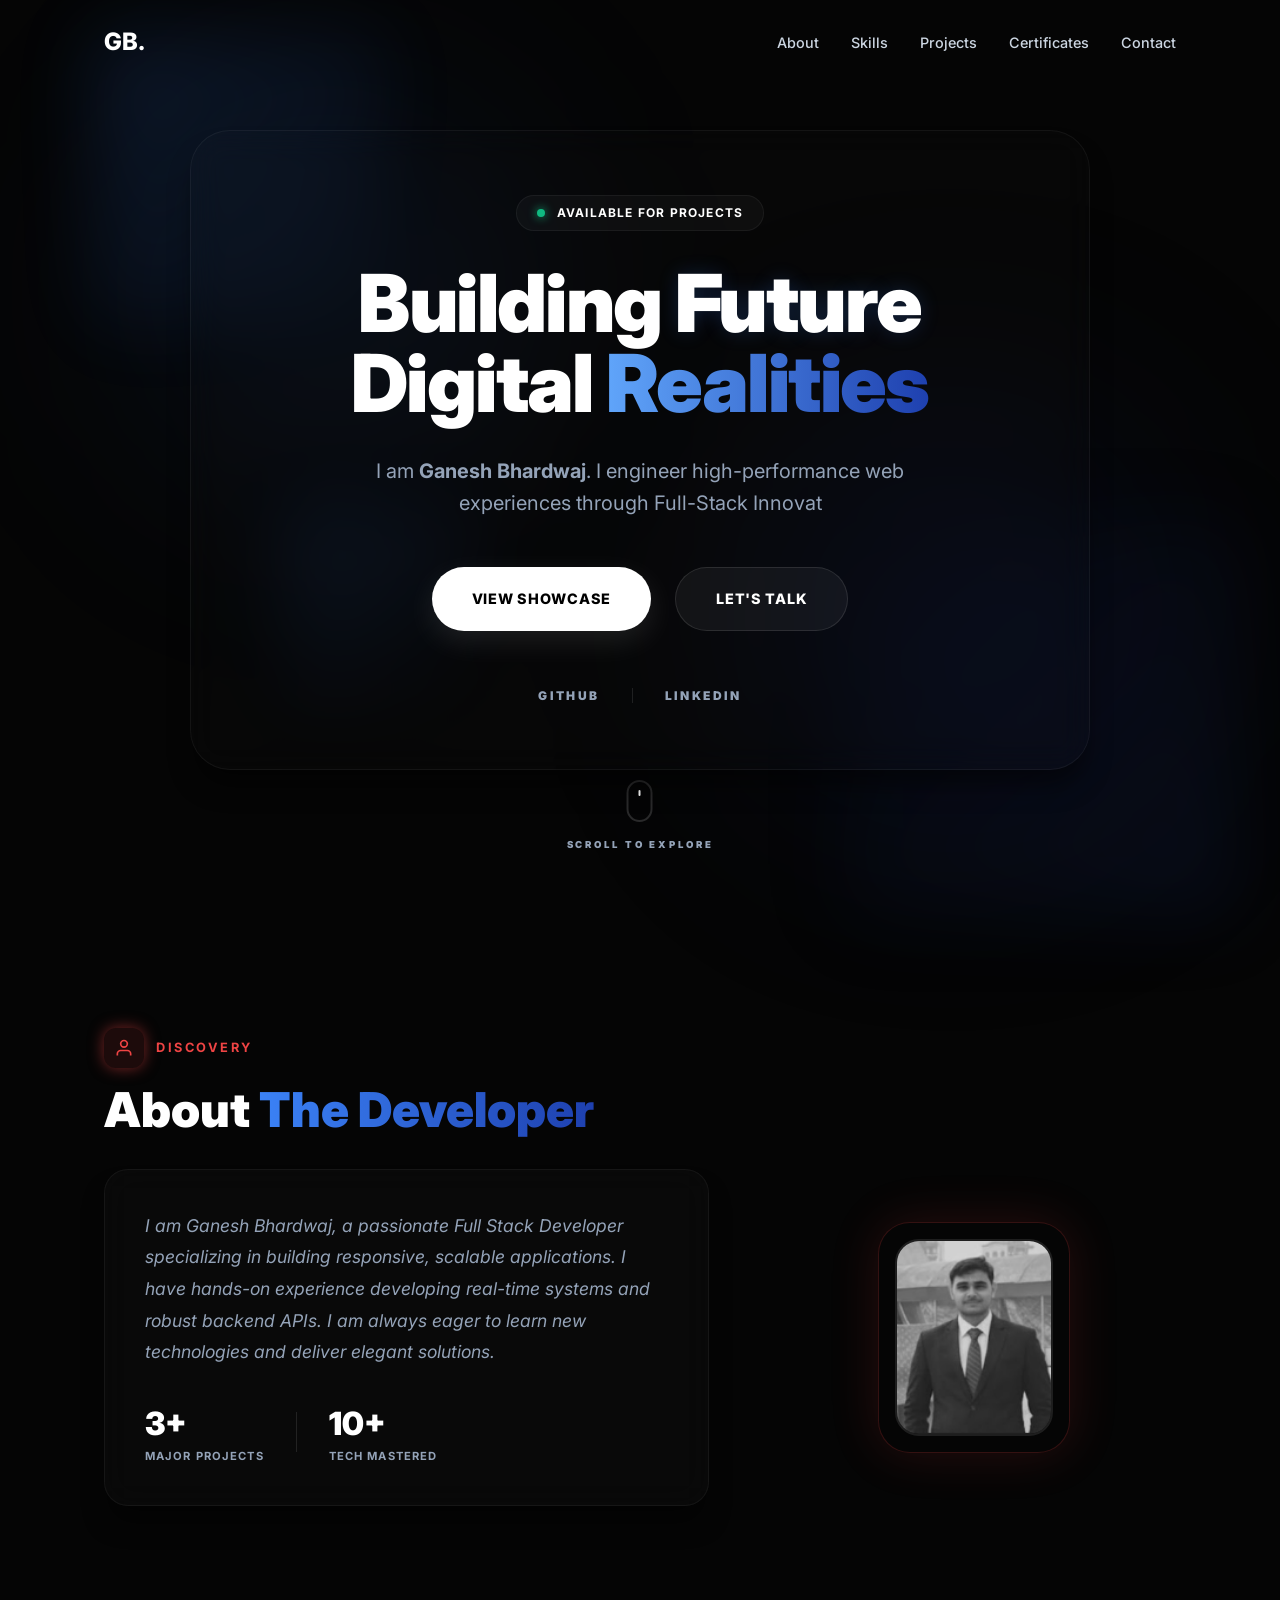
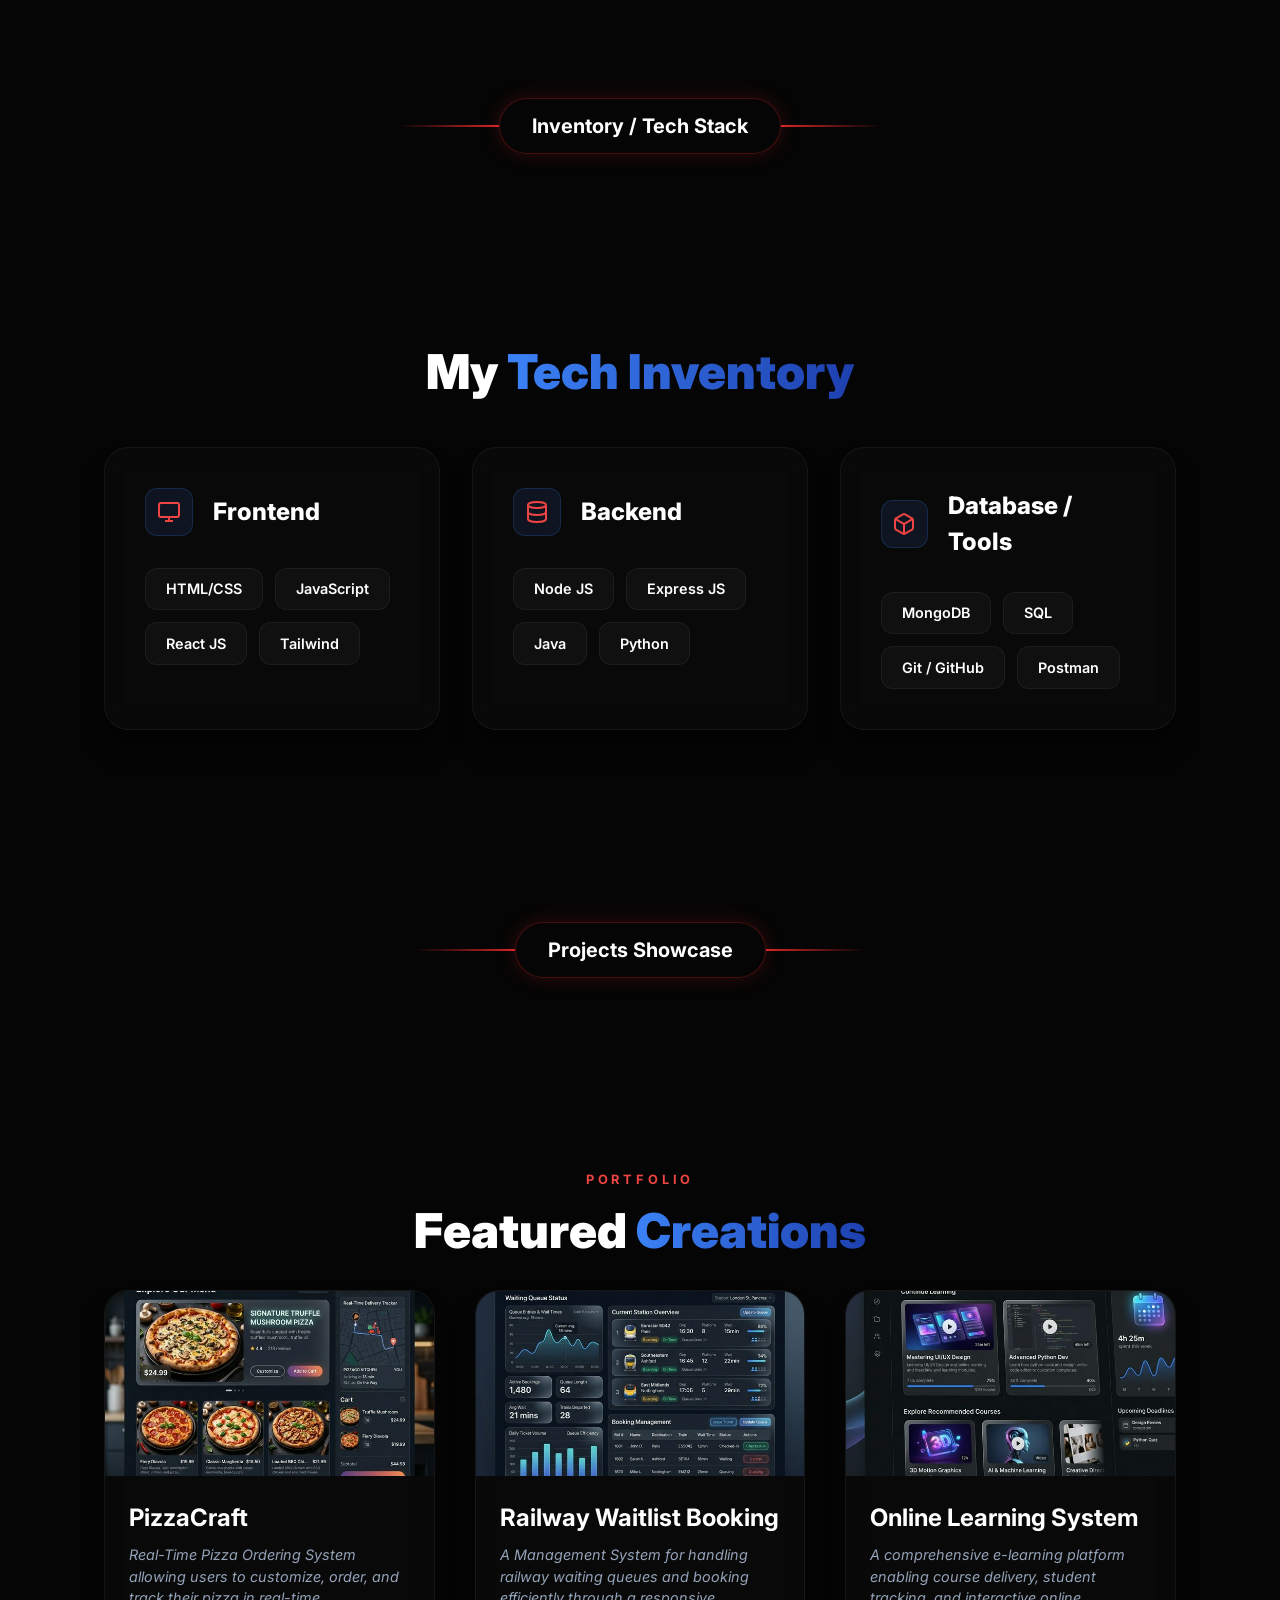
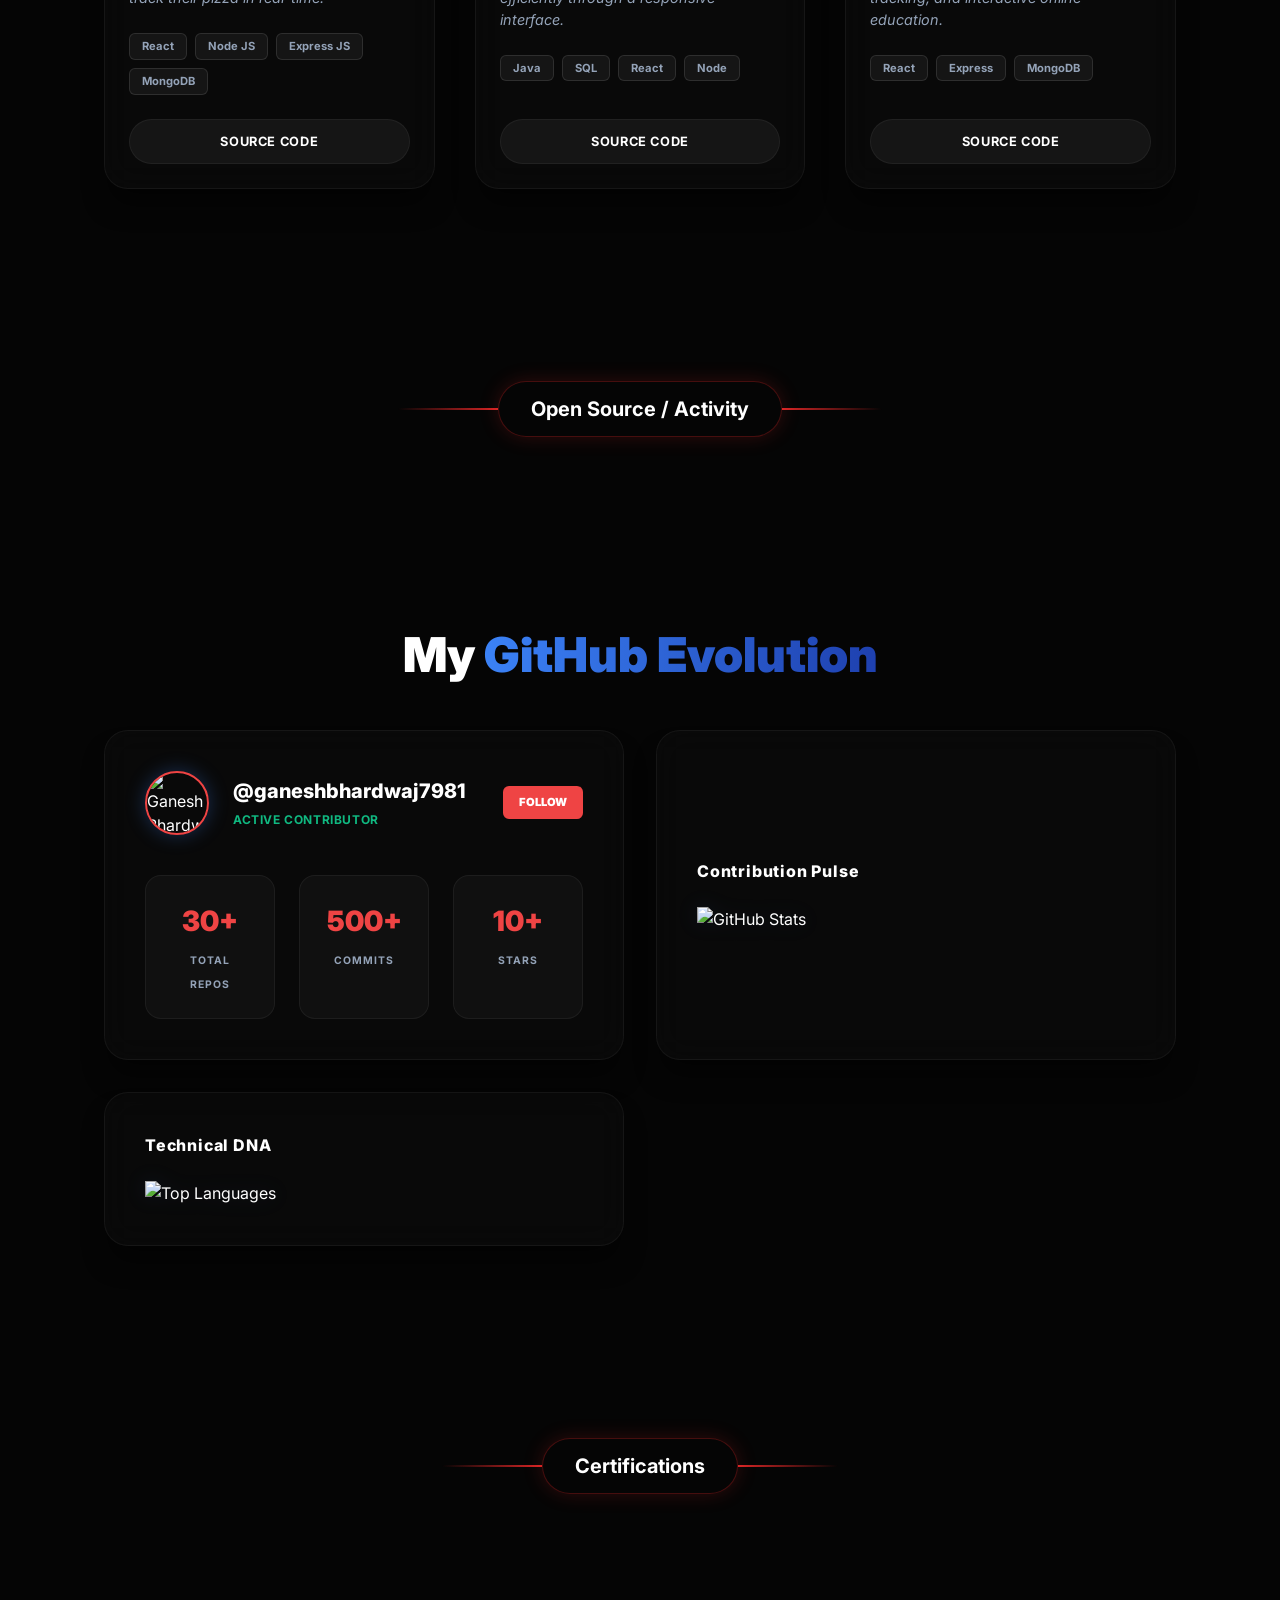
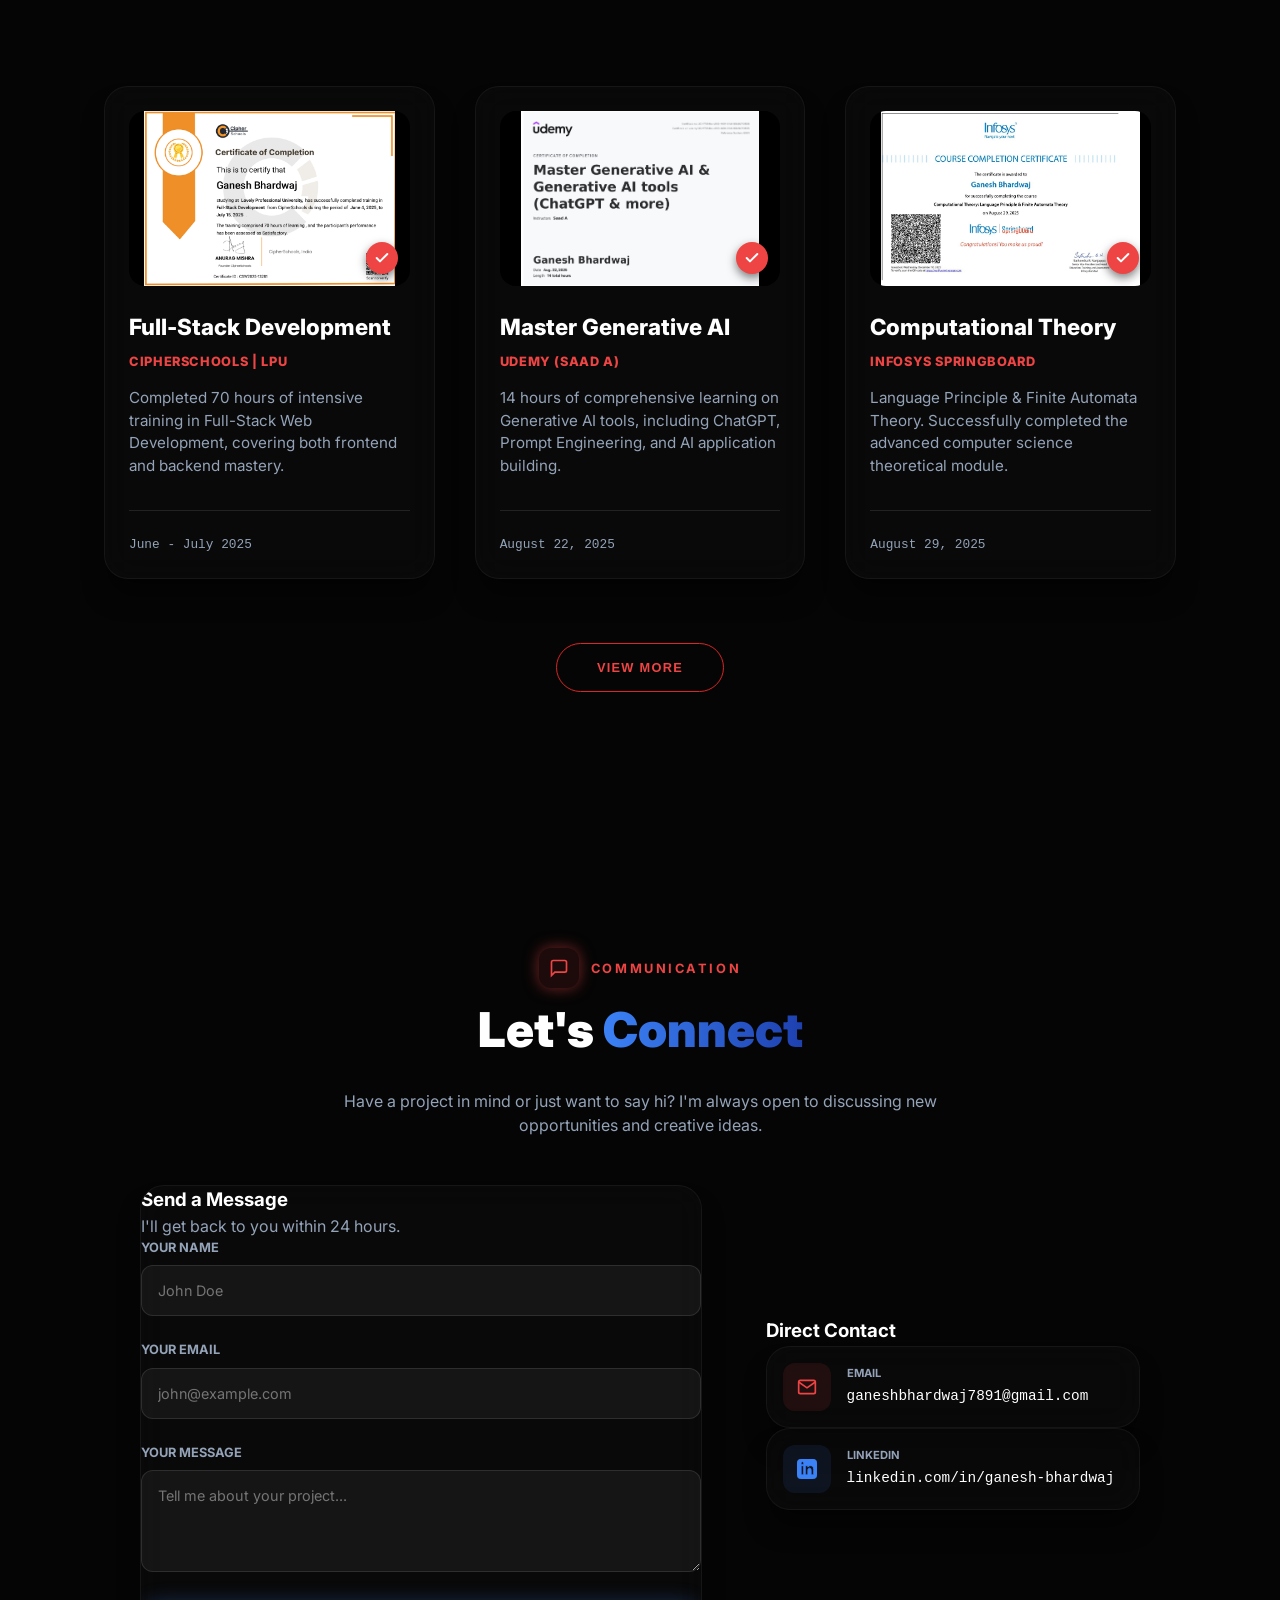
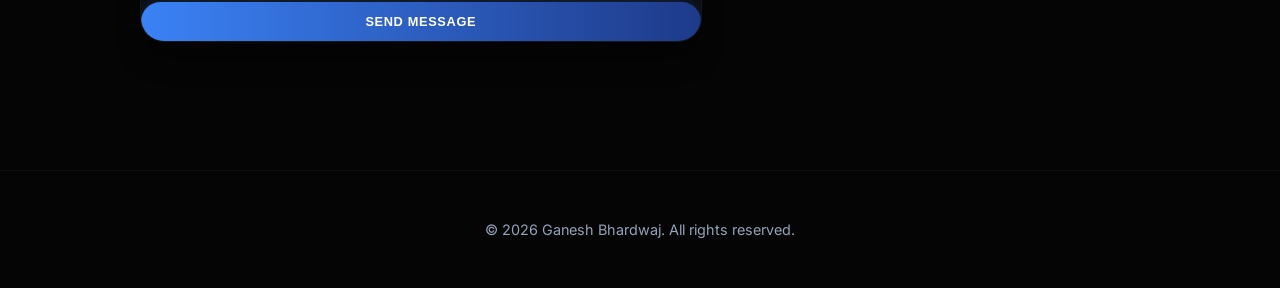
==== index.html @ d8004ba0 "Initial commit" ====
<!-- index.html -->
<!DOCTYPE html>
<html lang="en">
<head>
    <meta charset="UTF-8">
    <meta name="viewport" content="width=device-width, initial-scale=1.0">
    <title>Ganesh Bhardwaj | Developer Portfolio</title>
    <link rel="preconnect" href="https://fonts.googleapis.com">
    <link rel="preconnect" href="https://fonts.gstatic.com" crossorigin>
    <link href="https://fonts.googleapis.com/css2?family=Inter:wght@300;400;500;600;700;800;900&display=swap" rel="stylesheet">
    <link rel="stylesheet" href="style.css">
</head>
<body>
    <!-- Nav -->
    <nav class="navbar">
        <div class="nav-container">
            <a href="#" class="logo">GB.</a>
            <ul class="nav-links">
                <li><a href="#about">About</a></li>
                <li><a href="#skills">Skills</a></li>
                <li><a href="#projects">Projects</a></li>
                <li><a href="#certificates">Certificates</a></li>
                <li><a href="#contact">Contact</a></li>
            </ul>
        </div>
    </nav>

    <!-- Background Orbs -->
    <div class="bg-orb orb-top-left"></div>
    <div class="bg-orb orb-bottom-right"></div>

    <main class="container">
        <!-- Hero Section -->
        <section class="hero-v2" id="home">
            <div class="hero-content">
                <div class="hero-main-box glass-box">
                    <div class="hero-badge-v2">
                        <span class="pulse-dot"></span>
                        AVAILABLE FOR PROJECTS
                    </div>
                    <h1 class="hero-title-v2">
                        Building <span class="text-glow">Future</span><br>
                        Digital <span class="text-gradient-red">Realities</span>
                    </h1>
                    <p class="hero-subtitle-v2">
                        I am <strong>Ganesh Bhardwaj</strong>. I engineer high-performance web experiences through 
                        <span class="typing-text">Full-Stack Innovation.</span>
                    </p>
                    <div class="hero-cta-group">
                        <a href="#projects" class="btn btn-primary-v2">View Showcase</a>
                        <a href="#contact" class="btn btn-glass">Let's Talk</a>
                    </div>
                    <div class="hero-handles">
                        <a href="https://github.com/ganeshbhardwaj7981" target="_blank" class="handle-icon">GITHUB</a>
                        <div class="handle-divider"></div>
                        <a href="https://linkedin.com/in/ganesh-bhardwaj" target="_blank" class="handle-icon">LINKEDIN</a>
                    </div>
                </div>
                
                <!-- Floating Decorative Elements -->
                <div class="floating-shape shape-1"></div>
                <div class="floating-shape shape-2"></div>
                <div class="floating-shape shape-3"></div>
            </div>
            
            <div class="scroll-indicator">
                <div class="mouse">
                    <div class="wheel"></div>
                </div>
                <p>SCROLL TO EXPLORE</p>
            </div>
        </section>

        <!-- About Section -->
        <section class="about section-spacing" id="about">
            <div class="section-badge">
                <div class="badge-icon">
                    <svg width="20" height="20" viewBox="0 0 24 24" fill="none" stroke="currentColor" stroke-width="2"><path d="M20 21v-2a4 4 0 0 0-4-4H8a4 4 0 0 0-4 4v2"/><circle cx="12" cy="7" r="4"/></svg>
                </div>
                <span>DISCOVERY</span>
            </div>
            <h2 class="section-heading">About <span class="text-gradient">The Developer</span></h2>
            
            <div class="about-content">
                <div class="about-text-box glass-box">
                    <p class="about-desc">
                        I am Ganesh Bhardwaj, a passionate Full Stack Developer specializing in building responsive, scalable applications. I have hands-on experience developing real-time systems and robust backend APIs. I am always eager to learn new technologies and deliver elegant solutions.
                    </p>
                    <div class="stats-row">
                        <div class="stat"><span class="stat-num">3+</span><span class="stat-label">Major Projects</span></div>
                        <div class="stat-divider"></div>
                        <div class="stat"><span class="stat-num">10+</span><span class="stat-label">Tech Mastered</span></div>
                    </div>
                </div>
                <div class="about-image-wrapper">
                    <div class="about-image-outer">
                        <div class="about-image-inner">
                            <img src="assets/profile.png" alt="Ganesh Bhardwaj">
                        </div>
                    </div>
                </div>
            </div>
        </section>

        <!-- divider -->
        <div class="section-title-wrapper" id="skills">
            <div class="title-line"></div>
            <div class="title-pill">Inventory / Tech Stack</div>
            <div class="title-line"></div>
        </div>

        <!-- Skills section -->
        <section class="skills section-spacing">
            <h2 class="section-heading text-center">My <span class="text-gradient">Tech Inventory</span></h2>
            
            <div class="skills-container">
                <!-- Group 1: Frontend -->
                <div class="skill-category glass-box">
                    <div class="cat-header">
                        <div class="cat-icon"><svg width="24" height="24" viewBox="0 0 24 24" fill="none" stroke="currentColor" stroke-width="2"><rect x="2" y="3" width="20" height="14" rx="2"/><line x1="8" y1="21" x2="16" y2="21"/><line x1="12" y1="17" x2="12" y2="21"/></svg></div>
                        <h3>Frontend</h3>
                    </div>
                    <div class="skill-list">
                        <div class="skill-pill"><span>HTML/CSS</span></div>
                        <div class="skill-pill"><span>JavaScript</span></div>
                        <div class="skill-pill"><span>React JS</span></div>
                        <div class="skill-pill"><span>Tailwind</span></div>
                    </div>
                </div>

                <!-- Group 2: Backend -->
                <div class="skill-category glass-box">
                    <div class="cat-header">
                        <div class="cat-icon"><svg width="24" height="24" viewBox="0 0 24 24" fill="none" stroke="currentColor" stroke-width="2"><ellipse cx="12" cy="5" rx="9" ry="3"/><path d="M21 12c0 1.66-4 3-9 3s-9-1.34-9-3"/><path d="M3 5v14c0 1.66 4 3 9 3s9-1.34 9-3V5"/></svg></div>
                        <h3>Backend</h3>
                    </div>
                    <div class="skill-list">
                        <div class="skill-pill"><span>Node JS</span></div>
                        <div class="skill-pill"><span>Express JS</span></div>
                        <div class="skill-pill"><span>Java</span></div>
                        <div class="skill-pill"><span>Python</span></div>
                    </div>
                </div>

                <!-- Group 3: Database & Tools -->
                <div class="skill-category glass-box">
                    <div class="cat-header">
                        <div class="cat-icon"><svg width="24" height="24" viewBox="0 0 24 24" fill="none" stroke="currentColor" stroke-width="2"><path d="M21 16V8a2 2 0 0 0-1-1.73l-7-4a2 2 0 0 0-2 0l-7 4A2 2 0 0 0 3 8v8a2 2 0 0 0 1 1.73l7 4a2 2 0 0 0 2 0l7-4A2 2 0 0 0 21 16z"/><polyline points="3.27 6.96 12 12.01 20.73 6.96"/><line x1="12" y1="22.08" x2="12" y2="12"/></svg></div>
                        <h3>Database / Tools</h3>
                    </div>
                    <div class="skill-list">
                        <div class="skill-pill"><span>MongoDB</span></div>
                        <div class="skill-pill"><span>SQL</span></div>
                        <div class="skill-pill"><span>Git / GitHub</span></div>
                        <div class="skill-pill"><span>Postman</span></div>
                    </div>
                </div>
            </div>
        </section>

        <div class="section-title-wrapper" id="projects">
            <div class="title-line"></div>
            <div class="title-pill">Projects Showcase</div>
            <div class="title-line"></div>
        </div>

        <!-- Projects section -->
        <section class="projects section-spacing">
            <p class="section-subtext text-center">PORTFOLIO</p>
            <h2 class="section-heading text-center">Featured <span class="text-gradient">Creations</span></h2>
            
            <div class="projects-grid">
                <!-- Project 1 -->
                <div class="project-card glass-box">
                    <div class="p-img"><img src="assets/pizzacraft.png" alt="PizzaCraft"></div>
                    <div class="p-content">
                        <h3>PizzaCraft</h3>
                        <p class="p-desc">Real-Time Pizza Ordering System allowing users to customize, order, and track their pizza in real-time.</p>
                        <div class="p-tags">
                            <span>React</span><span>Node JS</span><span>Express JS</span><span>MongoDB</span>
                        </div>
                    </div>
                    <div class="p-actions">
                        <a href="https://github.com/ganeshbhardwaj7981/PizzaCraft-Real-Time-Pizza-Ordering-System" target="_blank" class="btn btn-outline btn-block">Source Code</a>
                    </div>
                </div>

                <!-- Project 2 -->
                <div class="project-card glass-box">
                    <div class="p-img"><img src="assets/railway.png" alt="Railway Queue System"></div>
                    <div class="p-content">
                        <h3>Railway Waitlist Booking</h3>
                        <p class="p-desc">A Management System for handling railway waiting queues and booking efficiently through a responsive interface.</p>
                        <div class="p-tags">
                            <span>Java</span><span>SQL</span><span>React</span><span>Node</span>
                        </div>
                    </div>
                    <div class="p-actions">
                        <a href="https://github.com/ganeshbhardwaj7981/Railway-Waiting-Queue-Booking-Management-System" target="_blank" class="btn btn-outline btn-block">Source Code</a>
                    </div>
                </div>

                <!-- Project 3 -->
                <div class="project-card glass-box">
                    <div class="p-img"><img src="assets/learning.png" alt="Online Learning System"></div>
                    <div class="p-content">
                        <h3>Online Learning System</h3>
                        <p class="p-desc">A comprehensive e-learning platform enabling course delivery, student tracking, and interactive online education.</p>
                        <div class="p-tags">
                            <span>React</span><span>Express</span><span>MongoDB</span>
                        </div>
                    </div>
                    <div class="p-actions">
                        <a href="https://github.com/ganeshbhardwaj7981/learning" target="_blank" class="btn btn-outline btn-block">Source Code</a>
                    </div>
                </div>
            </div>
        </section>

        <!-- GitHub Activity Section -->
        <div class="section-title-wrapper" id="github">
            <div class="title-line"></div>
            <div class="title-pill">Open Source / Activity</div>
            <div class="title-line"></div>
        </div>

        <section class="github-activity section-spacing pt-0">
            <h2 class="section-heading text-center">My <span class="text-gradient">GitHub Evolution</span></h2>
            
            <div class="github-grid">
                <!-- Github Stats Card -->
                <div class="github-card glass-box">
                    <div class="gh-header">
                        <div class="gh-avatar">
                            <img src="https://github.com/ganeshbhardwaj7981.png" alt="Ganesh Bhardwaj GitHub">
                        </div>
                        <div class="gh-username">
                            <h3>@ganeshbhardwaj7981</h3>
                            <span class="gh-status">Active Contributor</span>
                        </div>
                        <a href="https://github.com/ganeshbhardwaj7981" target="_blank" class="gh-link">FOLLOW</a>
                    </div>
                    <div class="gh-stats-row">
                        <div class="gh-stat-box">
                            <span class="gh-stat-num">30+</span>
                            <span class="gh-stat-label">Total Repos</span>
                        </div>
                        <div class="gh-stat-box">
                            <span class="gh-stat-num">500+</span>
                            <span class="gh-stat-label">Commits</span>
                        </div>
                        <div class="gh-stat-box">
                            <span class="gh-stat-num">10+</span>
                            <span class="gh-stat-label">Stars</span>
                        </div>
                    </div>
                </div>

                <!-- Live Stats -->
                <div class="github-card github-visual glass-box">
                    <div class="visual-header">
                        <h4>Contribution Pulse</h4>
                    </div>
                    <div class="github-stats-img">
                        <img src="https://github-readme-stats.vercel.app/api?username=ganeshbhardwaj7981&show_icons=true&theme=dark&bg_color=00000000&title_color=3b82f6&icon_color=3b82f6&text_color=94a3b8&border_color=3b82f633" alt="GitHub Stats">
                    </div>
                </div>

                <!-- Languages -->
                <div class="github-card github-visual glass-box">
                    <div class="visual-header">
                        <h4>Technical DNA</h4>
                    </div>
                    <div class="github-stats-img">
                        <img src="https://github-readme-stats.vercel.app/api/top-langs/?username=ganeshbhardwaj7981&layout=compact&theme=dark&bg_color=00000000&title_color=3b82f6&text_color=94a3b8&border_color=3b82f633" alt="Top Languages">
                    </div>
                </div>
            </div>
        </section>

        <!-- Certificates -->
        <div class="section-title-wrapper" id="certificates">
            <div class="title-line"></div>
            <div class="title-pill">Certifications</div>
            <div class="title-line"></div>
        </div>

        <section class="certificates section-spacing pt-0">
            <div class="projects-grid">
                <!-- Cert 1: CipherSchools -->
                <div class="cert-card glass-box">
                    <div class="cert-img-wrapper">
                        <img src="assets/cert1.png" alt="Full-Stack Development">
                        <div class="cert-badge">
                            <svg viewBox="0 0 24 24" width="16" height="16" stroke="currentColor" stroke-width="3" fill="none" stroke-linecap="round" stroke-linejoin="round"><polyline points="20 6 9 17 4 12"></polyline></svg>
                        </div>
                    </div>
                    <div class="cert-content">
                        <h3>Full-Stack Development</h3>
                        <p class="cert-provider">CIPHERSCHOOLS | LPU</p>
                        <p class="cert-desc">Completed 70 hours of intensive training in Full-Stack Web Development, covering both frontend and backend mastery.</p>
                        <div class="cert-footer">
                            <span class="cert-date">June - July 2025</span>
                        </div>
                    </div>
                </div>

                <!-- Cert 2: Udemy -->
                <div class="cert-card glass-box">
                    <div class="cert-img-wrapper">
                        <img src="assets/cert2.png" alt="Master Generative AI">
                        <div class="cert-badge">
                            <svg viewBox="0 0 24 24" width="16" height="16" stroke="currentColor" stroke-width="3" fill="none" stroke-linecap="round" stroke-linejoin="round"><polyline points="20 6 9 17 4 12"></polyline></svg>
                        </div>
                    </div>
                    <div class="cert-content">
                        <h3>Master Generative AI</h3>
                        <p class="cert-provider">UDEMY (SAAD A)</p>
                        <p class="cert-desc">14 hours of comprehensive learning on Generative AI tools, including ChatGPT, Prompt Engineering, and AI application building.</p>
                        <div class="cert-footer">
                            <span class="cert-date">August 22, 2025</span>
                        </div>
                    </div>
                </div>

                <!-- Cert 3: Infosys Springboard -->
                <div class="cert-card glass-box">
                    <div class="cert-img-wrapper">
                        <img src="assets/cert3.png" alt="Computational Theory">
                        <div class="cert-badge">
                            <svg viewBox="0 0 24 24" width="16" height="16" stroke="currentColor" stroke-width="3" fill="none" stroke-linecap="round" stroke-linejoin="round"><polyline points="20 6 9 17 4 12"></polyline></svg>
                        </div>
                    </div>
                    <div class="cert-content">
                        <h3>Computational Theory</h3>
                        <p class="cert-provider">INFOSYS SPRINGBOARD</p>
                        <p class="cert-desc">Language Principle &amp; Finite Automata Theory. Successfully completed the advanced computer science theoretical module.</p>
                        <div class="cert-footer">
                            <span class="cert-date">August 29, 2025</span>
                        </div>
                    </div>
                </div>
            </div>
            
            <div class="text-center" style="margin-top: 4rem;">
                <button class="btn btn-outline" style="border-radius: 9999px; border-color: #dc2626; color: #ef4444; padding: 1rem 2.5rem; letter-spacing: 0.1em; background: rgba(5,5,5,0.8); transition: all 0.3s; cursor: pointer;">VIEW MORE</button>
            </div>
        </section>

        <!-- Contact -->
        <section class="contact section-spacing" id="contact">
            <div class="section-badge mx-auto">
                <div class="badge-icon">
                    <svg width="20" height="20" viewBox="0 0 24 24" fill="none" stroke="currentColor" stroke-width="2"><path d="M21 15a2 2 0 0 1-2 2H7l-4 4V5a2 2 0 0 1 2-2h14a2 2 0 0 1 2 2z"/></svg>
                </div>
                <span>COMMUNICATION</span>
            </div>
            <h2 class="section-heading text-center">Let's <span class="text-gradient">Connect</span></h2>
            <p class="text-center text-muted max-w" style="margin: 0 auto 3rem auto; max-width: 600px;">Have a project in mind or just want to say hi? I'm always open to discussing new opportunities and creative ideas.</p>

            <div class="contact-grid">
                <div class="glass-box p-8">
                    <h3 class="text-2xl font-bold mb-2">Send a Message</h3>
                    <p class="text-muted text-sm mb-6">I'll get back to you within 24 hours.</p>
                    <form>
                        <div class="form-group">
                            <label>Your Name</label>
                            <input type="text" placeholder="John Doe">
                        </div>
                        <div class="form-group">
                            <label>Your Email</label>
                            <input type="email" placeholder="john@example.com">
                        </div>
                        <div class="form-group">
                            <label>Your Message</label>
                            <textarea rows="4" placeholder="Tell me about your project..."></textarea>
                        </div>
                        <button class="btn btn-primary" type="button" style="width: 100%; border: none;">Send Message</button>
                    </form>
                </div>
                <div class="contact-info">
                    <h3 class="text-xl font-bold mb-6">Direct Contact</h3>
                    <a href="mailto:ganeshbhardwaj7891@gmail.com" class="info-card glass-box">
                        <div class="info-icon bg-red-dim"><svg width="20" height="20" stroke="currentColor" fill="none" viewBox="0 0 24 24"><path stroke-width="2" d="M4 4h16c1.1 0 2 .9 2 2v12c0 1.1-.9 2-2 2H4c-1.1 0-2-.9-2-2V6c0-1.1.9-2 2-2z"></path><polyline stroke-width="2" points="22,6 12,13 2,6"></polyline></svg></div>
                        <div class="info-text">
                            <span class="info-label">Email</span>
                            <span class="info-val">ganeshbhardwaj7891@gmail.com</span>
                        </div>
                    </a>
                    <a href="https://linkedin.com/in/ganesh-bhardwaj" target="_blank" class="info-card glass-box mt-4">
                        <div class="info-icon bg-blue-dim"><svg width="20" height="20" stroke="currentColor" fill="currentColor" viewBox="0 0 24 24"><path d="M19 0h-14c-2.761 0-5 2.239-5 5v14c0 2.761 2.239 5 5 5h14c2.762 0 5-2.239 5-5v-14c0-2.761-2.238-5-5-5zm-11 19h-3v-11h3v11zm-1.5-12.268c-.966 0-1.75-.79-1.75-1.764s.784-1.764 1.75-1.764 1.75.79 1.75 1.764-.783 1.764-1.75 1.764zm13.5 12.268h-3v-5.604c0-3.368-4-3.113-4 0v5.604h-3v-11h3v1.765c1.396-2.586 7-2.777 7 2.476v6.759z"/></svg></div>
                        <div class="info-text">
                            <span class="info-label">LinkedIn</span>
                            <span class="info-val">linkedin.com/in/ganesh-bhardwaj</span>
                        </div>
                    </a>
                </div>
            </div>
        </section>
    </main>

    <footer>
        <p>&copy; 2026 Ganesh Bhardwaj. All rights reserved.</p>
    </footer>

    <script src="script.js"></script>
</body>
</html>
---- style.css ----
/* style.css */
:root {
    --bg-color: #050505;
    --text-color: #ffffff;
    --text-muted: #94a3b8;
    --primary: #ef4444; /* Red 500 */
    --primary-dark: #991b1b; /* Red 800 */
    --primary-dim: rgba(239, 68, 68, 0.1);
    --surface: rgba(255, 255, 255, 0.02);
    --surface-border: rgba(255, 255, 255, 0.05);
    --font-sans: 'Inter', sans-serif;
}

* {
    margin: 0; padding: 0; box-sizing: border-box;
}

html { scroll-behavior: smooth; }

body {
    background-color: var(--bg-color); color: var(--text-color);
    font-family: var(--font-sans); line-height: 1.5; overflow-x: hidden;
}

.container {
    max-width: 1200px; margin: 0 auto; padding: 0 5%;
}

.text-red { color: var(--primary); }
.text-muted { color: var(--text-muted); }

/* Background Orbs */
.bg-orb {
    position: fixed; width: 400px; height: 400px;
    background: rgba(59, 130, 246, 0.08); filter: blur(120px);
    border-radius: 50%; z-index: -1; pointer-events: none;
    animation: pulse 4s infinite alternate;
}
.orb-top-left { top: 10%; left: 10%; }
.orb-bottom-right { bottom: 10%; right: 10%; background: rgba(30, 58, 138, 0.15); animation-delay: 2s; }

@keyframes pulse {
    0% { transform: scale(1); opacity: 0.8; }
    100% { transform: scale(1.1); opacity: 1; }
}

/* Nav */
.navbar {
    position: fixed; top: 0; width: 100%; padding: 1.5rem 0; z-index: 1000;
    background: transparent; transition: background 0.3s;
}
.navbar.scrolled {
    background: rgba(5,5,5,0.8); backdrop-filter: blur(10px);
    border-bottom: 1px solid var(--surface-border);
}
.nav-container {
    max-width: 1200px; margin: 0 auto; padding: 0 5%;
    display: flex; justify-content: space-between; align-items: center;
}
.logo { font-size: 1.5rem; font-weight: 800; color: #fff; text-decoration: none; }
.nav-links { display: flex; gap: 2rem; list-style: none; }
.nav-links a { color: #cbd5e1; text-decoration: none; font-size: 0.9rem; font-weight: 500; transition: color 0.3s; position: relative; }
.nav-links a:hover { color: #fff; }

/* Buttons */
.btn {
    display: inline-flex; align-items: center; justify-content: center;
    padding: 0.75rem 1.5rem; border-radius: 9999px;
    font-weight: 700; text-transform: uppercase; letter-spacing: 0.05em;
    font-size: 0.8rem; text-decoration: none; transition: all 0.3s;
    cursor: pointer;
}
.btn-primary {
    background: linear-gradient(to right, #3b82f6, #1e3a8a);
    color: white; box-shadow: 0 0 20px rgba(59, 130, 246, 0.3);
}
.btn-primary:hover { transform: scale(1.05); }
.btn-outline {
    background: rgba(255,255,255,0.05); border: 1px solid var(--surface-border);
    color: white;
}
.btn-outline:hover { background: rgba(255,255,255,0.1); border-color: var(--primary); }
.btn-block { width: 100%; }

/* Glass Box */
.glass-box {
    background: var(--surface); backdrop-filter: blur(16px);
    border: 1px solid var(--surface-border); border-radius: 24px;
    box-shadow: 0 20px 25px -5px rgba(0, 0, 0, 0.5); 
    transition: all 0.5s cubic-bezier(0.4, 0, 0.2, 1);
    position: relative;
    overflow: hidden;
}

.glass-box:hover { 
    border-color: rgba(59, 130, 246, 0.5); 
    box-shadow: 0 0 30px rgba(59, 130, 246, 0.15);
    background: rgba(59, 130, 246, 0.03);
}

.glass-box::before {
    content: '';
    position: absolute;
    top: 0; left: -100%;
    width: 100%; height: 100%;
    background: linear-gradient(90deg, transparent, rgba(255,255,255,0.05), transparent);
    transition: 0.5s;
}

.glass-box:hover::before {
    left: 100%;
}

/* Typography */
.text-gradient {
    background: linear-gradient(to right, #3b82f6, #1e40af);
    -webkit-background-clip: text;
    background-clip: text;
    -webkit-text-fill-color: transparent;
}
.text-gradient-dark {
    background: linear-gradient(to right, #1e40af, #1e3a8a);
    -webkit-background-clip: text;
    background-clip: text;
    -webkit-text-fill-color: transparent;
}

/* Sections */
.section-spacing { padding: 8rem 0; }
.section-heading { font-size: 3rem; font-weight: 900; line-height: 1.1; margin-bottom: 2rem; }

/* Hero V2 */
.hero-v2 {
    min-height: 100vh;
    display: flex;
    align-items: center;
    justify-content: center;
    position: relative;
    padding: 0 5%;
}

.hero-content {
    position: relative;
    z-index: 10;
    width: 100%;
    max-width: 900px;
}

.hero-main-box {
    padding: 4rem;
    text-align: center;
    position: relative;
    overflow: hidden;
    border-radius: 40px;
    background: rgba(255, 255, 255, 0.01);
}

.hero-badge-v2 {
    display: inline-flex;
    align-items: center;
    gap: 0.75rem;
    background: rgba(255, 255, 255, 0.03);
    border: 1px solid var(--surface-border);
    padding: 0.5rem 1.25rem;
    border-radius: 9999px;
    font-size: 0.75rem;
    font-weight: 700;
    letter-spacing: 0.1em;
    margin-bottom: 2rem;
}

.pulse-dot {
    width: 8px;
    height: 8px;
    background: #10b981; /* Green */
    border-radius: 50%;
    box-shadow: 0 0 10px #10b981;
    animation: dot-pulse 2s infinite ease-out;
}

@keyframes dot-pulse {
    0% { transform: scale(1); opacity: 1; }
    100% { transform: scale(2.5); opacity: 0; }
}

.hero-title-v2 {
    font-size: 5rem;
    font-weight: 950;
    line-height: 1;
    letter-spacing: -0.02em;
    margin-bottom: 2rem;
}

.text-glow {
    text-shadow: 0 0 20px rgba(59, 130, 246, 0.2);
}

.text-gradient-red {
    background: linear-gradient(to right, #60a5fa, #1e40af);
    -webkit-background-clip: text;
    background-clip: text;
    -webkit-text-fill-color: transparent;
}

.hero-subtitle-v2 {
    font-size: 1.25rem;
    color: var(--text-muted);
    max-width: 600px;
    margin: 0 auto 3rem auto;
    line-height: 1.6;
}

.hero-cta-group {
    display: flex;
    justify-content: center;
    gap: 1.5rem;
    margin-bottom: 3.5rem;
}

.btn-primary-v2 {
    background: #fff;
    color: #000;
    padding: 1.25rem 2.5rem;
    border-radius: 9999px;
    font-weight: 800;
    text-transform: uppercase;
    font-size: 0.9rem;
    letter-spacing: 0.05em;
    text-decoration: none;
    transition: 0.3s;
    box-shadow: 0 10px 30px rgba(255, 255, 255, 0.1);
}

.btn-primary-v2:hover {
    background: #ef4444;
    color: #fff;
    transform: scale(1.05);
}

.btn-glass {
    background: rgba(255, 255, 255, 0.05);
    border: 1px solid rgba(255, 255, 255, 0.1);
    color: #fff;
    padding: 1.25rem 2.5rem;
    border-radius: 9999px;
    font-weight: 800;
    text-transform: uppercase;
    font-size: 0.9rem;
    text-decoration: none;
    transition: 0.3s;
}

.btn-glass:hover {
    background: rgba(255, 255, 255, 0.12);
    border-color: #fff;
}

.hero-handles {
    display: flex;
    align-items: center;
    justify-content: center;
    gap: 2rem;
}

.handle-icon {
    font-size: 0.75rem;
    font-weight: 900;
    color: var(--text-muted);
    text-decoration: none;
    transition: 0.3s;
    letter-spacing: 0.2em;
}

.handle-icon:hover {
    color: #fff;
}

.handle-divider {
    width: 1px;
    height: 15px;
    background: rgba(255, 255, 255, 0.1);
}

/* Floating Shapes */
.floating-shape {
    position: absolute;
    background: linear-gradient(135deg, #3b82f6 0%, transparent 100%);
    filter: blur(40px);
    opacity: 0.15;
    z-index: -1;
    animation: move 20s infinite alternate linear;
}

.shape-1 { width: 300px; height: 300px; top: -100px; left: -100px; }
.shape-2 { width: 400px; height: 400px; bottom: -150px; right: -150px; background: linear-gradient(135deg, #000 0%, #1e3a8a 100%); animation-delay: -5s; }
.shape-3 { width: 200px; height: 200px; bottom: 10%; left: 10%; opacity: 0.1; }

@keyframes move {
    0% { transform: translate(0, 0) rotate(0); }
    100% { transform: translate(100px, 50px) rotate(360deg); }
}

/* Scroll Indicator */
.scroll-indicator {
    position: absolute;
    bottom: 3rem;
    left: 50%;
    transform: translateX(-50%);
    display: flex;
    flex-direction: column;
    align-items: center;
    gap: 1rem;
    color: var(--text-muted);
    font-size: 0.6rem;
    font-weight: 900;
    letter-spacing: 0.3em;
}

.mouse {
    width: 26px;
    height: 42px;
    border: 2px solid rgba(255, 255, 255, 0.15);
    border-radius: 13px;
    position: relative;
}

.wheel {
    width: 2px;
    height: 6px;
    background: #fff;
    border-radius: 1px;
    position: absolute;
    top: 8px;
    left: 10px;
    animation: mouse-scroll 1.6s infinite;
}

@keyframes mouse-scroll {
    0% { transform: translateY(0); opacity: 1; }
    100% { transform: translateY(15px); opacity: 0; }
}

/* About */
.section-badge { display: flex; align-items: center; gap: 0.75rem; color: var(--primary); margin-bottom: 1rem; }
.badge-icon {
    width: 40px; height: 40px; background: var(--primary-dim); border-radius: 12px;
    display: flex; align-items: center; justify-content: center; box-shadow: 0 0 15px rgba(239,68,68,0.5);
}
.section-badge span { font-size: 0.8rem; font-weight: 700; letter-spacing: 0.2em; text-transform: uppercase; }

.about-content { display: grid; grid-template-columns: 1.5fr 1fr; gap: 4rem; align-items: center; }
.about-text-box { padding: 2.5rem; }
.about-desc { font-size: 1.1rem; color: var(--text-muted); font-style: italic; line-height: 1.8; margin-bottom: 2rem; }
.stats-row { display: flex; align-items: center; gap: 2rem; }
.stat { display: flex; flex-direction: column; }
.stat-num { font-size: 2rem; font-weight: 900; }
.stat-label { font-size: 0.7rem; color: var(--text-muted); text-transform: uppercase; letter-spacing: 0.1em; font-weight: 700; }
.stat-divider { width: 1px; height: 40px; background: rgba(255,255,255,0.1); }

.about-image-wrapper { perspective: 1000px; display: flex; justify-content: center; }
.about-image-outer {
    border: 1px solid rgba(239,68,68,0.2); border-radius: 2rem; padding: 1rem;
    box-shadow: 0 0 50px rgba(239,68,68,0.15); background: #050505;
}
.about-image-inner {
    width: 100%; aspect-ratio: 4/5; max-width: 320px; border-radius: 1.5rem;
    border: 2px solid rgba(255,255,255,0.1); overflow: hidden;
}
.about-image-inner img { width: 100%; height: 100%; object-fit: cover; filter: grayscale(100%); transition: 0.5s; }
.about-image-inner:hover img { filter: grayscale(0%); transform: scale(1.05); }

/* Dividers */
.section-title-wrapper { display: flex; justify-content: center; align-items: center; margin: 4rem 0; }
.title-line { width: 100px; height: 2px; background: linear-gradient(to right, transparent, #dc2626); }
.title-line:last-child { background: linear-gradient(to left, transparent, #dc2626); }
.title-pill {
    background: #050505; border: 1px solid rgba(220,38,38,0.3); padding: 0.75rem 2rem;
    border-radius: 9999px; font-weight: 700; box-shadow: 0 0 20px rgba(220,38,38,0.2); font-size: 1.25rem;
}

/* Skills */
.skills-container {
    display: grid;
    grid-template-columns: repeat(auto-fit, minmax(300px, 1fr));
    gap: 2rem;
    margin-top: 3rem;
}

.skill-category {
    padding: 2.5rem;
    transition: all 0.4s cubic-bezier(0.175, 0.885, 0.32, 1.275);
}

.skill-category:hover {
    transform: translateY(-10px);
}

.cat-header {
    display: flex;
    align-items: center;
    gap: 1.25rem;
    margin-bottom: 2rem;
}

.cat-icon {
    width: 48px;
    height: 48px;
    background: rgba(59, 130, 246, 0.1);
    border: 1px solid rgba(59, 130, 246, 0.2);
    border-radius: 12px;
    display: flex;
    align-items: center;
    justify-content: center;
    color: var(--primary);
}

.cat-header h3 {
    font-size: 1.5rem;
    font-weight: 800;
}

.skill-list {
    display: flex;
    flex-wrap: wrap;
    gap: 0.75rem;
}

.skill-pill {
    padding: 0.6rem 1.25rem;
    background: rgba(255, 255, 255, 0.03);
    border: 1px solid rgba(255, 255, 255, 0.05);
    border-radius: 12px;
    font-size: 0.9rem;
    font-weight: 600;
    transition: 0.3s;
    cursor: default;
}

.skill-pill:hover {
    background: rgba(59, 130, 246, 0.1);
    border-color: rgba(59, 130, 246, 0.5);
    color: var(--primary);
}

.cert-badge {
    position: absolute;
    bottom: 0.75rem;
    right: 0.75rem;
    width: 32px;
    height: 32px;
    background: var(--primary);
    color: white;
    border-radius: 50%;
    display: flex;
    align-items: center;
    justify-content: center;
    box-shadow: 0 4px 10px rgba(0,0,0,0.5);
    z-index: 10;
    animation: badge-pulse 2s infinite ease-in-out;
}

@keyframes badge-pulse {
    0%, 100% { transform: scale(1); opacity: 1; }
    50% { transform: scale(1.15); opacity: 0.8; }
}

/* Projects */
.section-subtext { color: var(--primary); font-size: 0.8rem; font-weight: 700; letter-spacing: 0.3em; margin-bottom: 1rem; }
.text-center { text-align: center; }
.projects-grid { display: grid; grid-template-columns: repeat(auto-fit, minmax(320px, 1fr)); gap: 2.5rem; }
.project-card { display: flex; flex-direction: column; overflow: hidden; padding-bottom: 1.5rem; }
.p-img { width: 100%; aspect-ratio: 16/9; overflow: hidden; background: #000; }
.p-img img { width: 100%; height: 100%; object-fit: cover; transition: 0.5s; }
.project-card:hover .p-img img { transform: scale(1.05); }
.p-content { padding: 1.5rem; flex-grow: 1; }

.cert-card { display: flex; flex-direction: column; overflow: hidden; padding: 1.5rem; border-radius: 24px; }
.cert-img-wrapper { position: relative; width: 100%; aspect-ratio: 16/10; border-radius: 16px; overflow: hidden; background: #000; margin-bottom: 1.5rem; }
.cert-img-wrapper img { width: 100%; height: 100%; object-fit: contain; transition: transform 0.5s; }
.cert-card:hover .cert-img-wrapper img { transform: scale(1.05); }
.cert-badge { position: absolute; bottom: 0.75rem; right: 0.75rem; width: 32px; height: 32px; background: #ef4444; color: white; border-radius: 50%; display: flex; align-items: center; justify-content: center; box-shadow: 0 4px 10px rgba(0,0,0,0.5); z-index: 10; }
.cert-content { display: flex; flex-direction: column; flex-grow: 1; }
.cert-content h3 { font-size: 1.4rem; font-weight: 800; margin-bottom: 0.5rem; transition: color 0.3s; }
.cert-card:hover .cert-content h3 { color: var(--primary); }
.cert-provider { color: #ef4444; font-size: 0.8rem; font-weight: 800; letter-spacing: 0.05em; margin-bottom: 1rem; }
.cert-desc { color: var(--text-muted); font-size: 0.95rem; margin-bottom: 2rem; flex-grow: 1; }
.cert-footer { border-top: 1px solid rgba(255,255,255,0.1); padding-top: 1.5rem; font-family: monospace; }
.cert-date { color: var(--text-muted); font-size: 0.8rem; }
.p-content h3 { font-size: 1.5rem; font-weight: 700; margin-bottom: 0.5rem; transition: color 0.3s; }
.project-card:hover .p-content h3 { color: var(--primary); }
.p-desc { color: var(--text-muted); font-size: 0.9rem; margin-bottom: 1.5rem; font-style: italic; }
.p-tags { display: flex; flex-wrap: wrap; gap: 0.5rem; }
.p-tags span {
    font-size: 0.7rem; font-weight: 700; padding: 0.25rem 0.75rem;
    background: rgba(255,255,255,0.05); border: 1px solid rgba(255,255,255,0.1);
    border-radius: 6px; color: var(--text-muted);
}
.p-actions { padding: 0 1.5rem; }

/* Contact */
.mx-auto { display: flex; justify-content: center; }
.contact-grid { display: grid; grid-template-columns: 1.5fr 1fr; gap: 4rem; max-width: 1000px; margin: 0 auto; }
.form-group { margin-bottom: 1.5rem; }
.form-group label { display: block; font-size: 0.8rem; font-weight: 700; text-transform: uppercase; color: var(--text-muted); margin-bottom: 0.5rem; }
.form-group input, .form-group textarea {
    width: 100%; padding: 1rem; background: rgba(255,255,255,0.05); border: 1px solid rgba(255,255,255,0.1);
    border-radius: 12px; color: white; font-family: inherit; font-size: 0.9rem; transition: 0.3s;
}
.form-group input:focus, .form-group textarea:focus { outline: none; border-color: rgba(239,68,68,0.5); background: rgba(255,255,255,0.1); }
.contact-info { display: flex; flex-direction: column; justify-content: center; }
.info-card { display: flex; align-items: center; gap: 1rem; padding: 1rem; text-decoration: none; color: white; transition: 0.3s; }
.info-card:hover { background: rgba(255,255,255,0.05); }
.info-icon { width: 48px; height: 48px; border-radius: 12px; display: flex; align-items: center; justify-content: center; }
.bg-red-dim { background: rgba(239,68,68,0.1); color: #ef4444; }
.bg-blue-dim { background: rgba(59,130,246,0.1); color: #3b82f6; }
.info-label { display: block; font-size: 0.7rem; font-weight: 700; text-transform: uppercase; color: var(--text-muted); }
.info-val { font-size: 0.9rem; font-weight: 500; font-family: monospace; }

/* GitHub Activity */
.github-grid {
    display: grid;
    grid-template-columns: 1fr 1fr;
    gap: 2rem;
    margin-top: 3rem;
}

.github-card {
    padding: 2.5rem;
    display: flex;
    flex-direction: column;
}

.gh-header {
    display: flex;
    align-items: center;
    gap: 1.5rem;
    margin-bottom: 2.5rem;
}

.gh-avatar {
    width: 64px;
    height: 64px;
    border-radius: 50%;
    border: 2px solid var(--primary);
    overflow: hidden;
    box-shadow: 0 0 20px rgba(59, 130, 246, 0.3);
}

.gh-avatar img {
    width: 100%;
    height: 100%;
    object-fit: cover;
}

.gh-username h3 {
    font-size: 1.25rem;
    font-weight: 800;
}

.gh-status {
    font-size: 0.75rem;
    color: #10b981;
    font-weight: 700;
    letter-spacing: 0.05em;
    text-transform: uppercase;
}

.gh-link {
    margin-left: auto;
    font-size: 0.7rem;
    font-weight: 900;
    color: #fff;
    background: var(--primary);
    padding: 0.5rem 1rem;
    border-radius: 6px;
    text-decoration: none;
    transition: 0.3s;
}

.gh-link:hover {
    transform: scale(1.05);
    background: #2563eb;
}

.gh-stats-row {
    display: grid;
    grid-template-columns: repeat(3, 1fr);
    gap: 1.5rem;
}

.gh-stat-box {
    text-align: center;
    padding: 1.5rem;
    background: rgba(255, 255, 255, 0.03);
    border-radius: 16px;
    border: 1px solid rgba(255, 255, 255, 0.05);
}

.gh-stat-num {
    display: block;
    font-size: 1.75rem;
    font-weight: 900;
    color: var(--primary);
    margin-bottom: 0.25rem;
}

.gh-stat-label {
    font-size: 0.65rem;
    color: var(--text-muted);
    font-weight: 700;
    text-transform: uppercase;
    letter-spacing: 0.1em;
}

.github-visual {
    justify-content: center;
}

.visual-header {
    display: flex;
    justify-content: space-between;
    align-items: center;
    margin-bottom: 1.5rem;
}

.visual-header h4 {
    font-size: 1rem;
    font-weight: 800;
    letter-spacing: 0.05em;
}

.legend {
    display: flex;
    align-items: center;
    gap: 0.75rem;
    font-size: 0.6rem;
    color: var(--text-muted);
}

.legend-dots {
    display: flex;
    gap: 3px;
}

.l-dot {
    width: 8px;
    height: 8px;
    background: #161b22;
    border-radius: 2px;
}

.lvl-1 { background: #0e4429; }
.lvl-2 { background: #006d32; }
.lvl-3 { background: #26a641; }

.github-stats-img {
    width: 100%;
}

.github-stats-img img {
    width: 100%;
    height: auto;
    filter: drop-shadow(0 0 10px rgba(59, 130, 246, 0.1));
}

@media (max-width: 900px) {
    .github-grid {
        grid-template-columns: 1fr;
    }
}

footer { border-top: 1px solid var(--surface-border); padding: 3rem 0; text-align: center; color: var(--text-muted); font-size: 0.9rem; }

/* Animation Utilities */
.reveal-init {
    opacity: 0;
    transform: translateY(30px);
    transition: all 0.8s cubic-bezier(0.4, 0, 0.2, 1);
}

.revealed {
    opacity: 1 !important;
    transform: translateY(0) !important;
}

@media (max-width: 900px) {
    .hero, .about-content, .contact-grid { grid-template-columns: 1fr; }
    .hero-title { font-size: 3rem; }
    .nav-links { display: none; }
}
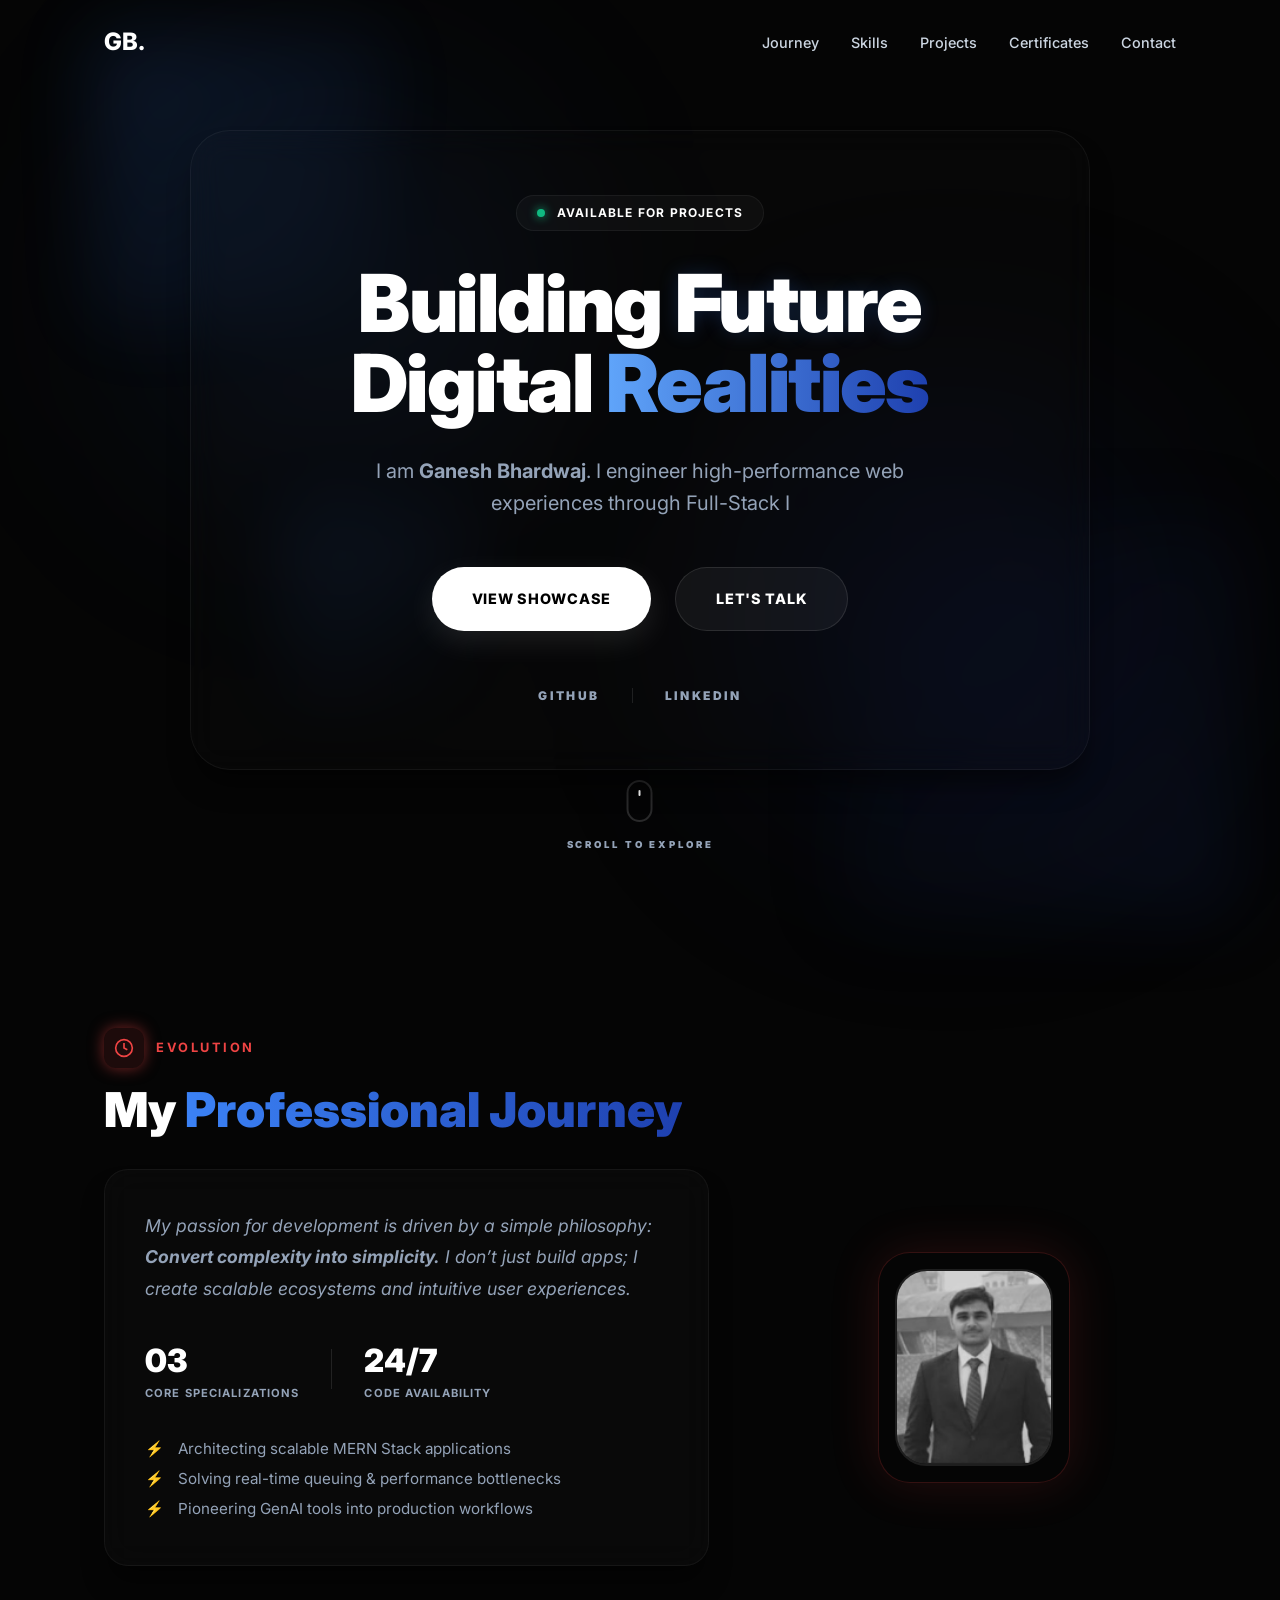
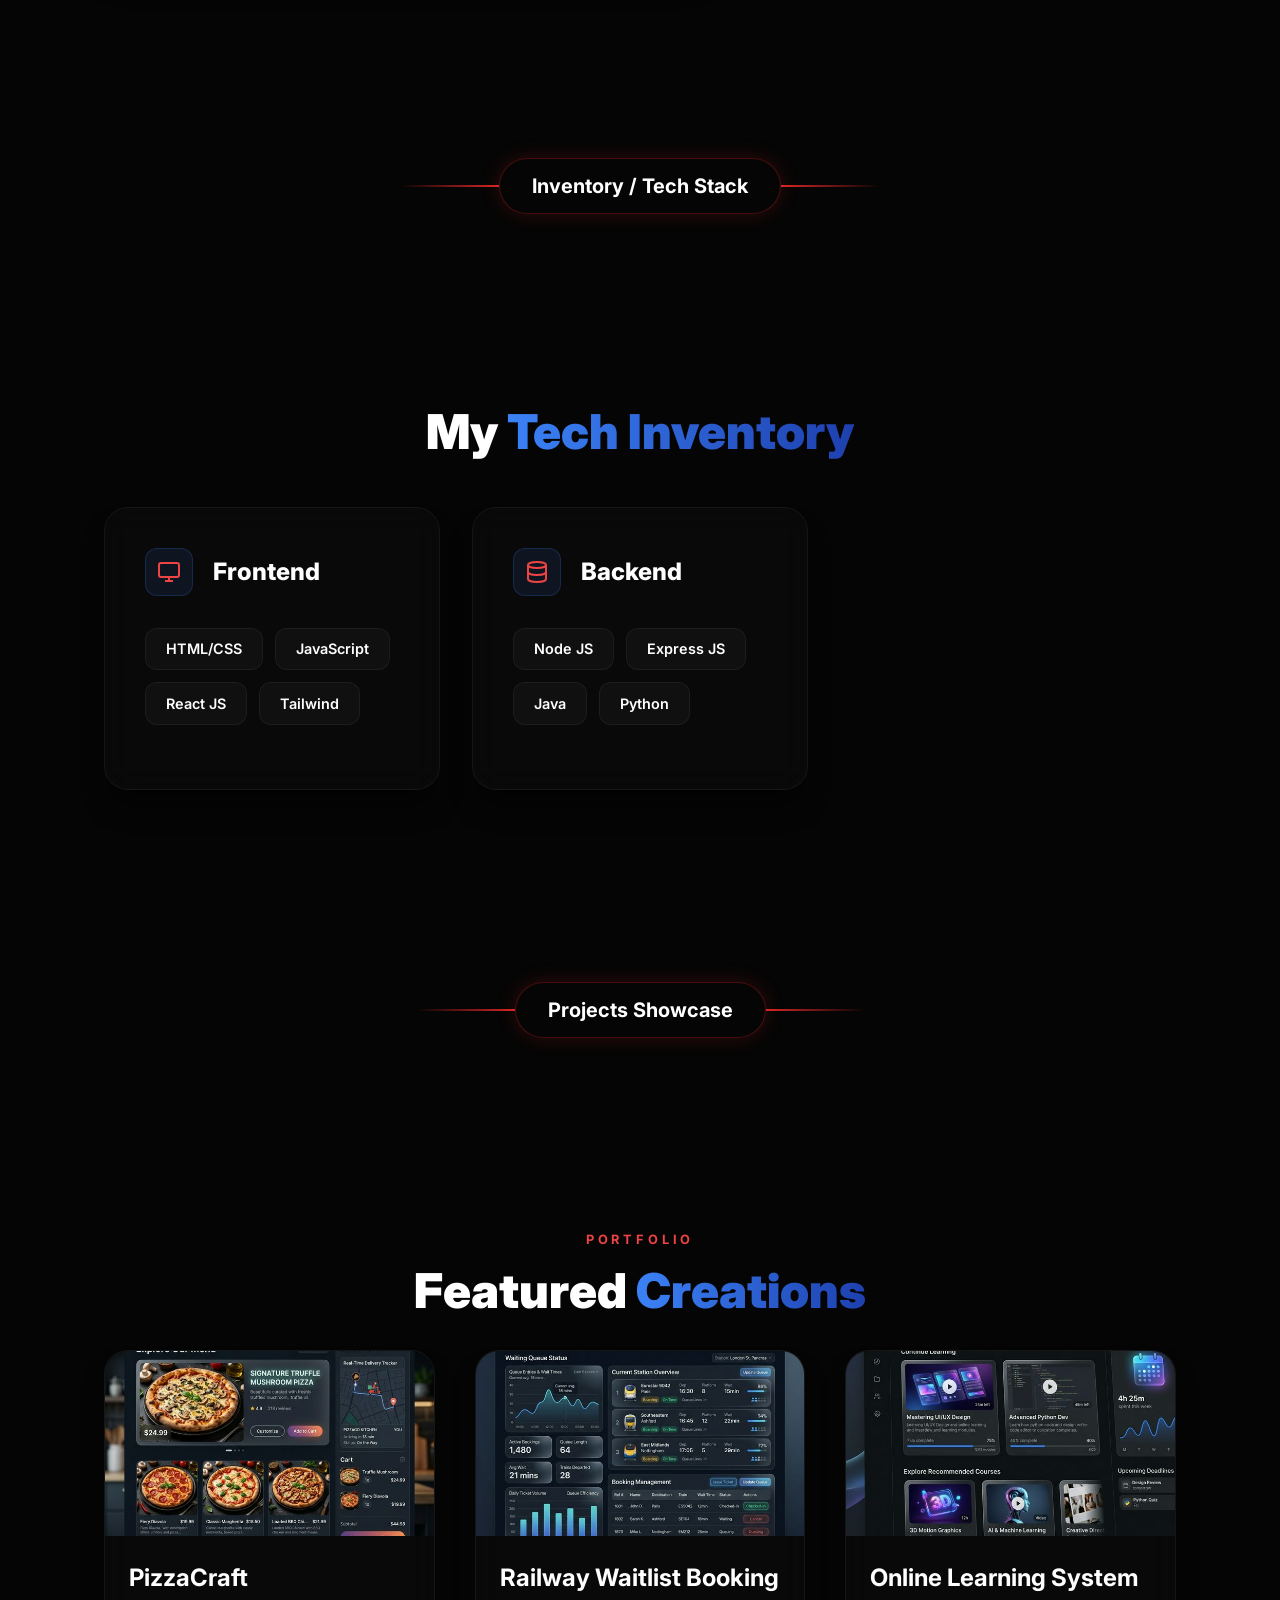
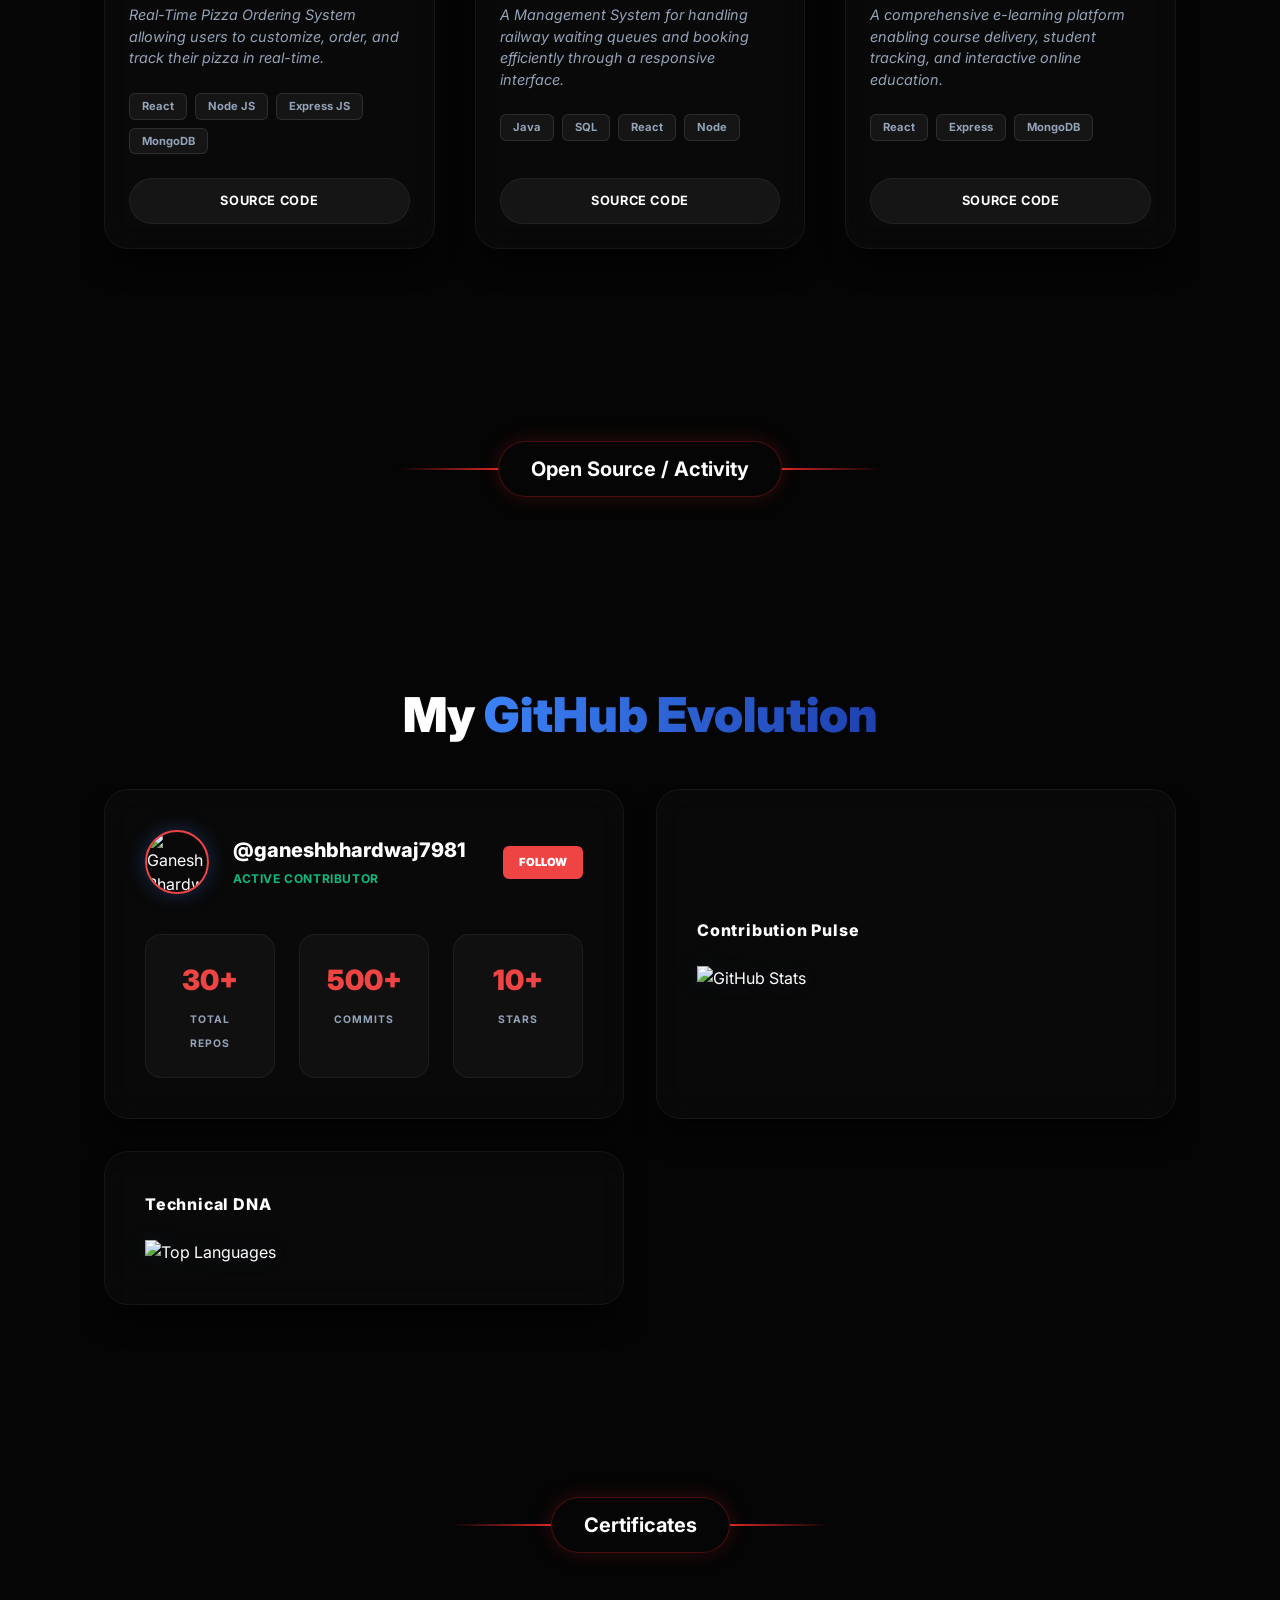
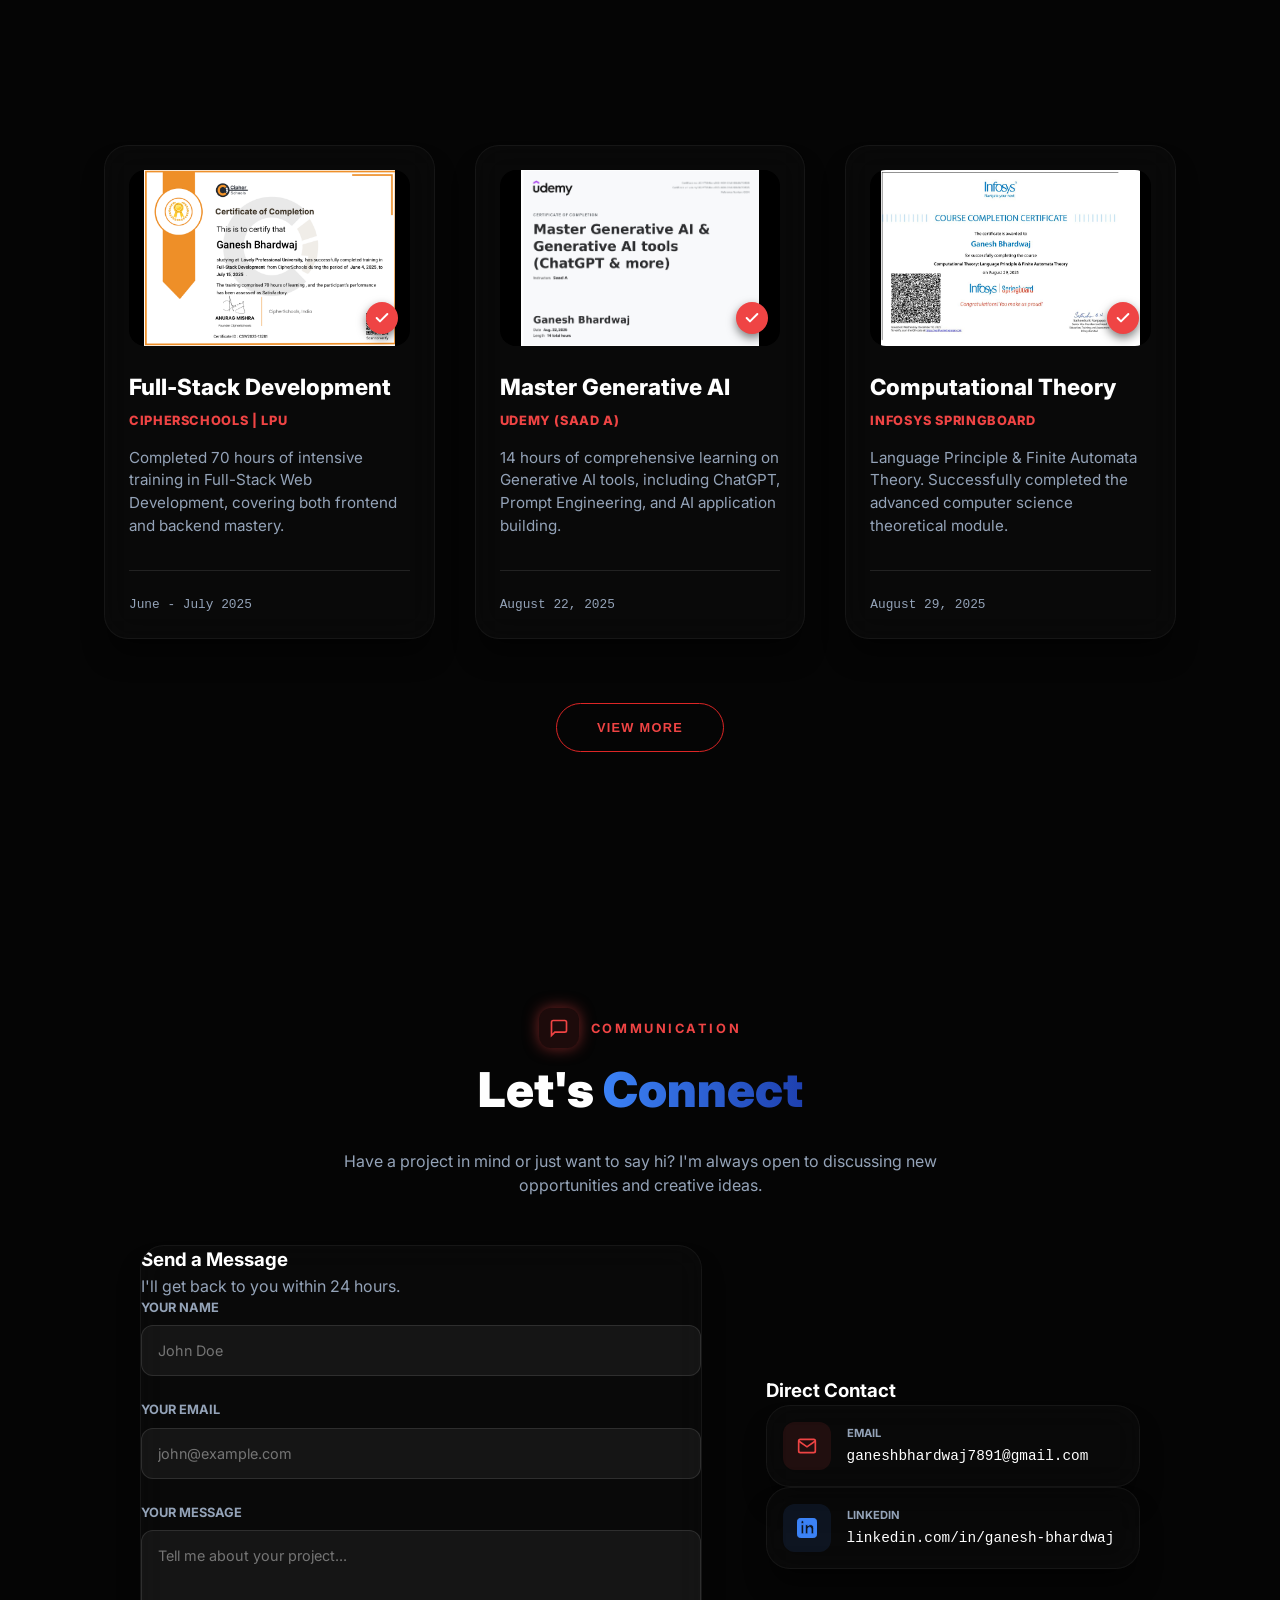
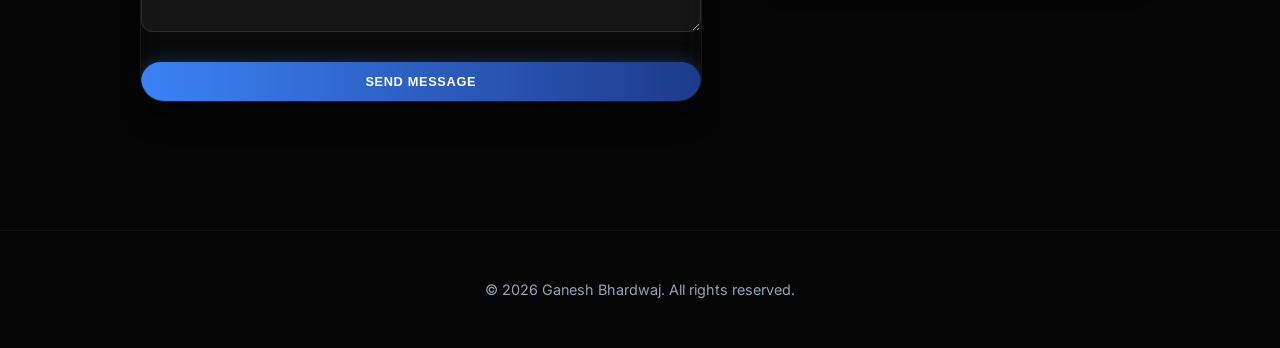
==== commit 6b9414f2: "Initial commit" ====
--- a/index.html
+++ b/index.html
@@ -16,7 +16,7 @@
         <div class="nav-container">
             <a href="#" class="logo">GB.</a>
             <ul class="nav-links">
-                <li><a href="#about">About</a></li>
+                <li><a href="#journey">Journey</a></li>
                 <li><a href="#skills">Skills</a></li>
                 <li><a href="#projects">Projects</a></li>
                 <li><a href="#certificates">Certificates</a></li>
@@ -71,25 +71,32 @@
             </div>
         </section>
 
-        <!-- About Section -->
-        <section class="about section-spacing" id="about">
+        <!-- Journey Section (Transformed from About) -->
+        <section class="about section-spacing" id="journey">
             <div class="section-badge">
                 <div class="badge-icon">
-                    <svg width="20" height="20" viewBox="0 0 24 24" fill="none" stroke="currentColor" stroke-width="2"><path d="M20 21v-2a4 4 0 0 0-4-4H8a4 4 0 0 0-4 4v2"/><circle cx="12" cy="7" r="4"/></svg>
-                </div>
-                <span>DISCOVERY</span>
-            </div>
-            <h2 class="section-heading">About <span class="text-gradient">The Developer</span></h2>
+                    <svg width="20" height="20" viewBox="0 0 24 24" fill="none" stroke="currentColor" stroke-width="2"><circle cx="12" cy="12" r="10"/><polyline points="12 6 12 12 16 14"/></svg>
+                </div>
+                <span>EVOLUTION</span>
+            </div>
+            <h2 class="section-heading">My <span class="text-gradient">Professional Journey</span></h2>
             
             <div class="about-content">
                 <div class="about-text-box glass-box">
                     <p class="about-desc">
-                        I am Ganesh Bhardwaj, a passionate Full Stack Developer specializing in building responsive, scalable applications. I have hands-on experience developing real-time systems and robust backend APIs. I am always eager to learn new technologies and deliver elegant solutions.
+                        My passion for development is driven by a simple philosophy: <strong>Convert complexity into simplicity.</strong> I don’t just build apps; I create scalable ecosystems and intuitive user experiences.
                     </p>
                     <div class="stats-row">
-                        <div class="stat"><span class="stat-num">3+</span><span class="stat-label">Major Projects</span></div>
+                        <div class="stat"><span class="stat-num">03</span><span class="stat-label">Core Specializations</span></div>
                         <div class="stat-divider"></div>
-                        <div class="stat"><span class="stat-num">10+</span><span class="stat-label">Tech Mastered</span></div>
+                        <div class="stat"><span class="stat-num">24/7</span><span class="stat-label">Code Availability</span></div>
+                    </div>
+                    <div class="journey-highlights" style="margin-top: 2rem;">
+                        <ul style="list-style: none; color: var(--text-muted); font-size: 0.95rem; line-height: 2;">
+                            <li><span class="text-primary" style="margin-right: 10px;">⚡</span> Architecting scalable MERN Stack applications</li>
+                            <li><span class="text-primary" style="margin-right: 10px;">⚡</span> Solving real-time queuing & performance bottlenecks</li>
+                            <li><span class="text-primary" style="margin-right: 10px;">⚡</span> Pioneering GenAI tools into production workflows</li>
+                        </ul>
                     </div>
                 </div>
                 <div class="about-image-wrapper">
@@ -281,7 +288,7 @@
         <!-- Certificates -->
         <div class="section-title-wrapper" id="certificates">
             <div class="title-line"></div>
-            <div class="title-pill">Certifications</div>
+            <div class="title-pill">Certificates</div>
             <div class="title-line"></div>
         </div>
 
--- a/style.css
+++ b/style.css
@@ -363,7 +363,7 @@
     box-shadow: 0 0 50px rgba(239,68,68,0.15); background: #050505;
 }
 .about-image-inner {
-    width: 100%; aspect-ratio: 4/5; max-width: 320px; border-radius: 1.5rem;
+    width: 100%; aspect-ratio: 4/5; max-width: 420px; border-radius: 2rem;
     border: 2px solid rgba(255,255,255,0.1); overflow: hidden;
 }
 .about-image-inner img { width: 100%; height: 100%; object-fit: cover; filter: grayscale(100%); transition: 0.5s; }
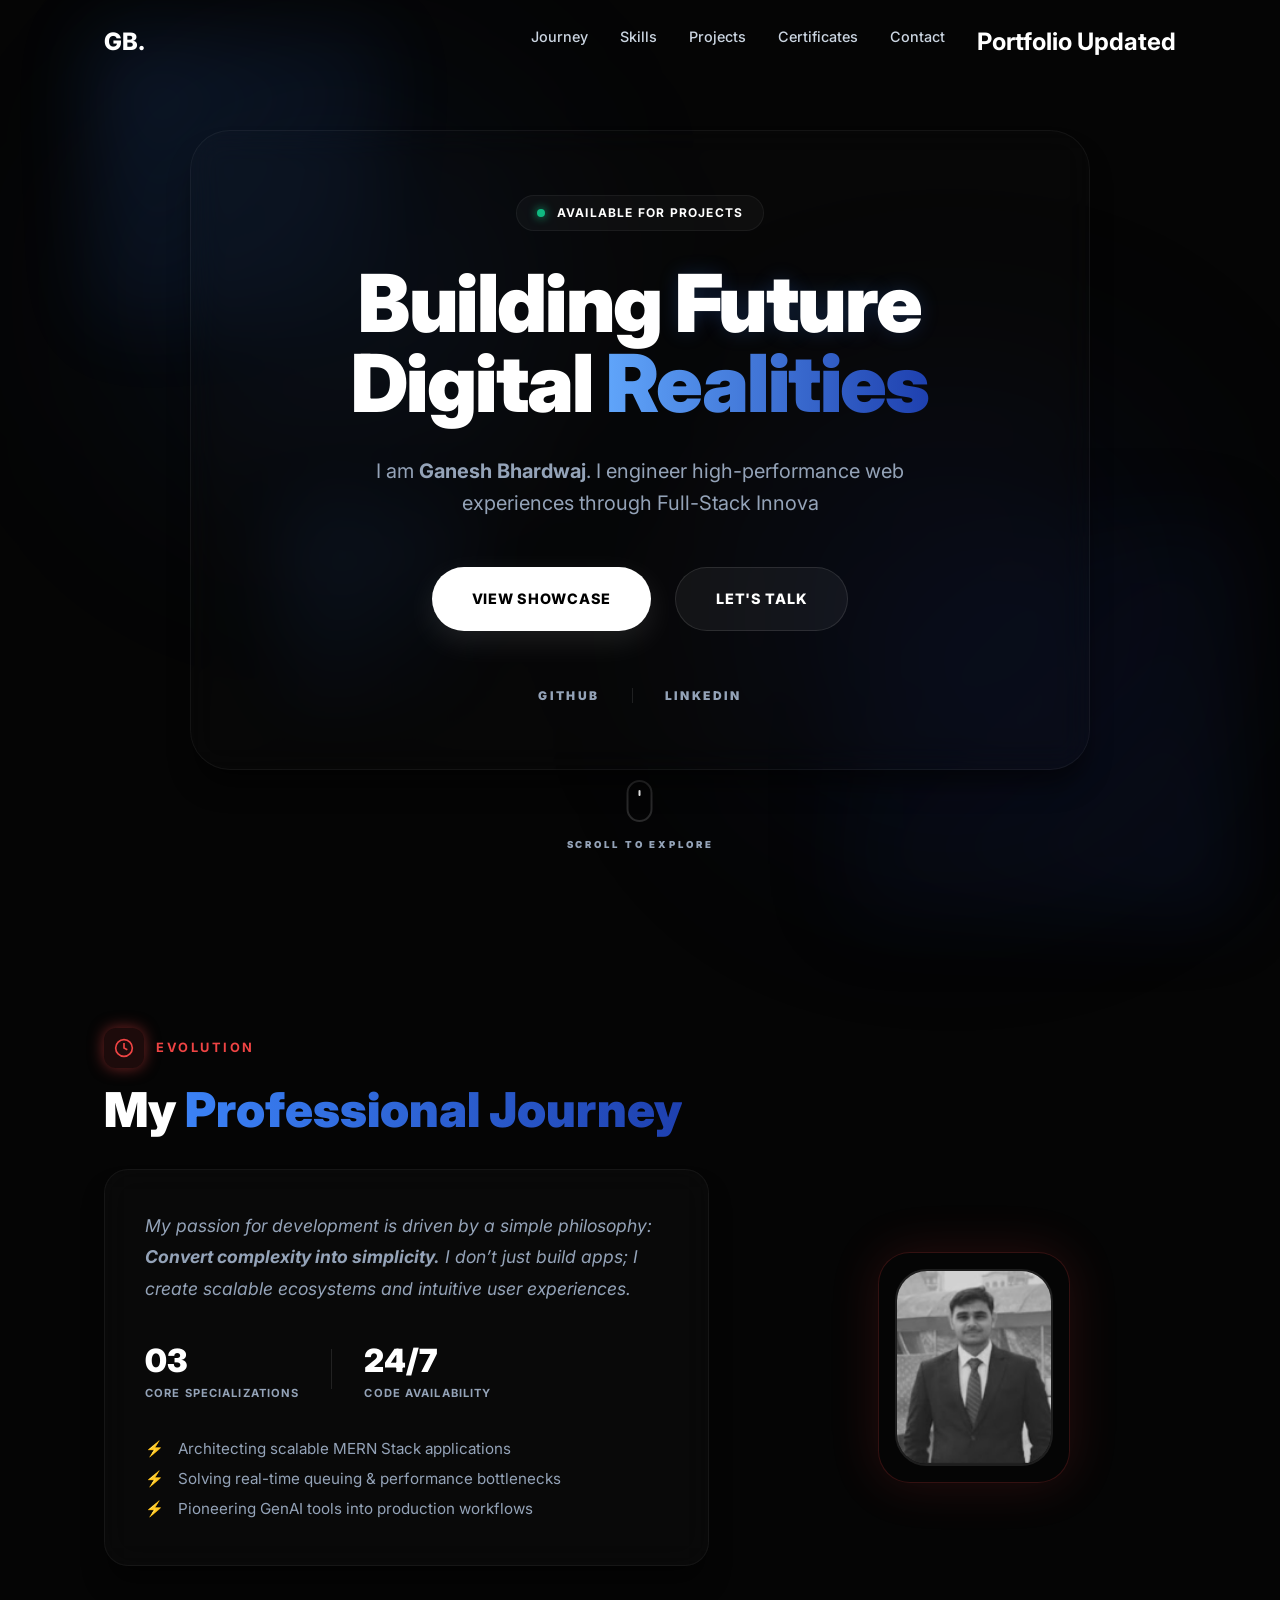
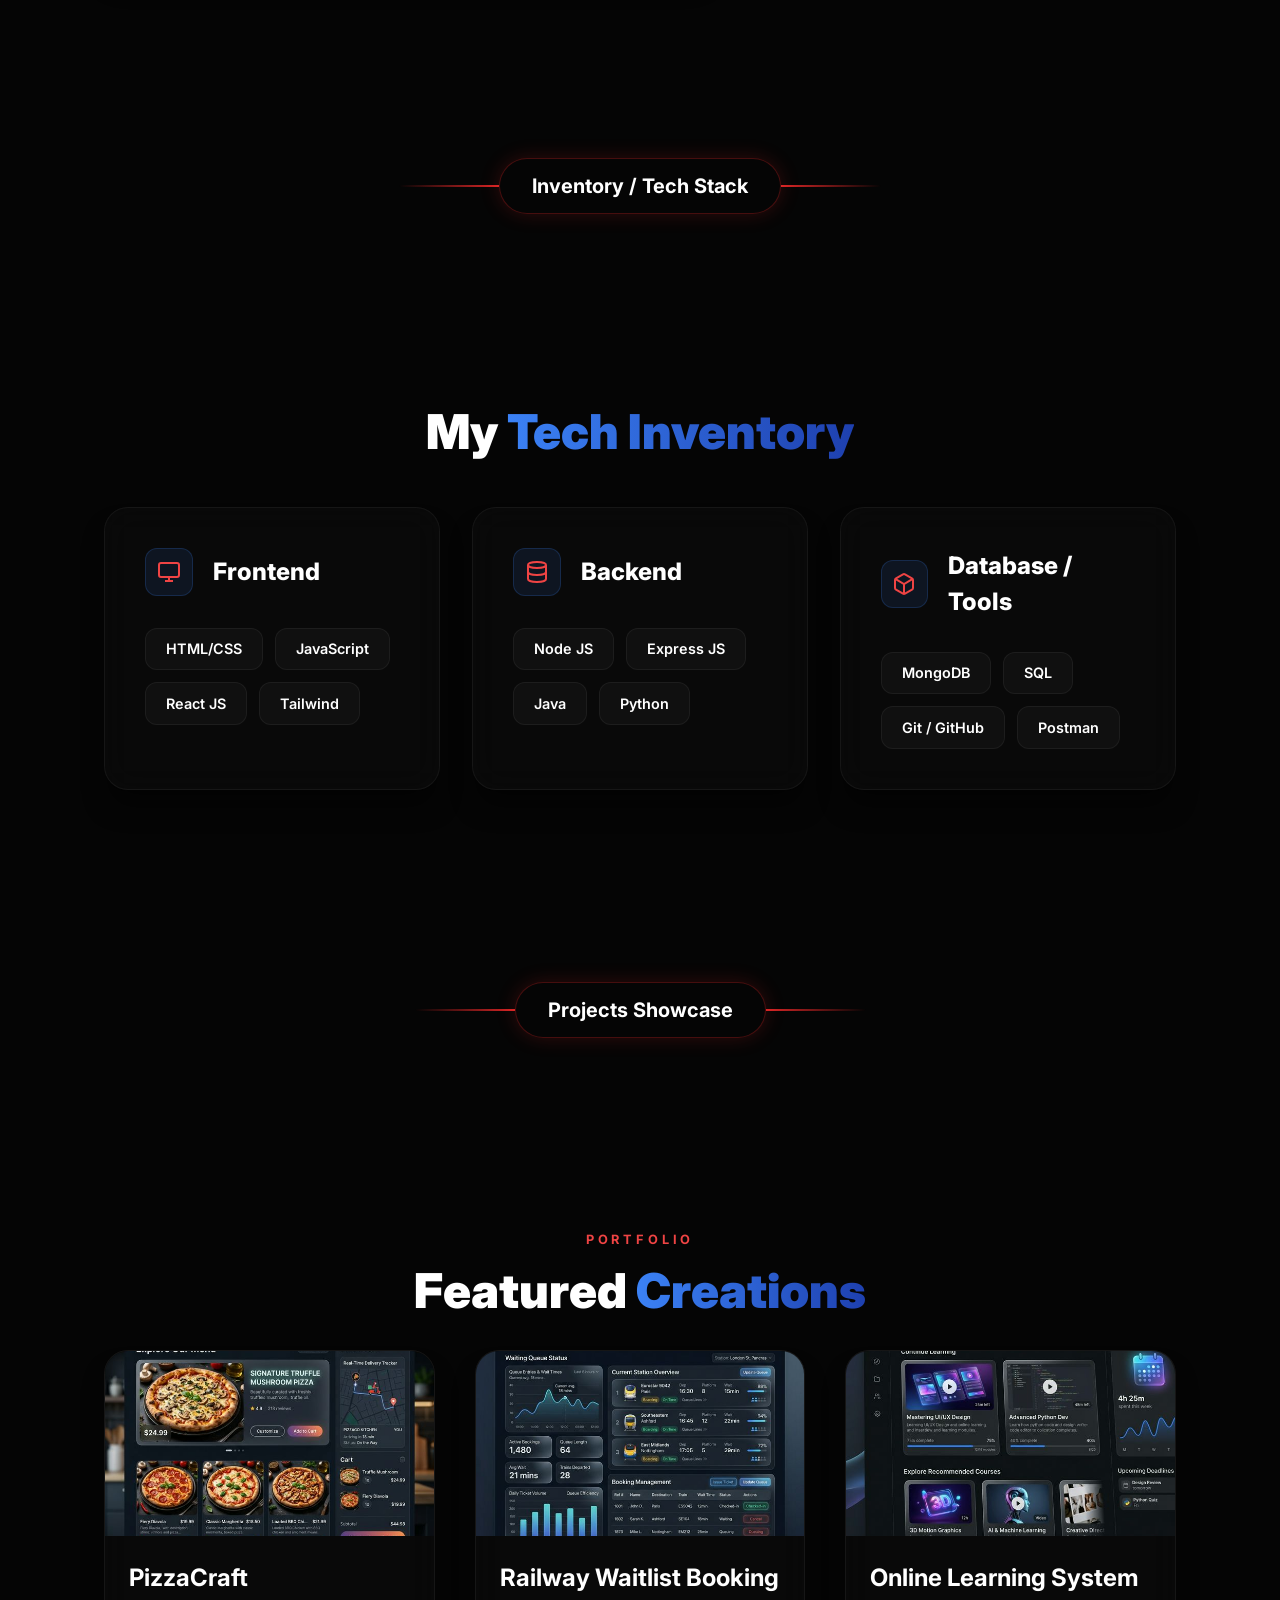
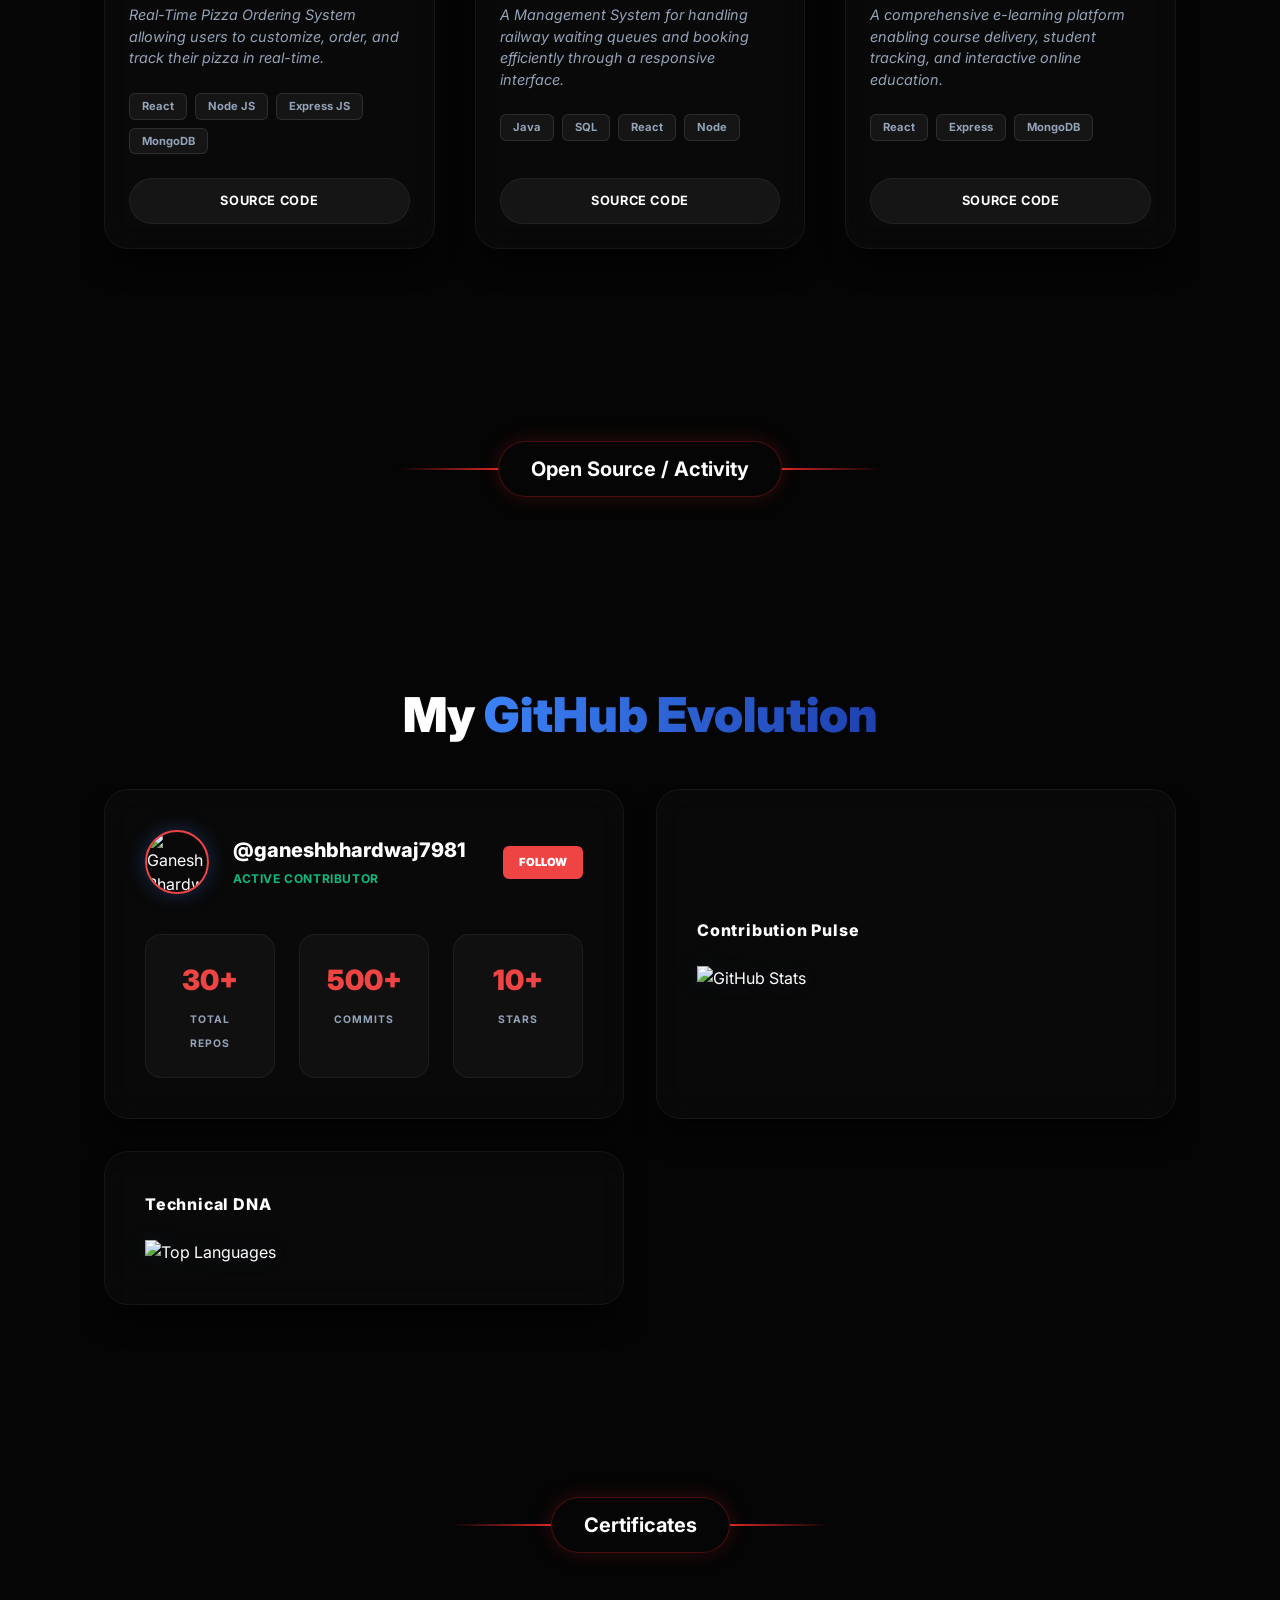
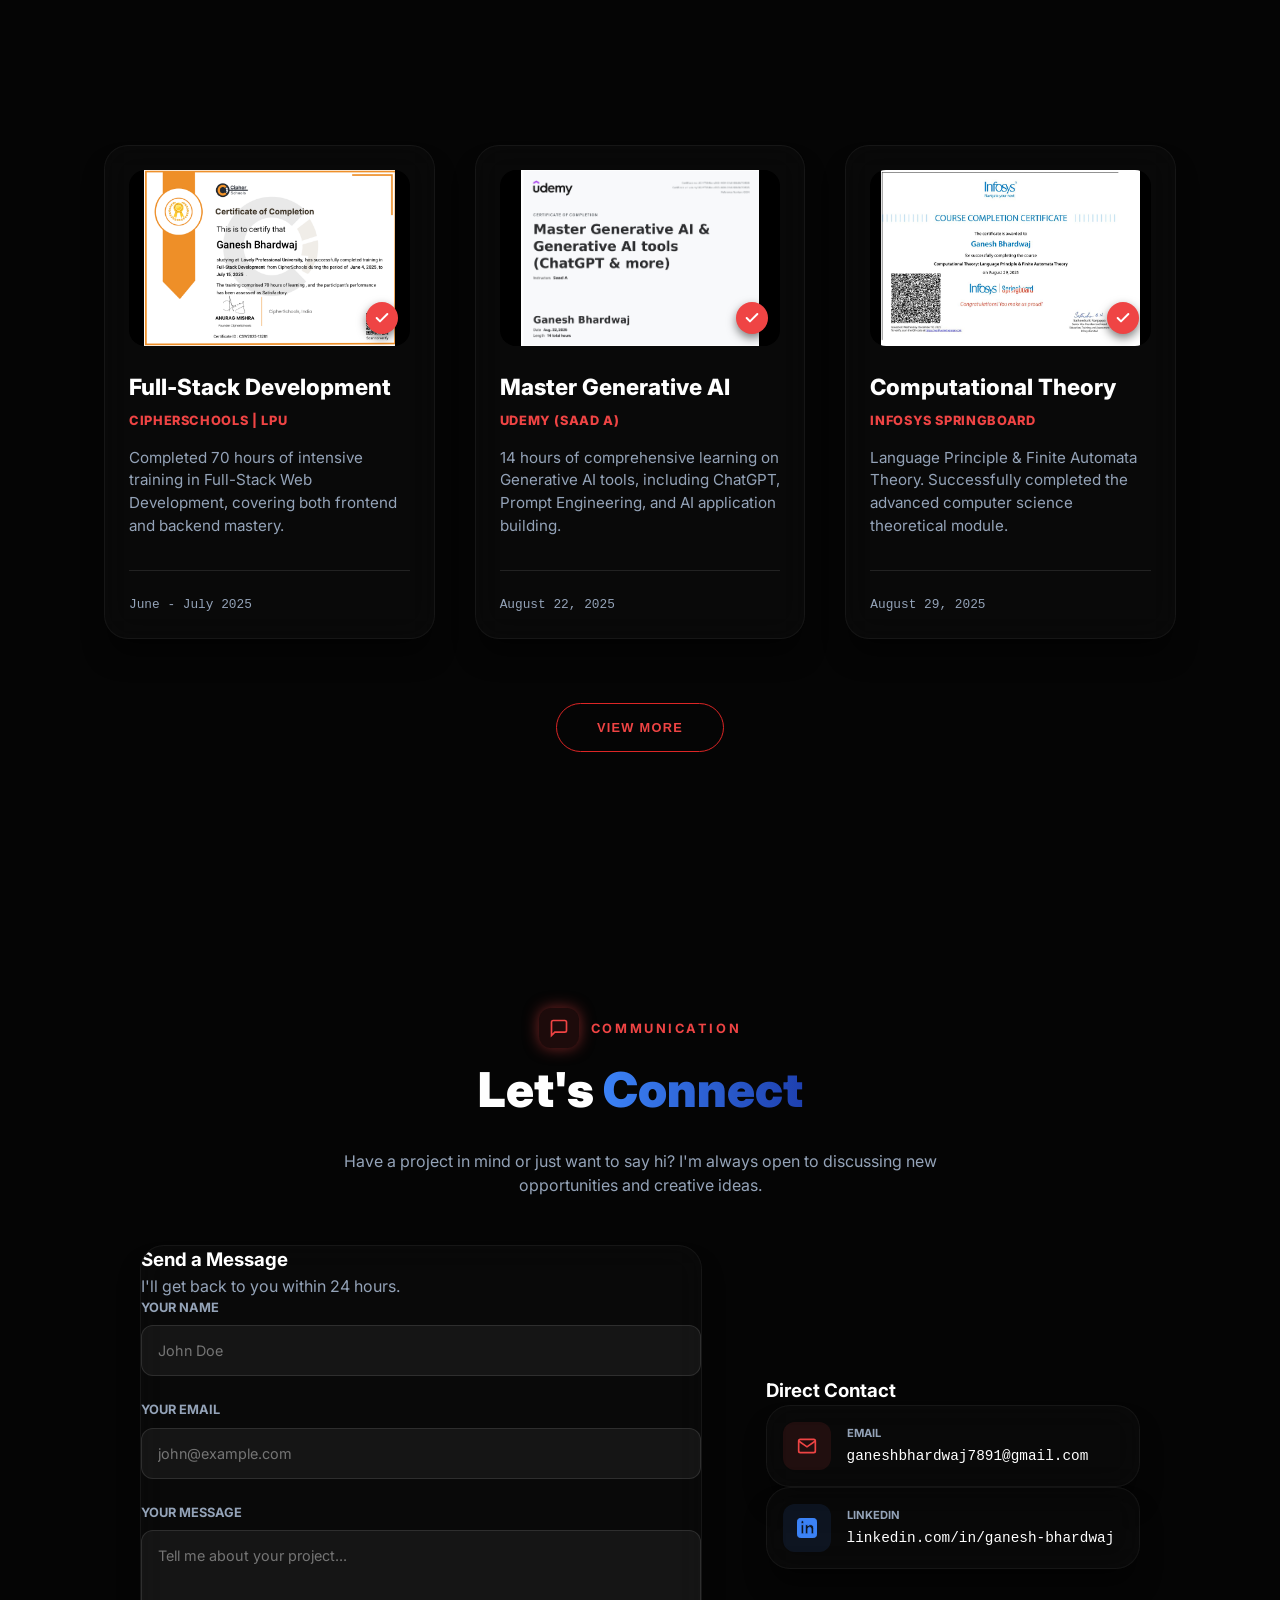
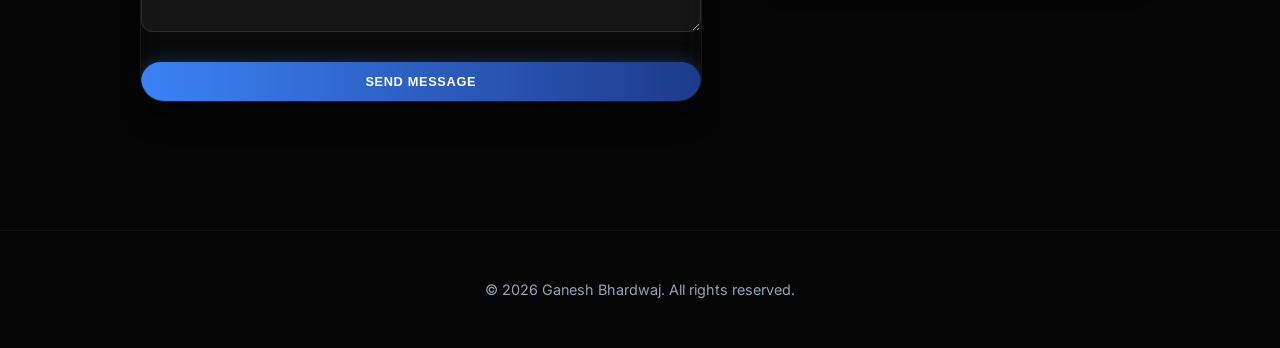
==== commit 2dcfe967: "updated portfolio" ====
--- a/index.html
+++ b/index.html
@@ -1,15 +1,18 @@
 <!-- index.html -->
 <!DOCTYPE html>
 <html lang="en">
+
 <head>
     <meta charset="UTF-8">
     <meta name="viewport" content="width=device-width, initial-scale=1.0">
     <title>Ganesh Bhardwaj | Developer Portfolio</title>
     <link rel="preconnect" href="https://fonts.googleapis.com">
     <link rel="preconnect" href="https://fonts.gstatic.com" crossorigin>
-    <link href="https://fonts.googleapis.com/css2?family=Inter:wght@300;400;500;600;700;800;900&display=swap" rel="stylesheet">
+    <link href="https://fonts.googleapis.com/css2?family=Inter:wght@300;400;500;600;700;800;900&display=swap"
+        rel="stylesheet">
     <link rel="stylesheet" href="style.css">
 </head>
+
 <body>
     <!-- Nav -->
     <nav class="navbar">
@@ -21,6 +24,7 @@
                 <li><a href="#projects">Projects</a></li>
                 <li><a href="#certificates">Certificates</a></li>
                 <li><a href="#contact">Contact</a></li>
+                <h1>Portfolio Updated</h1>
             </ul>
         </div>
     </nav>
@@ -43,7 +47,7 @@
                         Digital <span class="text-gradient-red">Realities</span>
                     </h1>
                     <p class="hero-subtitle-v2">
-                        I am <strong>Ganesh Bhardwaj</strong>. I engineer high-performance web experiences through 
+                        I am <strong>Ganesh Bhardwaj</strong>. I engineer high-performance web experiences through
                         <span class="typing-text">Full-Stack Innovation.</span>
                     </p>
                     <div class="hero-cta-group">
@@ -53,16 +57,17 @@
                     <div class="hero-handles">
                         <a href="https://github.com/ganeshbhardwaj7981" target="_blank" class="handle-icon">GITHUB</a>
                         <div class="handle-divider"></div>
-                        <a href="https://linkedin.com/in/ganesh-bhardwaj" target="_blank" class="handle-icon">LINKEDIN</a>
-                    </div>
-                </div>
-                
+                        <a href="https://linkedin.com/in/ganesh-bhardwaj" target="_blank"
+                            class="handle-icon">LINKEDIN</a>
+                    </div>
+                </div>
+
                 <!-- Floating Decorative Elements -->
                 <div class="floating-shape shape-1"></div>
                 <div class="floating-shape shape-2"></div>
                 <div class="floating-shape shape-3"></div>
             </div>
-            
+
             <div class="scroll-indicator">
                 <div class="mouse">
                     <div class="wheel"></div>
@@ -75,27 +80,37 @@
         <section class="about section-spacing" id="journey">
             <div class="section-badge">
                 <div class="badge-icon">
-                    <svg width="20" height="20" viewBox="0 0 24 24" fill="none" stroke="currentColor" stroke-width="2"><circle cx="12" cy="12" r="10"/><polyline points="12 6 12 12 16 14"/></svg>
+                    <svg width="20" height="20" viewBox="0 0 24 24" fill="none" stroke="currentColor" stroke-width="2">
+                        <circle cx="12" cy="12" r="10" />
+                        <polyline points="12 6 12 12 16 14" />
+                    </svg>
                 </div>
                 <span>EVOLUTION</span>
             </div>
             <h2 class="section-heading">My <span class="text-gradient">Professional Journey</span></h2>
-            
+
             <div class="about-content">
                 <div class="about-text-box glass-box">
                     <p class="about-desc">
-                        My passion for development is driven by a simple philosophy: <strong>Convert complexity into simplicity.</strong> I don’t just build apps; I create scalable ecosystems and intuitive user experiences.
+                        My passion for development is driven by a simple philosophy: <strong>Convert complexity into
+                            simplicity.</strong> I don’t just build apps; I create scalable ecosystems and intuitive
+                        user experiences.
                     </p>
                     <div class="stats-row">
-                        <div class="stat"><span class="stat-num">03</span><span class="stat-label">Core Specializations</span></div>
+                        <div class="stat"><span class="stat-num">03</span><span class="stat-label">Core
+                                Specializations</span></div>
                         <div class="stat-divider"></div>
-                        <div class="stat"><span class="stat-num">24/7</span><span class="stat-label">Code Availability</span></div>
+                        <div class="stat"><span class="stat-num">24/7</span><span class="stat-label">Code
+                                Availability</span></div>
                     </div>
                     <div class="journey-highlights" style="margin-top: 2rem;">
                         <ul style="list-style: none; color: var(--text-muted); font-size: 0.95rem; line-height: 2;">
-                            <li><span class="text-primary" style="margin-right: 10px;">⚡</span> Architecting scalable MERN Stack applications</li>
-                            <li><span class="text-primary" style="margin-right: 10px;">⚡</span> Solving real-time queuing & performance bottlenecks</li>
-                            <li><span class="text-primary" style="margin-right: 10px;">⚡</span> Pioneering GenAI tools into production workflows</li>
+                            <li><span class="text-primary" style="margin-right: 10px;">⚡</span> Architecting scalable
+                                MERN Stack applications</li>
+                            <li><span class="text-primary" style="margin-right: 10px;">⚡</span> Solving real-time
+                                queuing & performance bottlenecks</li>
+                            <li><span class="text-primary" style="margin-right: 10px;">⚡</span> Pioneering GenAI tools
+                                into production workflows</li>
                         </ul>
                     </div>
                 </div>
@@ -119,12 +134,17 @@
         <!-- Skills section -->
         <section class="skills section-spacing">
             <h2 class="section-heading text-center">My <span class="text-gradient">Tech Inventory</span></h2>
-            
+
             <div class="skills-container">
                 <!-- Group 1: Frontend -->
                 <div class="skill-category glass-box">
                     <div class="cat-header">
-                        <div class="cat-icon"><svg width="24" height="24" viewBox="0 0 24 24" fill="none" stroke="currentColor" stroke-width="2"><rect x="2" y="3" width="20" height="14" rx="2"/><line x1="8" y1="21" x2="16" y2="21"/><line x1="12" y1="17" x2="12" y2="21"/></svg></div>
+                        <div class="cat-icon"><svg width="24" height="24" viewBox="0 0 24 24" fill="none"
+                                stroke="currentColor" stroke-width="2">
+                                <rect x="2" y="3" width="20" height="14" rx="2" />
+                                <line x1="8" y1="21" x2="16" y2="21" />
+                                <line x1="12" y1="17" x2="12" y2="21" />
+                            </svg></div>
                         <h3>Frontend</h3>
                     </div>
                     <div class="skill-list">
@@ -138,7 +158,12 @@
                 <!-- Group 2: Backend -->
                 <div class="skill-category glass-box">
                     <div class="cat-header">
-                        <div class="cat-icon"><svg width="24" height="24" viewBox="0 0 24 24" fill="none" stroke="currentColor" stroke-width="2"><ellipse cx="12" cy="5" rx="9" ry="3"/><path d="M21 12c0 1.66-4 3-9 3s-9-1.34-9-3"/><path d="M3 5v14c0 1.66 4 3 9 3s9-1.34 9-3V5"/></svg></div>
+                        <div class="cat-icon"><svg width="24" height="24" viewBox="0 0 24 24" fill="none"
+                                stroke="currentColor" stroke-width="2">
+                                <ellipse cx="12" cy="5" rx="9" ry="3" />
+                                <path d="M21 12c0 1.66-4 3-9 3s-9-1.34-9-3" />
+                                <path d="M3 5v14c0 1.66 4 3 9 3s9-1.34 9-3V5" />
+                            </svg></div>
                         <h3>Backend</h3>
                     </div>
                     <div class="skill-list">
@@ -152,7 +177,13 @@
                 <!-- Group 3: Database & Tools -->
                 <div class="skill-category glass-box">
                     <div class="cat-header">
-                        <div class="cat-icon"><svg width="24" height="24" viewBox="0 0 24 24" fill="none" stroke="currentColor" stroke-width="2"><path d="M21 16V8a2 2 0 0 0-1-1.73l-7-4a2 2 0 0 0-2 0l-7 4A2 2 0 0 0 3 8v8a2 2 0 0 0 1 1.73l7 4a2 2 0 0 0 2 0l7-4A2 2 0 0 0 21 16z"/><polyline points="3.27 6.96 12 12.01 20.73 6.96"/><line x1="12" y1="22.08" x2="12" y2="12"/></svg></div>
+                        <div class="cat-icon"><svg width="24" height="24" viewBox="0 0 24 24" fill="none"
+                                stroke="currentColor" stroke-width="2">
+                                <path
+                                    d="M21 16V8a2 2 0 0 0-1-1.73l-7-4a2 2 0 0 0-2 0l-7 4A2 2 0 0 0 3 8v8a2 2 0 0 0 1 1.73l7 4a2 2 0 0 0 2 0l7-4A2 2 0 0 0 21 16z" />
+                                <polyline points="3.27 6.96 12 12.01 20.73 6.96" />
+                                <line x1="12" y1="22.08" x2="12" y2="12" />
+                            </svg></div>
                         <h3>Database / Tools</h3>
                     </div>
                     <div class="skill-list">
@@ -175,20 +206,22 @@
         <section class="projects section-spacing">
             <p class="section-subtext text-center">PORTFOLIO</p>
             <h2 class="section-heading text-center">Featured <span class="text-gradient">Creations</span></h2>
-            
+
             <div class="projects-grid">
                 <!-- Project 1 -->
                 <div class="project-card glass-box">
                     <div class="p-img"><img src="assets/pizzacraft.png" alt="PizzaCraft"></div>
                     <div class="p-content">
                         <h3>PizzaCraft</h3>
-                        <p class="p-desc">Real-Time Pizza Ordering System allowing users to customize, order, and track their pizza in real-time.</p>
+                        <p class="p-desc">Real-Time Pizza Ordering System allowing users to customize, order, and track
+                            their pizza in real-time.</p>
                         <div class="p-tags">
                             <span>React</span><span>Node JS</span><span>Express JS</span><span>MongoDB</span>
                         </div>
                     </div>
                     <div class="p-actions">
-                        <a href="https://github.com/ganeshbhardwaj7981/PizzaCraft-Real-Time-Pizza-Ordering-System" target="_blank" class="btn btn-outline btn-block">Source Code</a>
+                        <a href="https://github.com/ganeshbhardwaj7981/PizzaCraft-Real-Time-Pizza-Ordering-System"
+                            target="_blank" class="btn btn-outline btn-block">Source Code</a>
                     </div>
                 </div>
 
@@ -197,13 +230,15 @@
                     <div class="p-img"><img src="assets/railway.png" alt="Railway Queue System"></div>
                     <div class="p-content">
                         <h3>Railway Waitlist Booking</h3>
-                        <p class="p-desc">A Management System for handling railway waiting queues and booking efficiently through a responsive interface.</p>
+                        <p class="p-desc">A Management System for handling railway waiting queues and booking
+                            efficiently through a responsive interface.</p>
                         <div class="p-tags">
                             <span>Java</span><span>SQL</span><span>React</span><span>Node</span>
                         </div>
                     </div>
                     <div class="p-actions">
-                        <a href="https://github.com/ganeshbhardwaj7981/Railway-Waiting-Queue-Booking-Management-System" target="_blank" class="btn btn-outline btn-block">Source Code</a>
+                        <a href="https://github.com/ganeshbhardwaj7981/Railway-Waiting-Queue-Booking-Management-System"
+                            target="_blank" class="btn btn-outline btn-block">Source Code</a>
                     </div>
                 </div>
 
@@ -212,13 +247,15 @@
                     <div class="p-img"><img src="assets/learning.png" alt="Online Learning System"></div>
                     <div class="p-content">
                         <h3>Online Learning System</h3>
-                        <p class="p-desc">A comprehensive e-learning platform enabling course delivery, student tracking, and interactive online education.</p>
+                        <p class="p-desc">A comprehensive e-learning platform enabling course delivery, student
+                            tracking, and interactive online education.</p>
                         <div class="p-tags">
                             <span>React</span><span>Express</span><span>MongoDB</span>
                         </div>
                     </div>
                     <div class="p-actions">
-                        <a href="https://github.com/ganeshbhardwaj7981/learning" target="_blank" class="btn btn-outline btn-block">Source Code</a>
+                        <a href="https://github.com/ganeshbhardwaj7981/learning" target="_blank"
+                            class="btn btn-outline btn-block">Source Code</a>
                     </div>
                 </div>
             </div>
@@ -233,7 +270,7 @@
 
         <section class="github-activity section-spacing pt-0">
             <h2 class="section-heading text-center">My <span class="text-gradient">GitHub Evolution</span></h2>
-            
+
             <div class="github-grid">
                 <!-- Github Stats Card -->
                 <div class="github-card glass-box">
@@ -269,7 +306,8 @@
                         <h4>Contribution Pulse</h4>
                     </div>
                     <div class="github-stats-img">
-                        <img src="https://github-readme-stats.vercel.app/api?username=ganeshbhardwaj7981&show_icons=true&theme=dark&bg_color=00000000&title_color=3b82f6&icon_color=3b82f6&text_color=94a3b8&border_color=3b82f633" alt="GitHub Stats">
+                        <img src="https://github-readme-stats.vercel.app/api?username=ganeshbhardwaj7981&show_icons=true&theme=dark&bg_color=00000000&title_color=3b82f6&icon_color=3b82f6&text_color=94a3b8&border_color=3b82f633"
+                            alt="GitHub Stats">
                     </div>
                 </div>
 
@@ -279,7 +317,8 @@
                         <h4>Technical DNA</h4>
                     </div>
                     <div class="github-stats-img">
-                        <img src="https://github-readme-stats.vercel.app/api/top-langs/?username=ganeshbhardwaj7981&layout=compact&theme=dark&bg_color=00000000&title_color=3b82f6&text_color=94a3b8&border_color=3b82f633" alt="Top Languages">
+                        <img src="https://github-readme-stats.vercel.app/api/top-langs/?username=ganeshbhardwaj7981&layout=compact&theme=dark&bg_color=00000000&title_color=3b82f6&text_color=94a3b8&border_color=3b82f633"
+                            alt="Top Languages">
                     </div>
                 </div>
             </div>
@@ -299,13 +338,17 @@
                     <div class="cert-img-wrapper">
                         <img src="assets/cert1.png" alt="Full-Stack Development">
                         <div class="cert-badge">
-                            <svg viewBox="0 0 24 24" width="16" height="16" stroke="currentColor" stroke-width="3" fill="none" stroke-linecap="round" stroke-linejoin="round"><polyline points="20 6 9 17 4 12"></polyline></svg>
+                            <svg viewBox="0 0 24 24" width="16" height="16" stroke="currentColor" stroke-width="3"
+                                fill="none" stroke-linecap="round" stroke-linejoin="round">
+                                <polyline points="20 6 9 17 4 12"></polyline>
+                            </svg>
                         </div>
                     </div>
                     <div class="cert-content">
                         <h3>Full-Stack Development</h3>
                         <p class="cert-provider">CIPHERSCHOOLS | LPU</p>
-                        <p class="cert-desc">Completed 70 hours of intensive training in Full-Stack Web Development, covering both frontend and backend mastery.</p>
+                        <p class="cert-desc">Completed 70 hours of intensive training in Full-Stack Web Development,
+                            covering both frontend and backend mastery.</p>
                         <div class="cert-footer">
                             <span class="cert-date">June - July 2025</span>
                         </div>
@@ -317,13 +360,17 @@
                     <div class="cert-img-wrapper">
                         <img src="assets/cert2.png" alt="Master Generative AI">
                         <div class="cert-badge">
-                            <svg viewBox="0 0 24 24" width="16" height="16" stroke="currentColor" stroke-width="3" fill="none" stroke-linecap="round" stroke-linejoin="round"><polyline points="20 6 9 17 4 12"></polyline></svg>
+                            <svg viewBox="0 0 24 24" width="16" height="16" stroke="currentColor" stroke-width="3"
+                                fill="none" stroke-linecap="round" stroke-linejoin="round">
+                                <polyline points="20 6 9 17 4 12"></polyline>
+                            </svg>
                         </div>
                     </div>
                     <div class="cert-content">
                         <h3>Master Generative AI</h3>
                         <p class="cert-provider">UDEMY (SAAD A)</p>
-                        <p class="cert-desc">14 hours of comprehensive learning on Generative AI tools, including ChatGPT, Prompt Engineering, and AI application building.</p>
+                        <p class="cert-desc">14 hours of comprehensive learning on Generative AI tools, including
+                            ChatGPT, Prompt Engineering, and AI application building.</p>
                         <div class="cert-footer">
                             <span class="cert-date">August 22, 2025</span>
                         </div>
@@ -335,22 +382,28 @@
                     <div class="cert-img-wrapper">
                         <img src="assets/cert3.png" alt="Computational Theory">
                         <div class="cert-badge">
-                            <svg viewBox="0 0 24 24" width="16" height="16" stroke="currentColor" stroke-width="3" fill="none" stroke-linecap="round" stroke-linejoin="round"><polyline points="20 6 9 17 4 12"></polyline></svg>
+                            <svg viewBox="0 0 24 24" width="16" height="16" stroke="currentColor" stroke-width="3"
+                                fill="none" stroke-linecap="round" stroke-linejoin="round">
+                                <polyline points="20 6 9 17 4 12"></polyline>
+                            </svg>
                         </div>
                     </div>
                     <div class="cert-content">
                         <h3>Computational Theory</h3>
                         <p class="cert-provider">INFOSYS SPRINGBOARD</p>
-                        <p class="cert-desc">Language Principle &amp; Finite Automata Theory. Successfully completed the advanced computer science theoretical module.</p>
+                        <p class="cert-desc">Language Principle &amp; Finite Automata Theory. Successfully completed the
+                            advanced computer science theoretical module.</p>
                         <div class="cert-footer">
                             <span class="cert-date">August 29, 2025</span>
                         </div>
                     </div>
                 </div>
             </div>
-            
+
             <div class="text-center" style="margin-top: 4rem;">
-                <button class="btn btn-outline" style="border-radius: 9999px; border-color: #dc2626; color: #ef4444; padding: 1rem 2.5rem; letter-spacing: 0.1em; background: rgba(5,5,5,0.8); transition: all 0.3s; cursor: pointer;">VIEW MORE</button>
+                <button class="btn btn-outline"
+                    style="border-radius: 9999px; border-color: #dc2626; color: #ef4444; padding: 1rem 2.5rem; letter-spacing: 0.1em; background: rgba(5,5,5,0.8); transition: all 0.3s; cursor: pointer;">VIEW
+                    MORE</button>
             </div>
         </section>
 
@@ -358,12 +411,15 @@
         <section class="contact section-spacing" id="contact">
             <div class="section-badge mx-auto">
                 <div class="badge-icon">
-                    <svg width="20" height="20" viewBox="0 0 24 24" fill="none" stroke="currentColor" stroke-width="2"><path d="M21 15a2 2 0 0 1-2 2H7l-4 4V5a2 2 0 0 1 2-2h14a2 2 0 0 1 2 2z"/></svg>
+                    <svg width="20" height="20" viewBox="0 0 24 24" fill="none" stroke="currentColor" stroke-width="2">
+                        <path d="M21 15a2 2 0 0 1-2 2H7l-4 4V5a2 2 0 0 1 2-2h14a2 2 0 0 1 2 2z" />
+                    </svg>
                 </div>
                 <span>COMMUNICATION</span>
             </div>
             <h2 class="section-heading text-center">Let's <span class="text-gradient">Connect</span></h2>
-            <p class="text-center text-muted max-w" style="margin: 0 auto 3rem auto; max-width: 600px;">Have a project in mind or just want to say hi? I'm always open to discussing new opportunities and creative ideas.</p>
+            <p class="text-center text-muted max-w" style="margin: 0 auto 3rem auto; max-width: 600px;">Have a project
+                in mind or just want to say hi? I'm always open to discussing new opportunities and creative ideas.</p>
 
             <div class="contact-grid">
                 <div class="glass-box p-8">
@@ -382,20 +438,31 @@
                             <label>Your Message</label>
                             <textarea rows="4" placeholder="Tell me about your project..."></textarea>
                         </div>
-                        <button class="btn btn-primary" type="button" style="width: 100%; border: none;">Send Message</button>
+                        <button class="btn btn-primary" type="button" style="width: 100%; border: none;">Send
+                            Message</button>
                     </form>
                 </div>
                 <div class="contact-info">
                     <h3 class="text-xl font-bold mb-6">Direct Contact</h3>
                     <a href="mailto:ganeshbhardwaj7891@gmail.com" class="info-card glass-box">
-                        <div class="info-icon bg-red-dim"><svg width="20" height="20" stroke="currentColor" fill="none" viewBox="0 0 24 24"><path stroke-width="2" d="M4 4h16c1.1 0 2 .9 2 2v12c0 1.1-.9 2-2 2H4c-1.1 0-2-.9-2-2V6c0-1.1.9-2 2-2z"></path><polyline stroke-width="2" points="22,6 12,13 2,6"></polyline></svg></div>
+                        <div class="info-icon bg-red-dim"><svg width="20" height="20" stroke="currentColor" fill="none"
+                                viewBox="0 0 24 24">
+                                <path stroke-width="2"
+                                    d="M4 4h16c1.1 0 2 .9 2 2v12c0 1.1-.9 2-2 2H4c-1.1 0-2-.9-2-2V6c0-1.1.9-2 2-2z">
+                                </path>
+                                <polyline stroke-width="2" points="22,6 12,13 2,6"></polyline>
+                            </svg></div>
                         <div class="info-text">
                             <span class="info-label">Email</span>
                             <span class="info-val">ganeshbhardwaj7891@gmail.com</span>
                         </div>
                     </a>
                     <a href="https://linkedin.com/in/ganesh-bhardwaj" target="_blank" class="info-card glass-box mt-4">
-                        <div class="info-icon bg-blue-dim"><svg width="20" height="20" stroke="currentColor" fill="currentColor" viewBox="0 0 24 24"><path d="M19 0h-14c-2.761 0-5 2.239-5 5v14c0 2.761 2.239 5 5 5h14c2.762 0 5-2.239 5-5v-14c0-2.761-2.238-5-5-5zm-11 19h-3v-11h3v11zm-1.5-12.268c-.966 0-1.75-.79-1.75-1.764s.784-1.764 1.75-1.764 1.75.79 1.75 1.764-.783 1.764-1.75 1.764zm13.5 12.268h-3v-5.604c0-3.368-4-3.113-4 0v5.604h-3v-11h3v1.765c1.396-2.586 7-2.777 7 2.476v6.759z"/></svg></div>
+                        <div class="info-icon bg-blue-dim"><svg width="20" height="20" stroke="currentColor"
+                                fill="currentColor" viewBox="0 0 24 24">
+                                <path
+                                    d="M19 0h-14c-2.761 0-5 2.239-5 5v14c0 2.761 2.239 5 5 5h14c2.762 0 5-2.239 5-5v-14c0-2.761-2.238-5-5-5zm-11 19h-3v-11h3v11zm-1.5-12.268c-.966 0-1.75-.79-1.75-1.764s.784-1.764 1.75-1.764 1.75.79 1.75 1.764-.783 1.764-1.75 1.764zm13.5 12.268h-3v-5.604c0-3.368-4-3.113-4 0v5.604h-3v-11h3v1.765c1.396-2.586 7-2.777 7 2.476v6.759z" />
+                            </svg></div>
                         <div class="info-text">
                             <span class="info-label">LinkedIn</span>
                             <span class="info-val">linkedin.com/in/ganesh-bhardwaj</span>
@@ -412,4 +479,5 @@
 
     <script src="script.js"></script>
 </body>
-</html>
+
+</html>
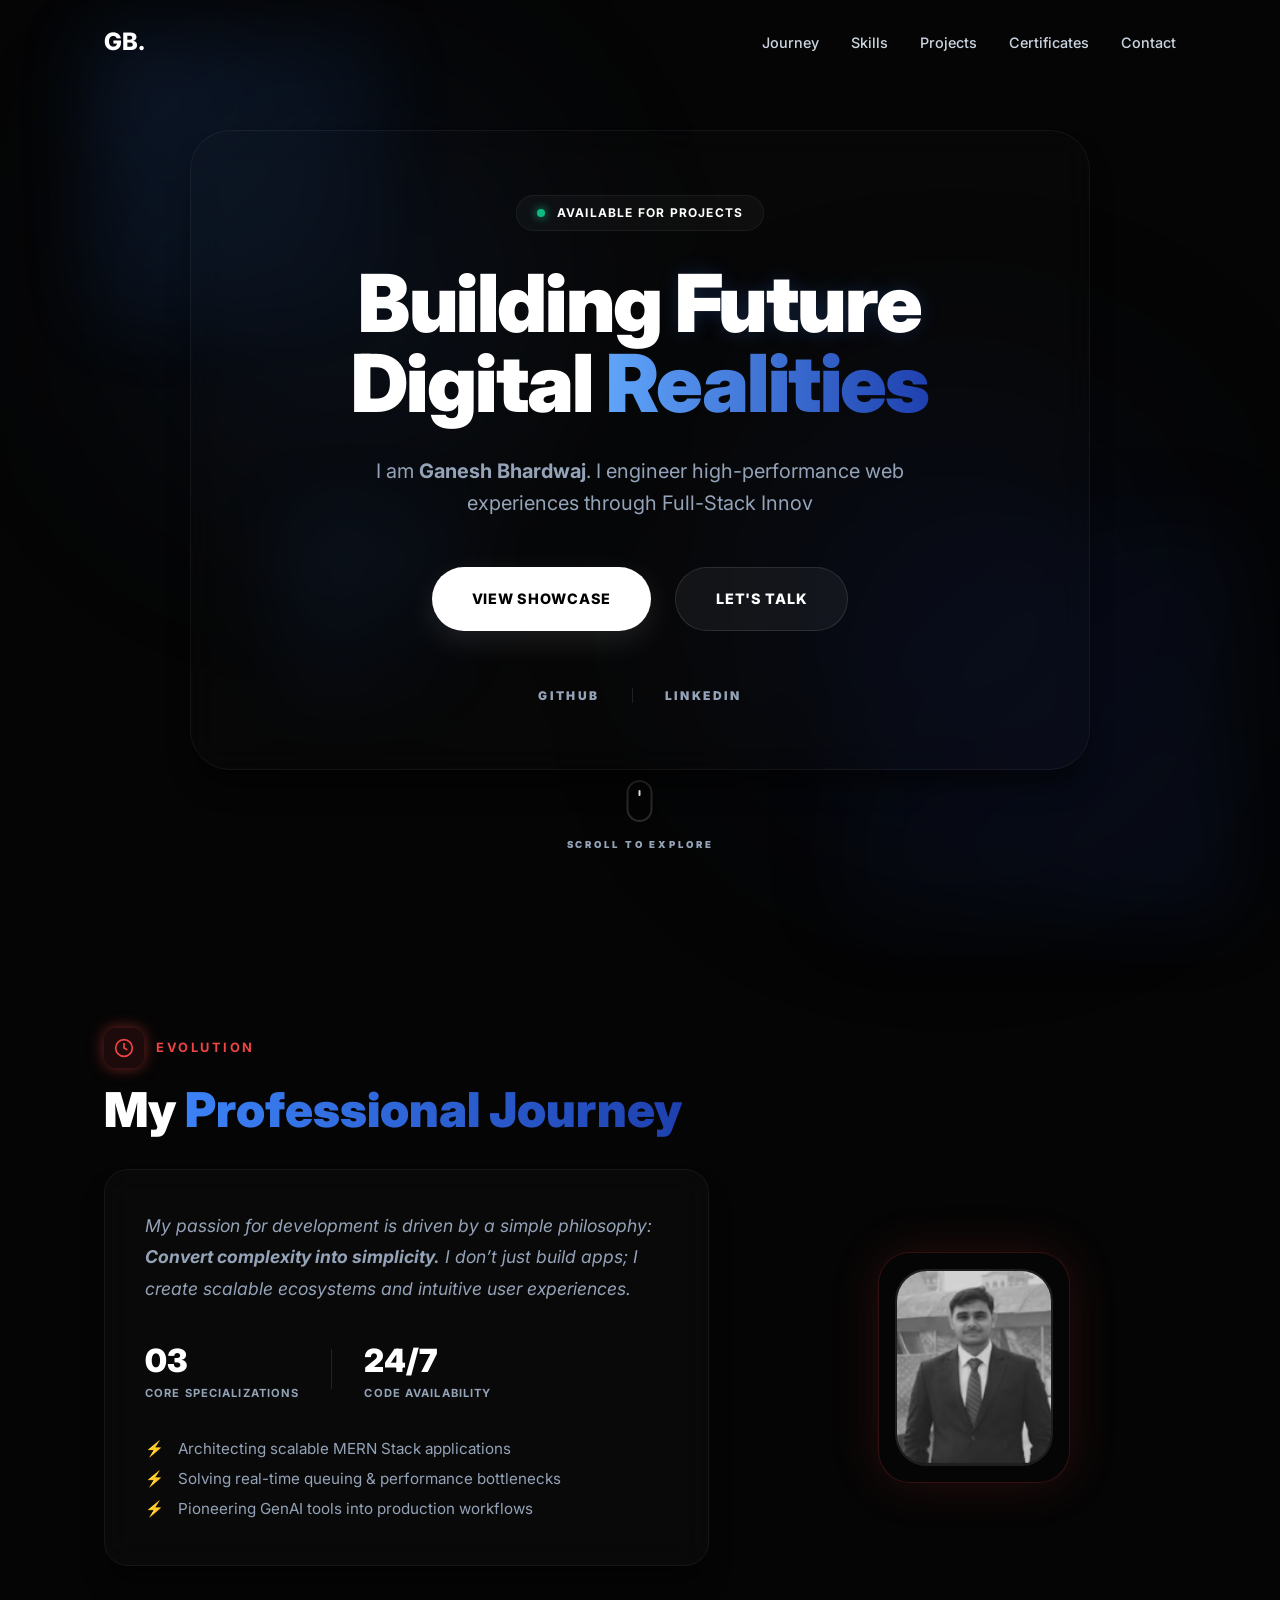
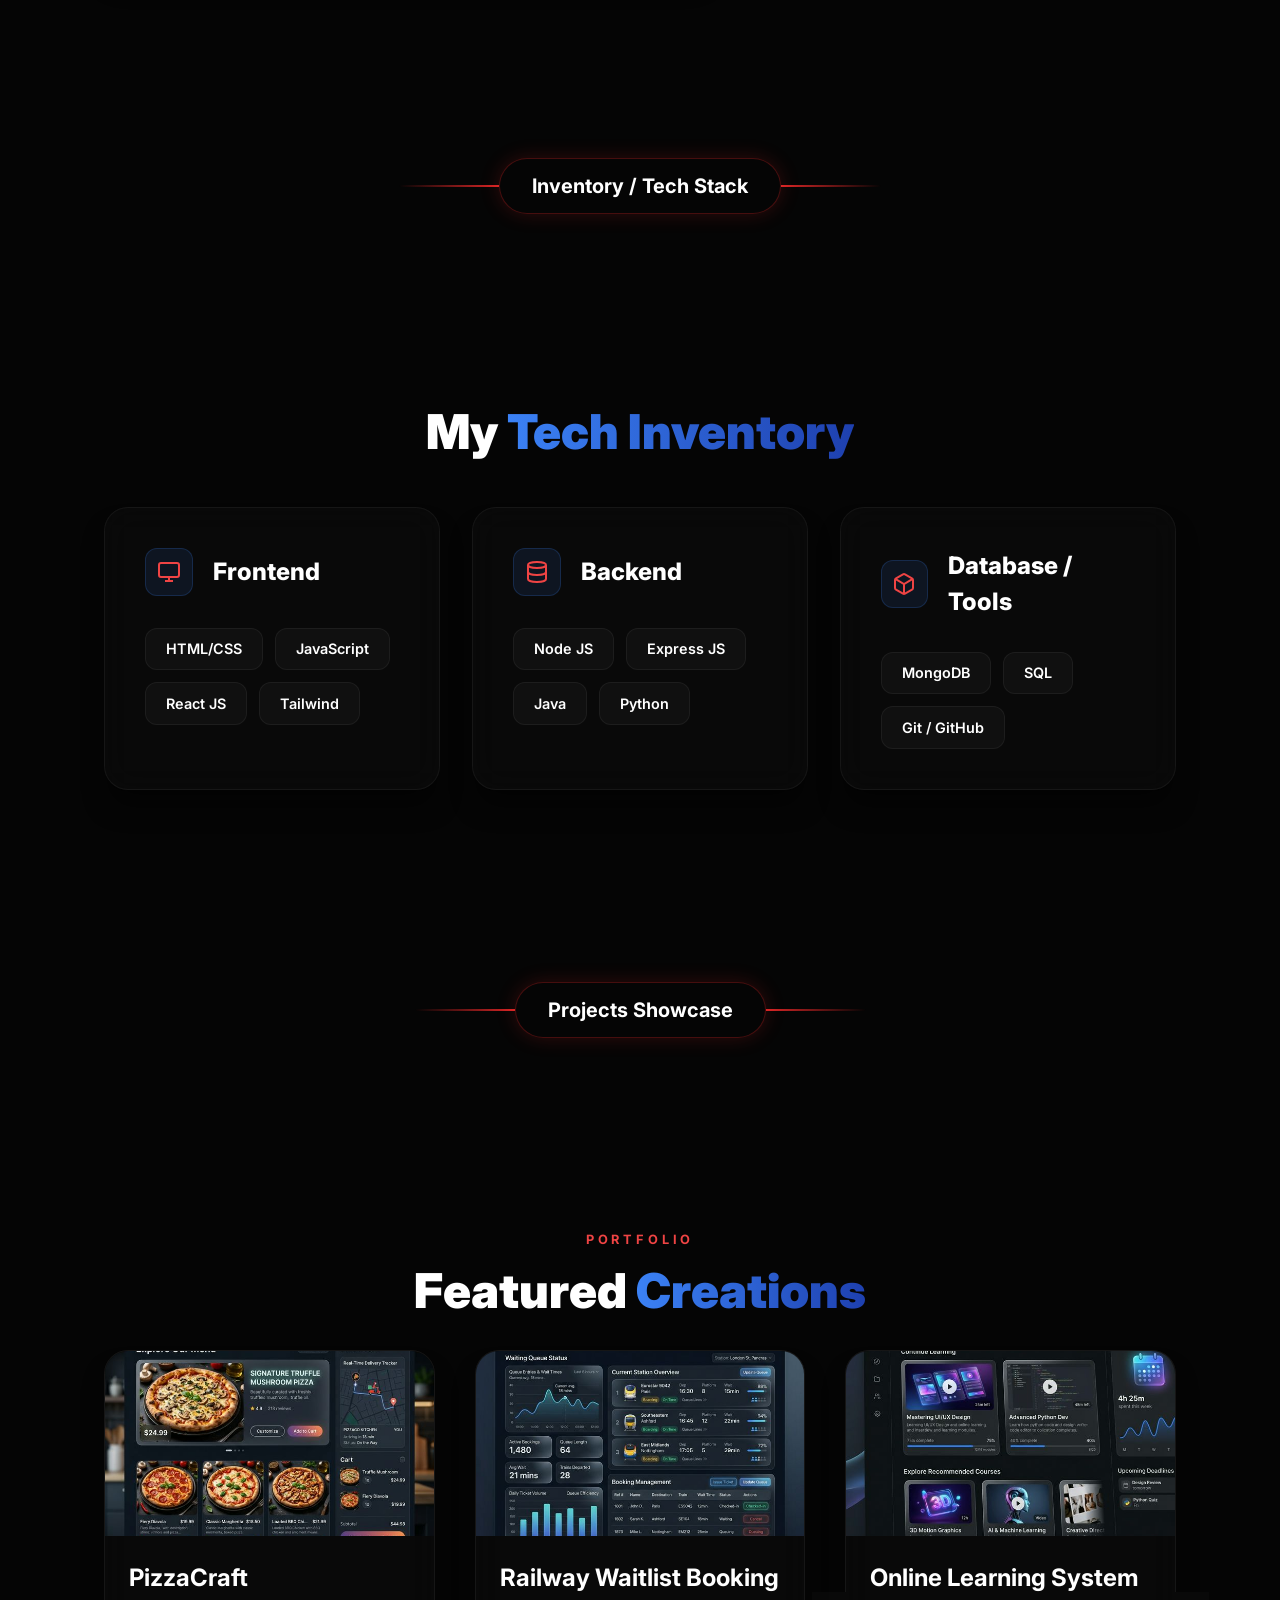
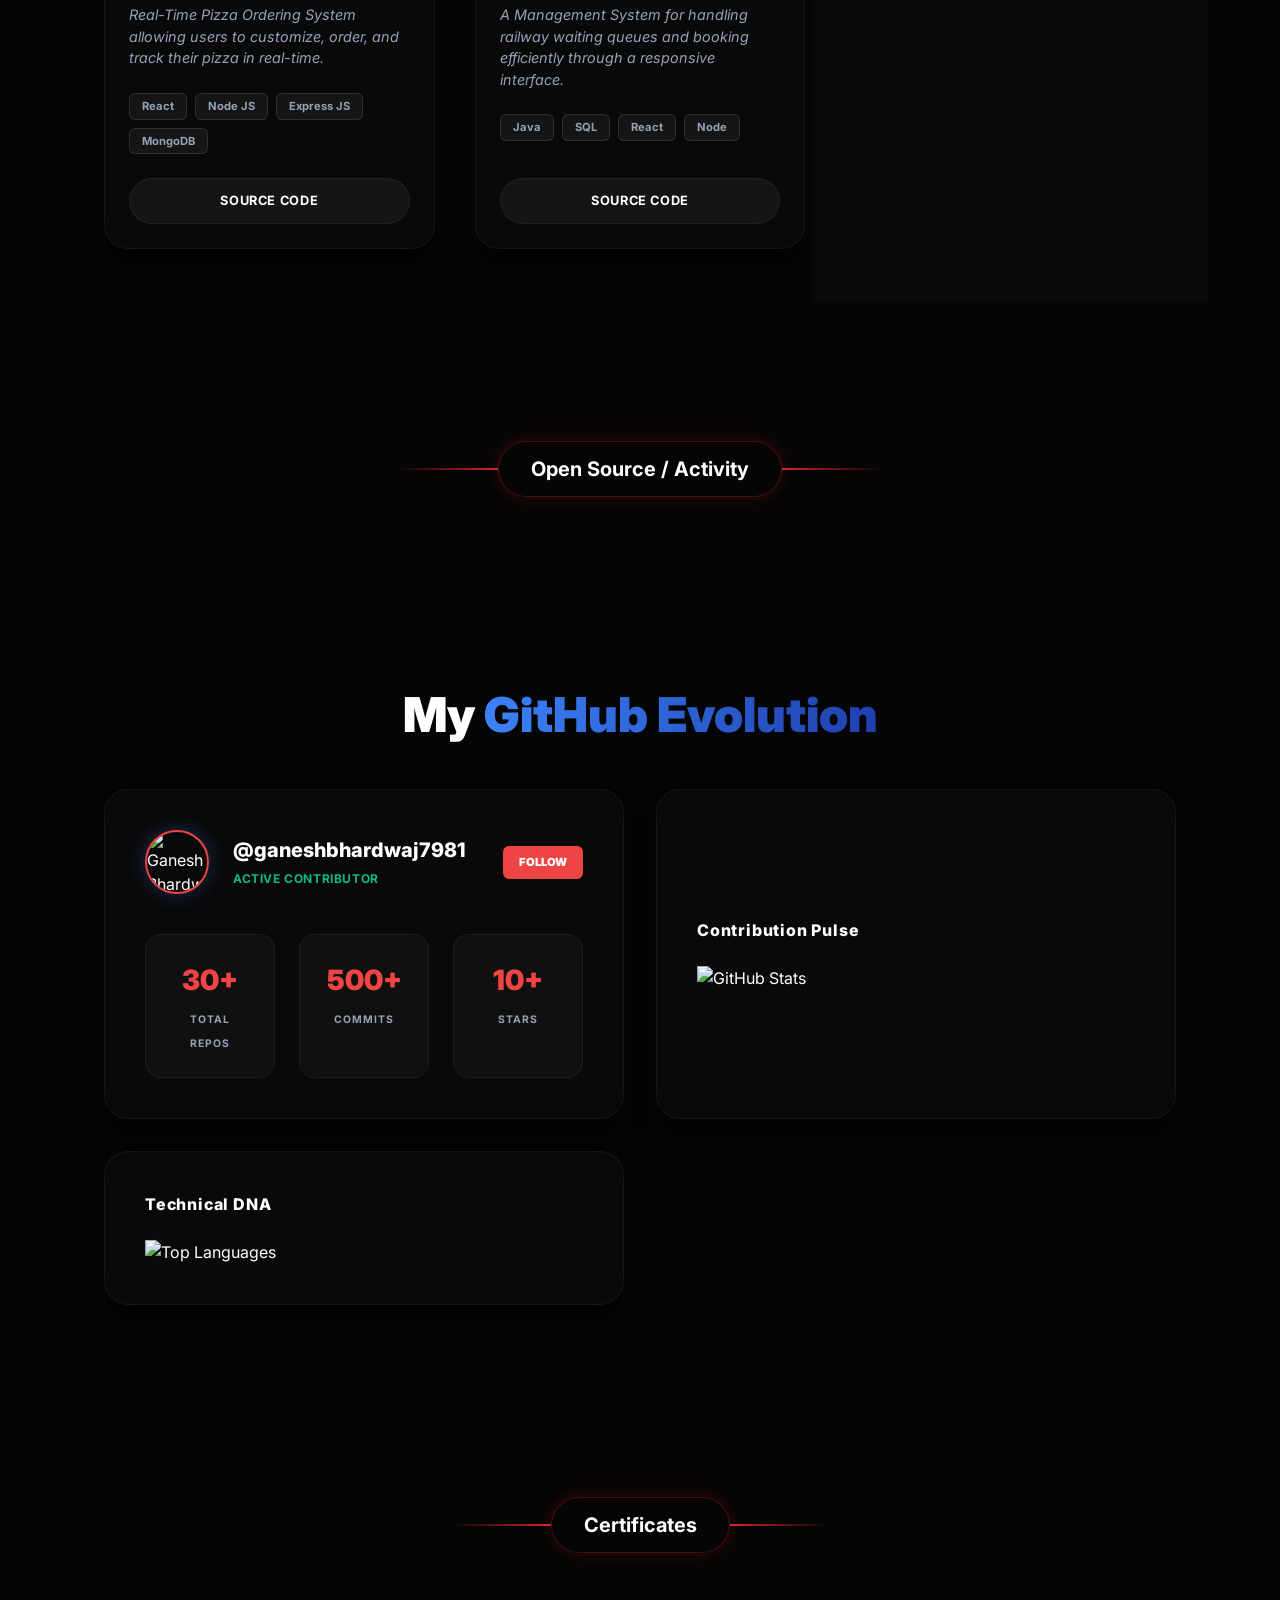
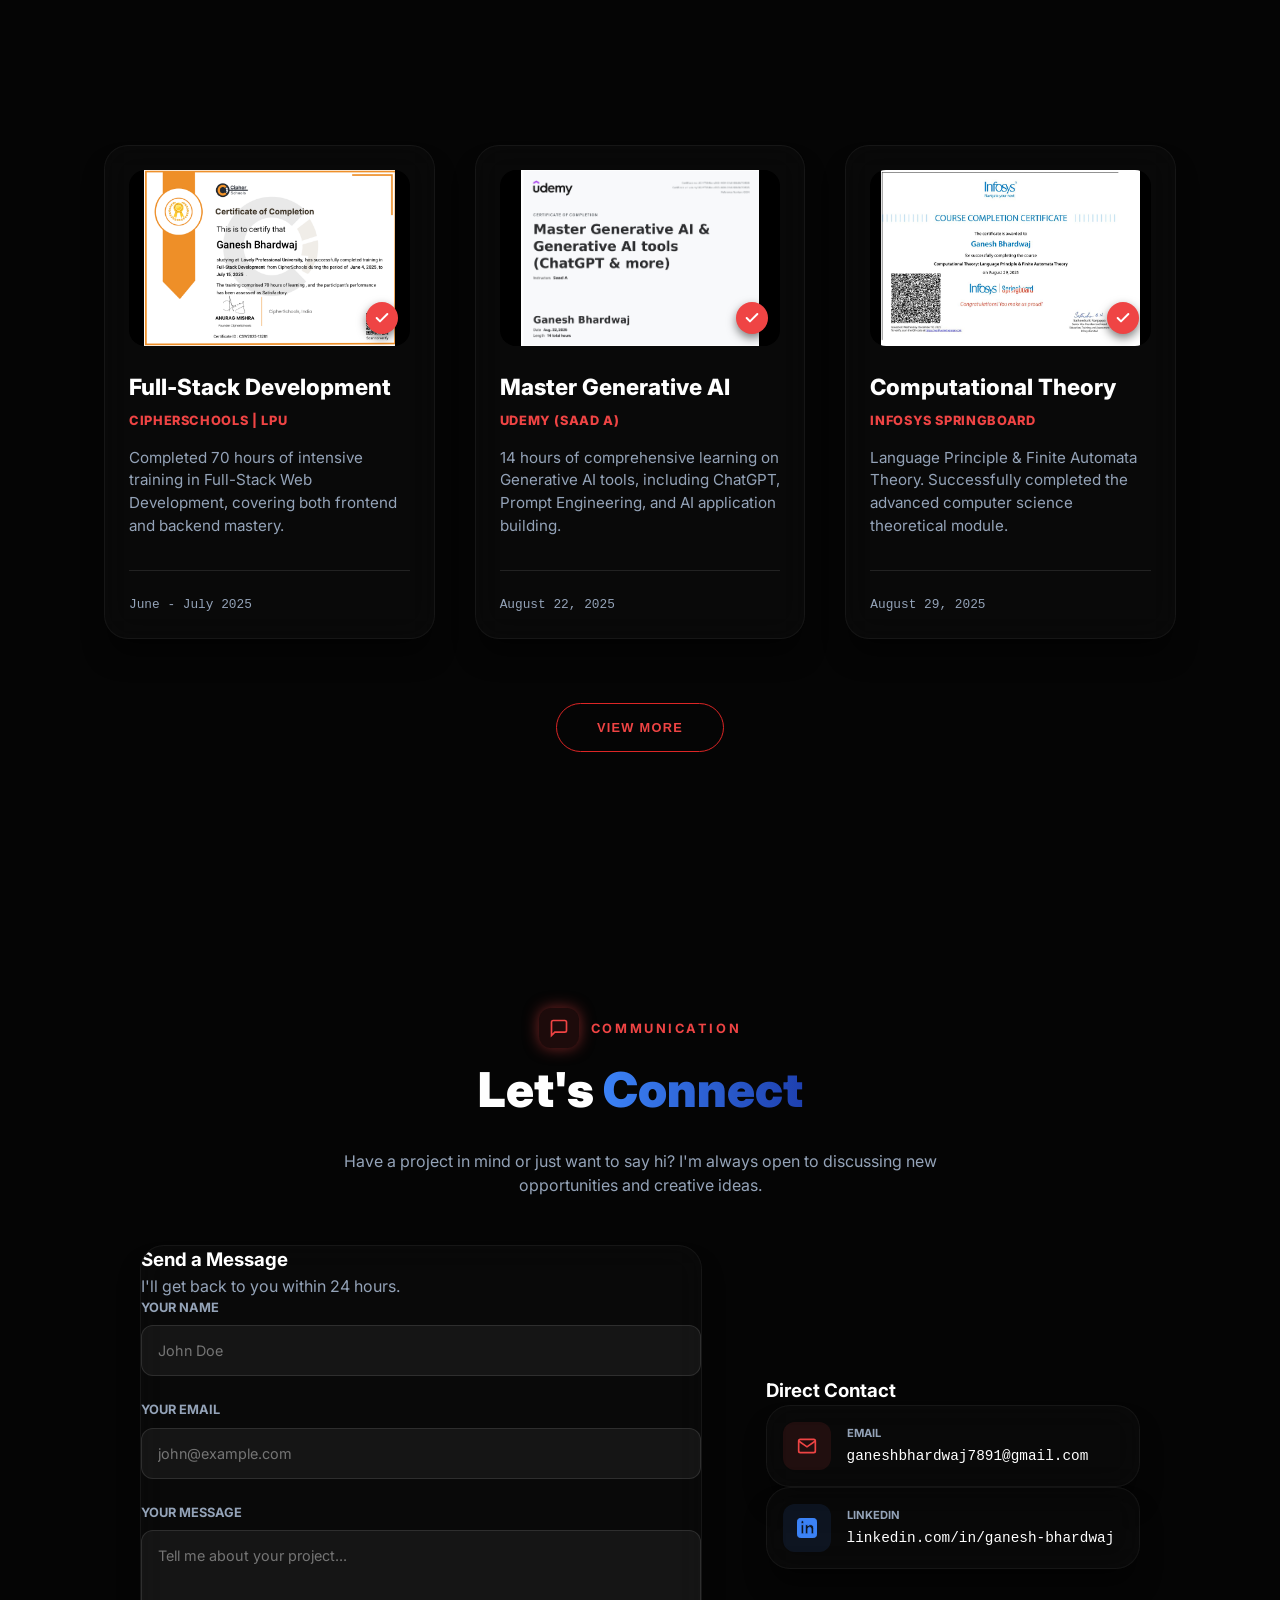
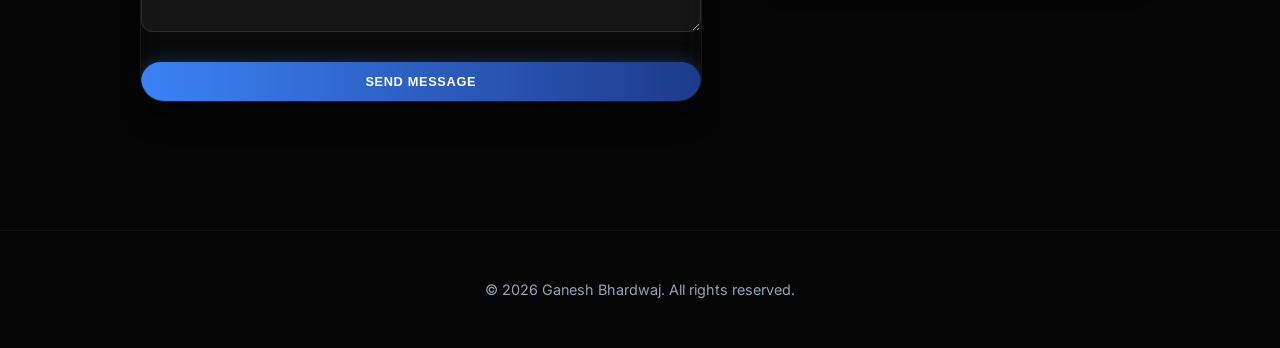
==== commit 34c17694: "updated portfolio" ====
--- a/index.html
+++ b/index.html
@@ -24,7 +24,7 @@
                 <li><a href="#projects">Projects</a></li>
                 <li><a href="#certificates">Certificates</a></li>
                 <li><a href="#contact">Contact</a></li>
-                <h1>Portfolio Updated</h1>
+
             </ul>
         </div>
     </nav>
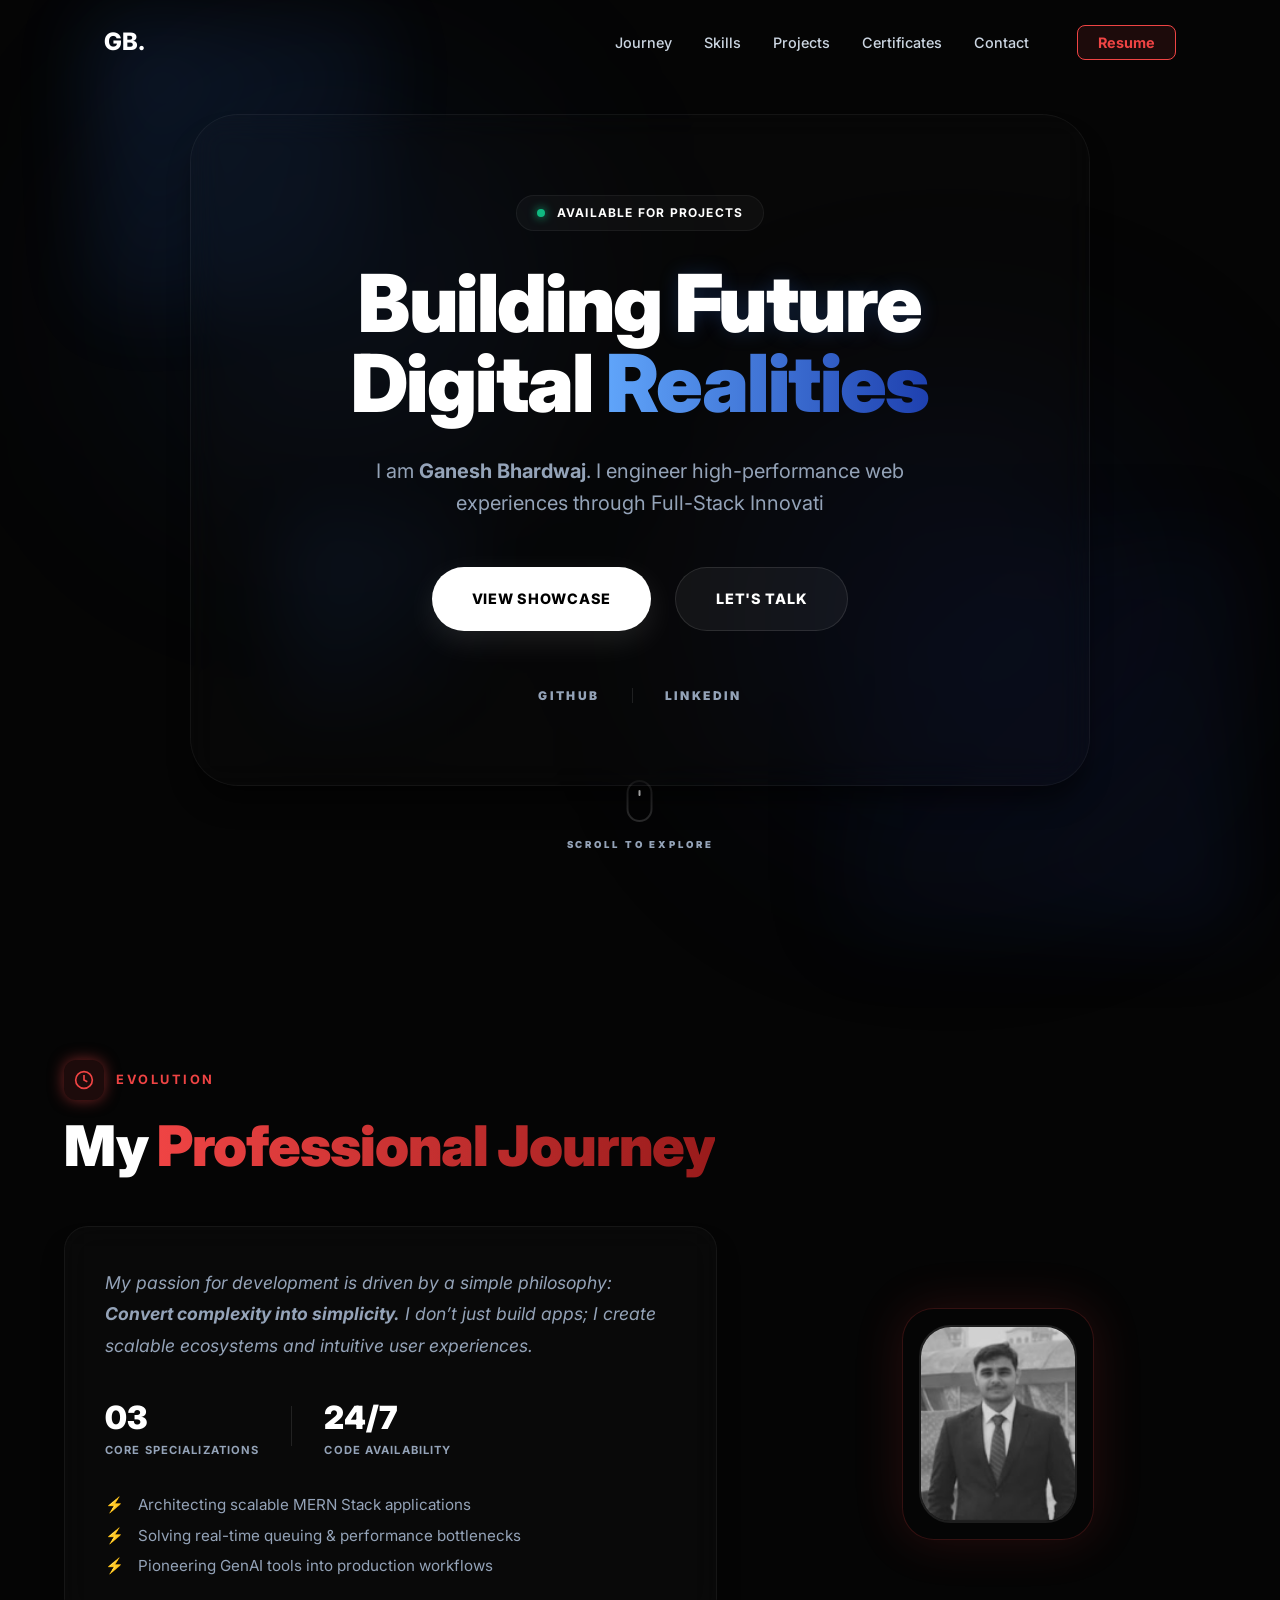
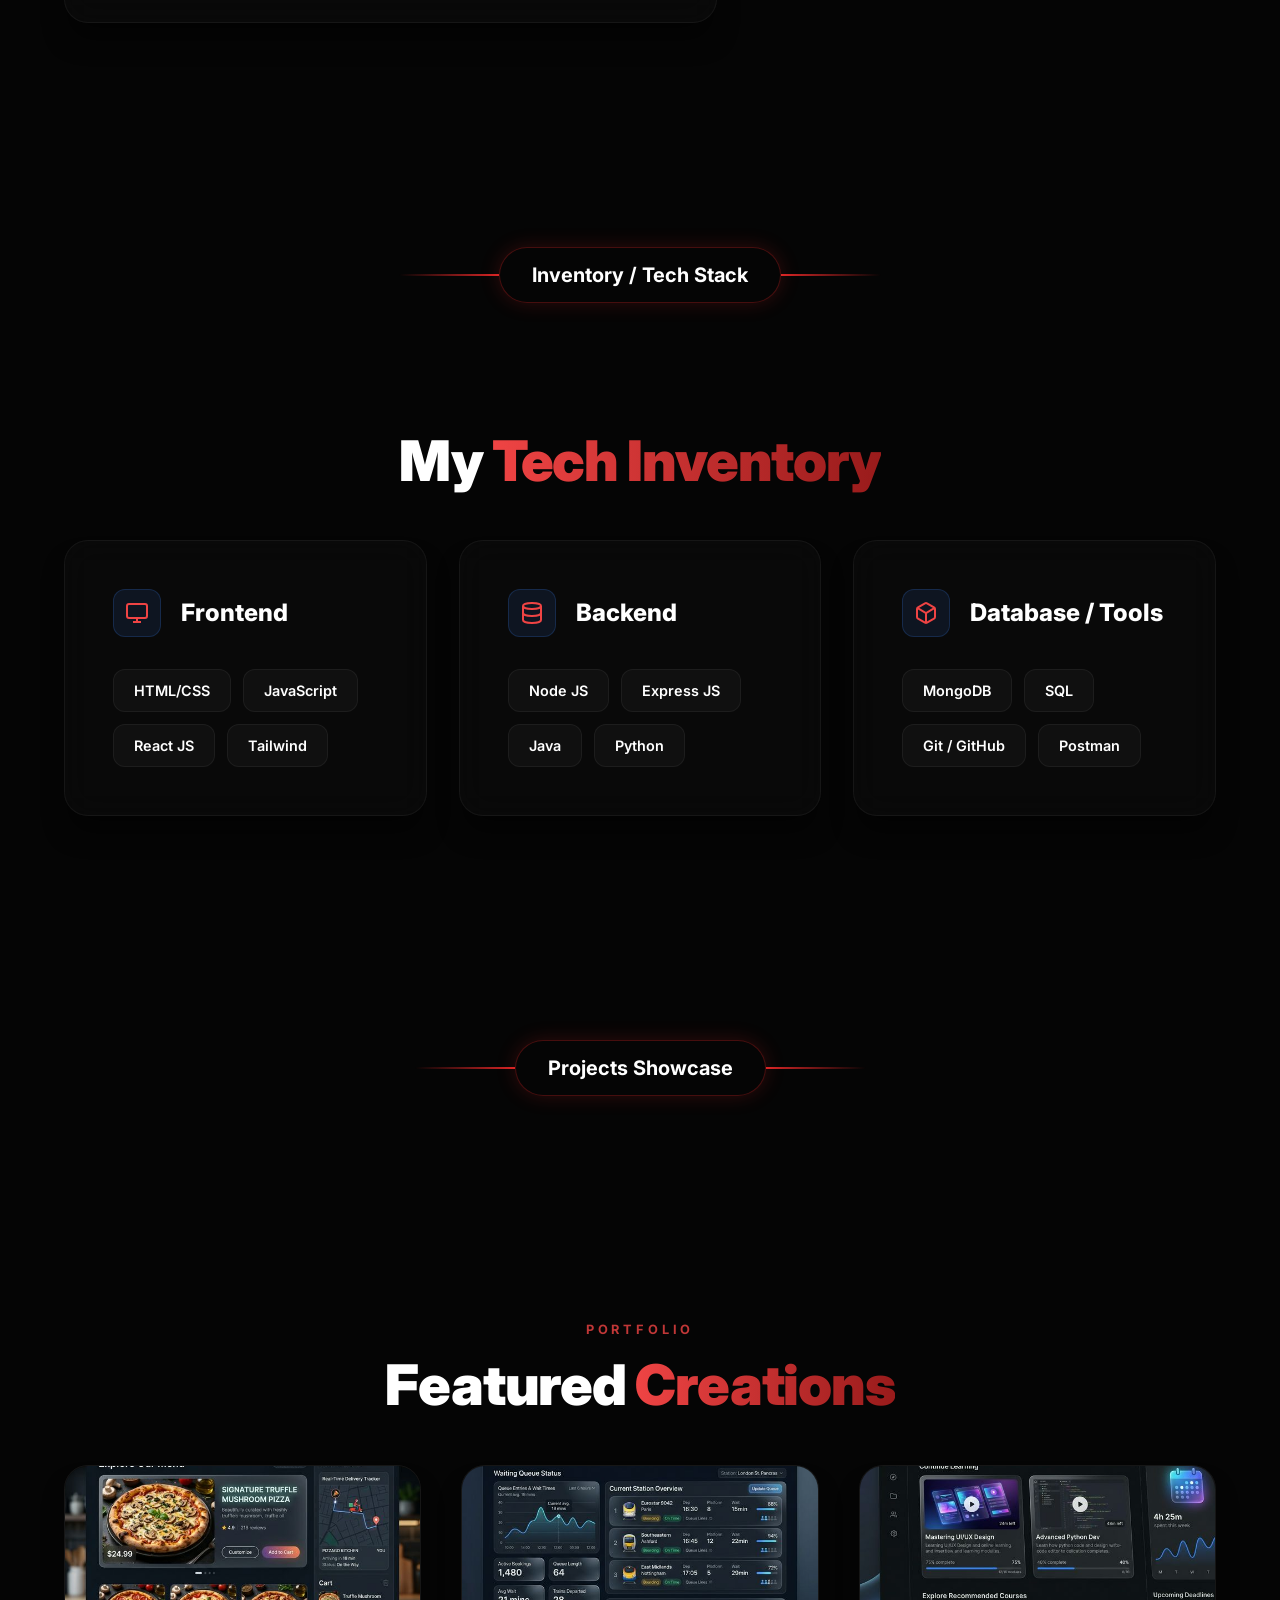
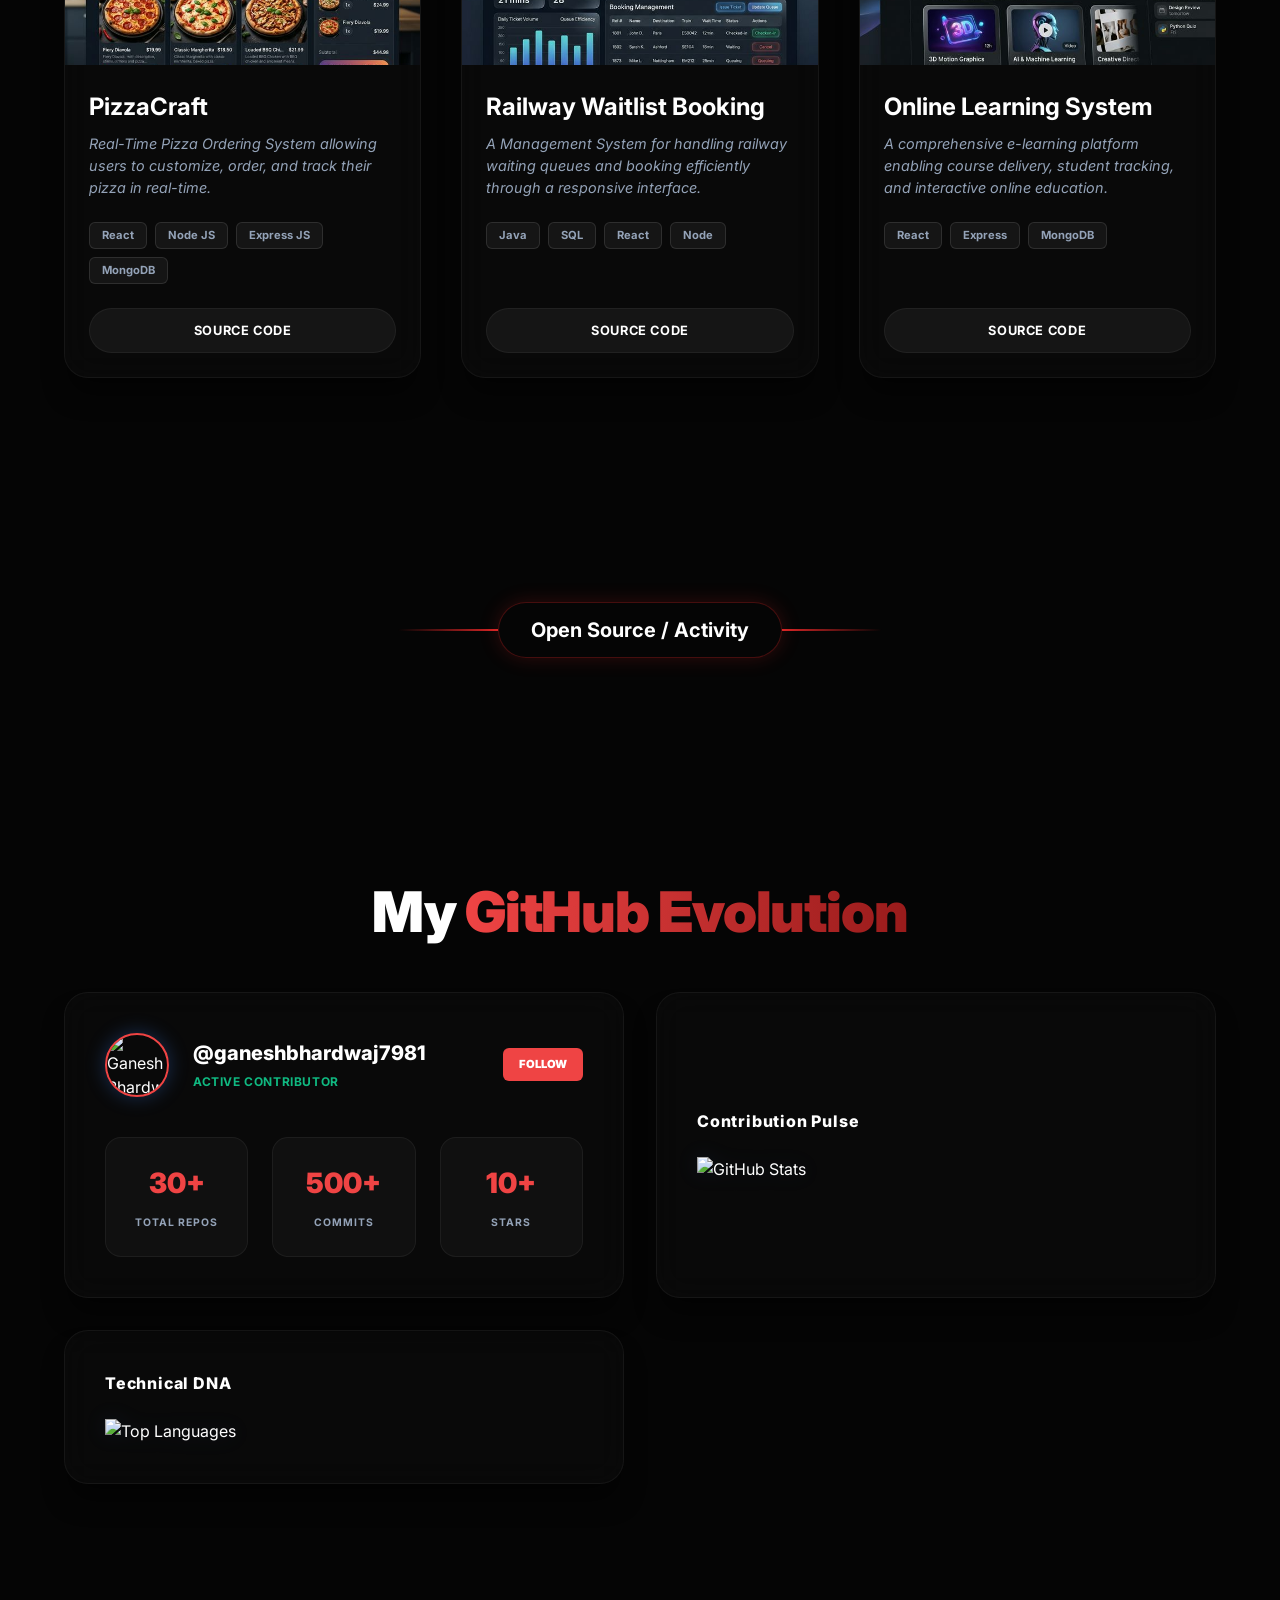
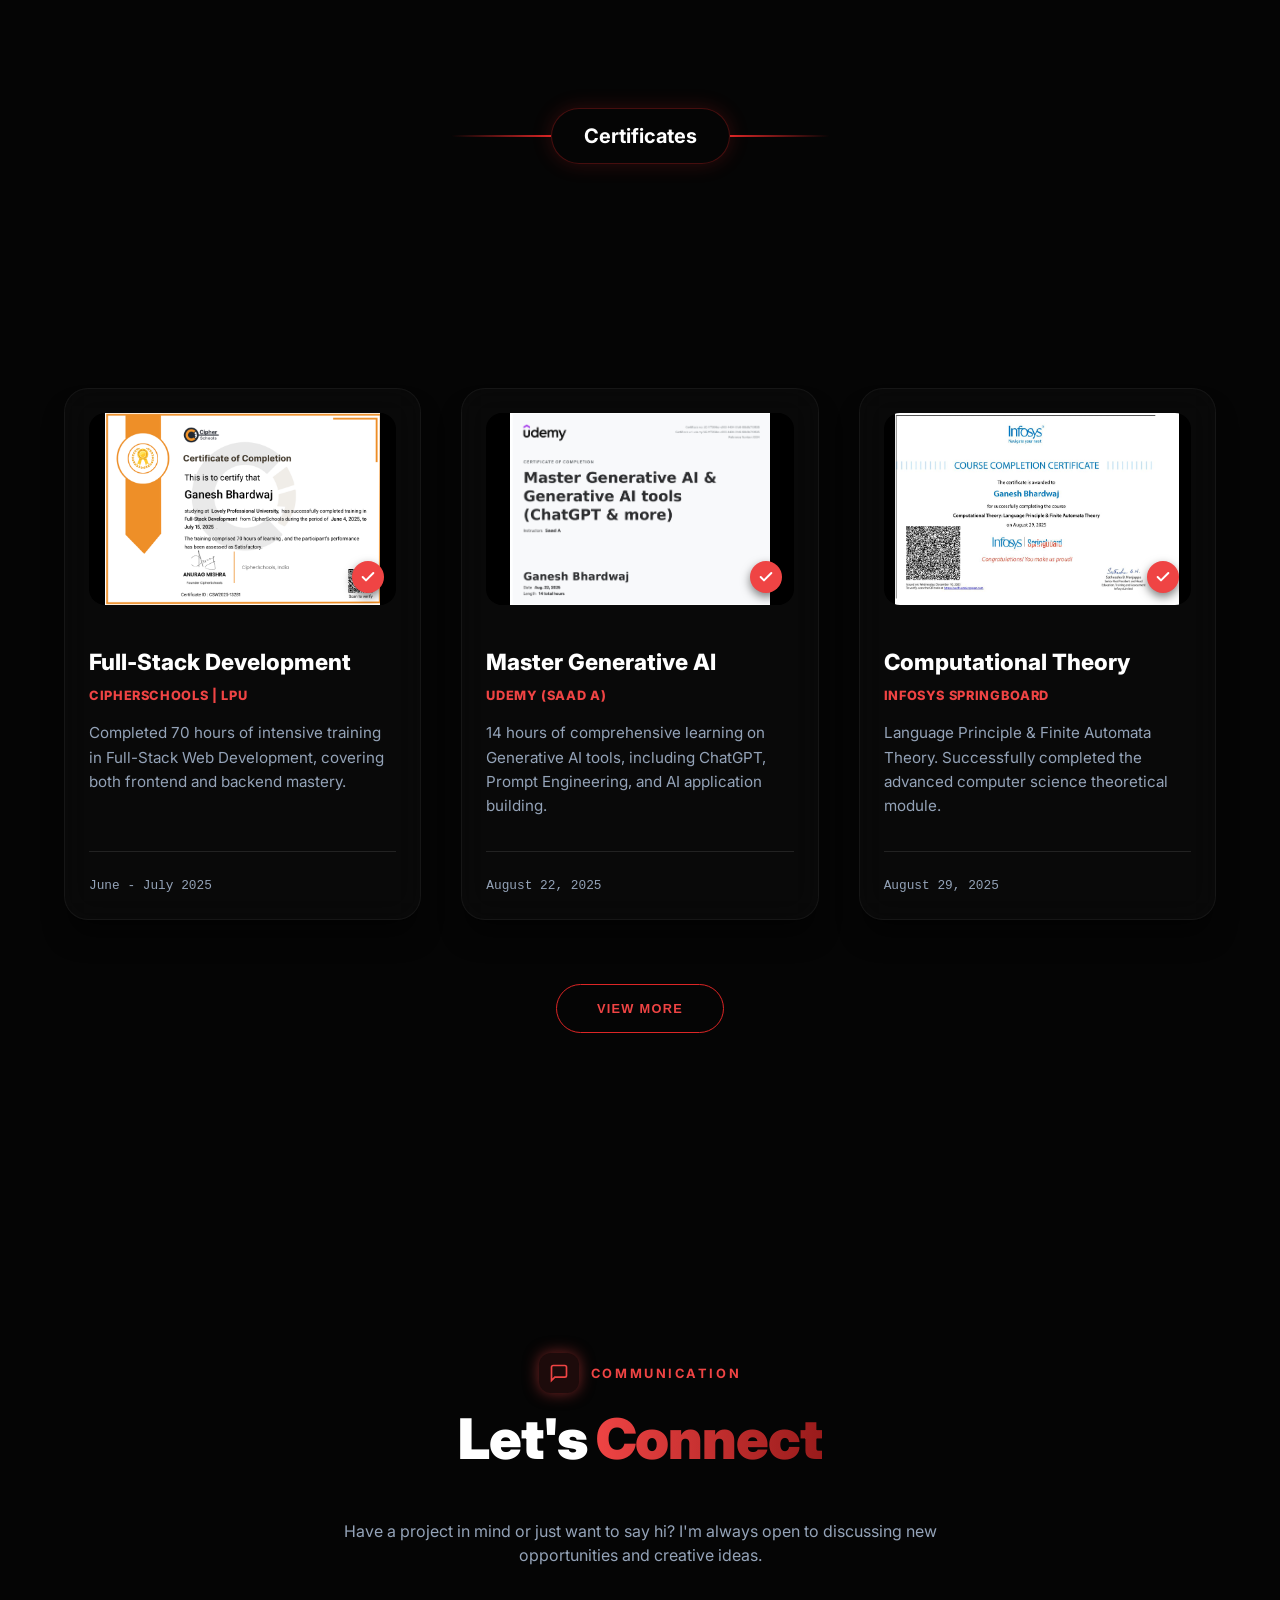
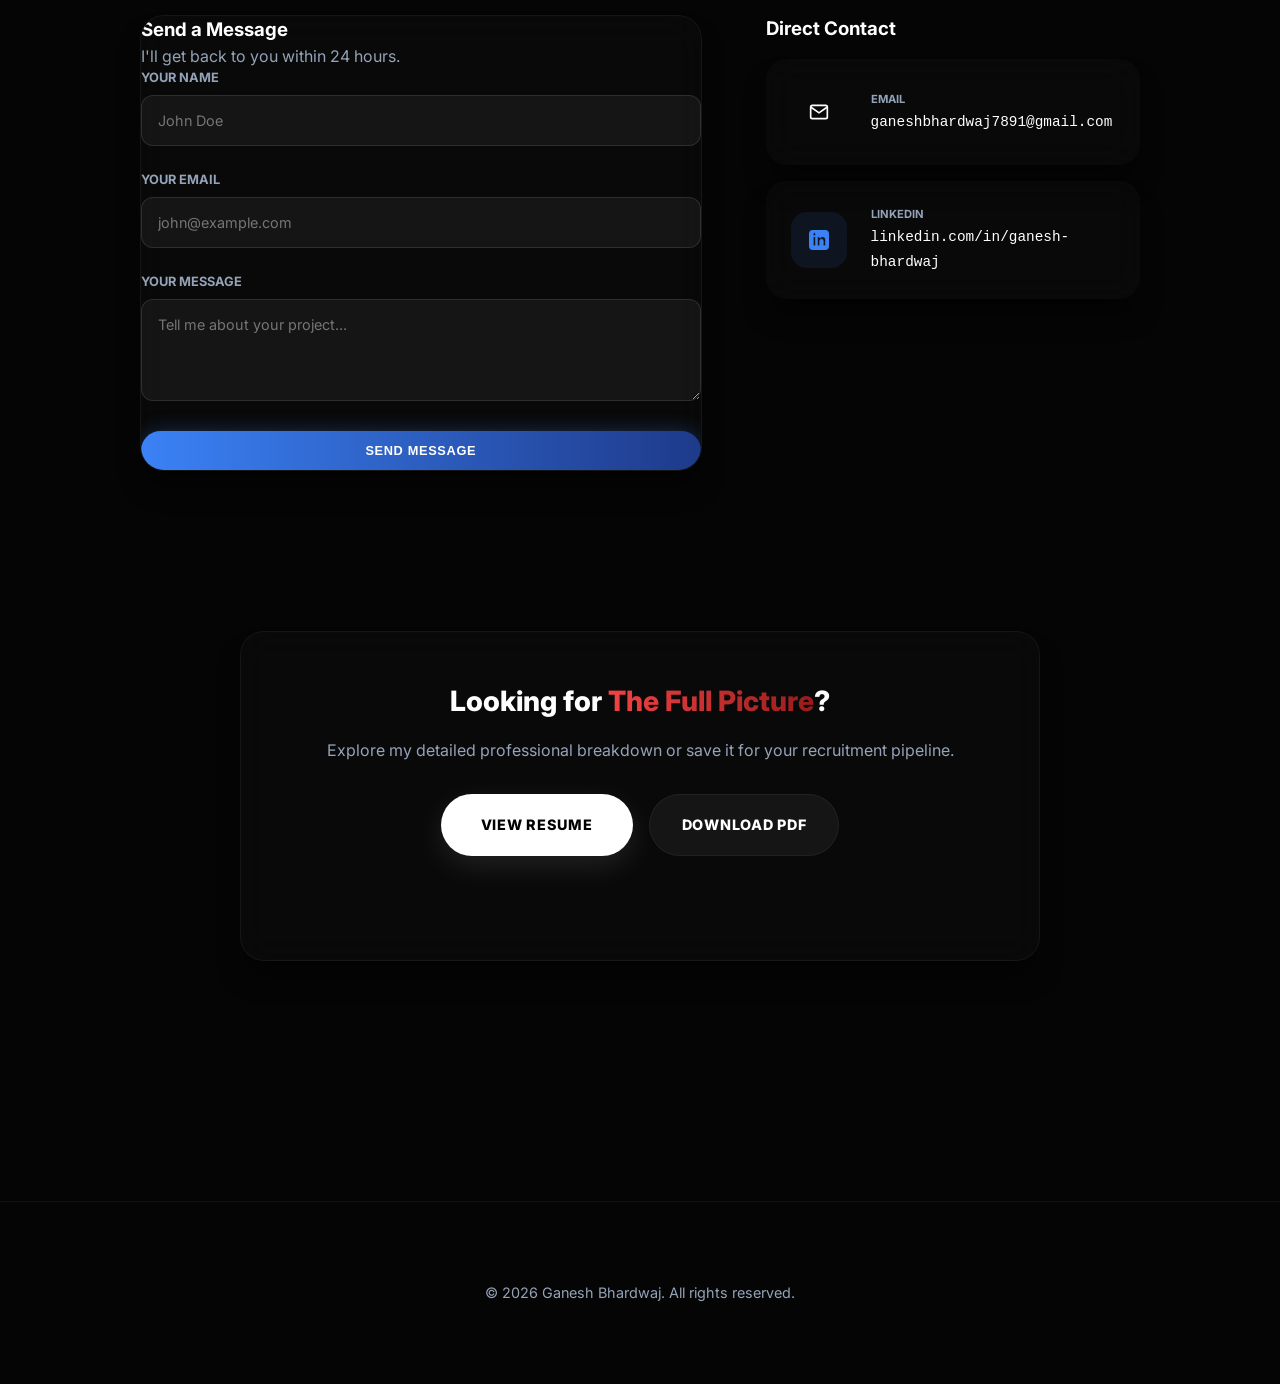
==== commit d5a8aa67: "updated portfolio" ====
--- a/index.html
+++ b/index.html
@@ -24,7 +24,8 @@
                 <li><a href="#projects">Projects</a></li>
                 <li><a href="#certificates">Certificates</a></li>
                 <li><a href="#contact">Contact</a></li>
-
+                <li><a href="assets/Ganesh_Bhardwaj_CV.pdf" download="Ganesh_Bhardwaj_CV.pdf" class="btn-nav">Resume</a>
+                </li>
             </ul>
         </div>
     </nav>
@@ -75,6 +76,7 @@
                 <p>SCROLL TO EXPLORE</p>
             </div>
         </section>
+
 
         <!-- Journey Section (Transformed from About) -->
         <section class="about section-spacing" id="journey">
@@ -132,7 +134,7 @@
         </div>
 
         <!-- Skills section -->
-        <section class="skills section-spacing">
+        <section class="skills section-spacing" style="padding-top: 4rem;">
             <h2 class="section-heading text-center">My <span class="text-gradient">Tech Inventory</span></h2>
 
             <div class="skills-container">
@@ -473,6 +475,22 @@
         </section>
     </main>
 
+    <!-- Resume Access Section -->
+    <section class="resume-cta section-spacing" style="padding-top: 0;">
+        <div class="glass-box p-8 text-center" style="max-width: 800px; margin: 0 auto; padding: 3rem;">
+            <h3 style="font-size: 1.75rem; font-weight: 800; margin-bottom: 1rem;">Looking for <span
+                    class="text-gradient">The Full Picture</span>?</h3>
+            <p class="text-muted" style="margin-bottom: 2rem;">Explore my detailed professional breakdown or save it for
+                your recruitment pipeline.</p>
+            <div class="hero-cta-group" style="justify-content: center; display: flex; gap: 1rem;">
+                <a href="assets/Ganesh_Bhardwaj_CV.pdf" target="_blank" class="btn btn-primary-v2">View Resume</a>
+                <a href="assets/Ganesh_Bhardwaj_CV.pdf" download="Ganesh_Bhardwaj_CV.pdf" class="btn btn-glass"
+                    style="border: 1px solid var(--surface-border); padding: 1rem 2rem; border-radius: 9999px; text-decoration: none; color: white;">Download
+                    PDF</a>
+            </div>
+        </div>
+    </section>
+
     <footer>
         <p>&copy; 2026 Ganesh Bhardwaj. All rights reserved.</p>
     </footer>
--- a/style.css
+++ b/style.css
@@ -23,7 +23,7 @@
 }
 
 .container {
-    max-width: 1200px; margin: 0 auto; padding: 0 5%;
+    max-width: 1300px; margin: 0 auto; padding: 0 4rem;
 }
 
 .text-red { color: var(--primary); }
@@ -61,6 +61,24 @@
 .nav-links { display: flex; gap: 2rem; list-style: none; }
 .nav-links a { color: #cbd5e1; text-decoration: none; font-size: 0.9rem; font-weight: 500; transition: color 0.3s; position: relative; }
 .nav-links a:hover { color: #fff; }
+
+.btn-nav {
+    background: var(--primary-dim) !important;
+    border: 1px solid var(--primary) !important;
+    padding: 0.5rem 1.25rem !important;
+    border-radius: 8px !important;
+    color: var(--primary) !important;
+    font-weight: 700 !important;
+    transition: 0.3s !important;
+    margin-left: 1rem;
+}
+
+.btn-nav:hover {
+    background: var(--primary) !important;
+    color: white !important;
+    transform: translateY(-2px);
+    box-shadow: 0 5px 15px rgba(59, 130, 246, 0.3);
+}
 
 /* Buttons */
 .btn {
@@ -113,21 +131,22 @@
 
 /* Typography */
 .text-gradient {
-    background: linear-gradient(to right, #3b82f6, #1e40af);
+    background: linear-gradient(to right, #ef4444, #991b1b);
     -webkit-background-clip: text;
     background-clip: text;
     -webkit-text-fill-color: transparent;
 }
 .text-gradient-dark {
-    background: linear-gradient(to right, #1e40af, #1e3a8a);
+    background: linear-gradient(to right, #991b1b, #ef4444);
     -webkit-background-clip: text;
     background-clip: text;
     -webkit-text-fill-color: transparent;
 }
 
 /* Sections */
-.section-spacing { padding: 8rem 0; }
-.section-heading { font-size: 3rem; font-weight: 900; line-height: 1.1; margin-bottom: 2rem; }
+.section-spacing { padding: 10rem 0; }
+.section-heading { font-size: 3.5rem; font-weight: 950; line-height: 1.1; margin-bottom: 3rem; letter-spacing: -0.02em; }
+.section-subtext { font-size: 0.8rem; font-weight: 800; letter-spacing: 0.3em; margin-bottom: 1rem; color: var(--primary); opacity: 0.8; }
 
 /* Hero V2 */
 .hero-v2 {
@@ -147,11 +166,11 @@
 }
 
 .hero-main-box {
-    padding: 4rem;
+    padding: 5rem 3rem;
     text-align: center;
     position: relative;
     overflow: hidden;
-    border-radius: 40px;
+    border-radius: 48px;
     background: rgba(255, 255, 255, 0.01);
 }
 
@@ -230,7 +249,6 @@
     transition: 0.3s;
     box-shadow: 0 10px 30px rgba(255, 255, 255, 0.1);
 }
-
 .btn-primary-v2:hover {
     background: #ef4444;
     color: #fff;
@@ -387,7 +405,7 @@
 }
 
 .skill-category {
-    padding: 2.5rem;
+    padding: 3rem;
     transition: all 0.4s cubic-bezier(0.175, 0.885, 0.32, 1.275);
 }
 
@@ -473,17 +491,18 @@
 .p-img img { width: 100%; height: 100%; object-fit: cover; transition: 0.5s; }
 .project-card:hover .p-img img { transform: scale(1.05); }
 .p-content { padding: 1.5rem; flex-grow: 1; }
+.p-actions { padding: 0 1.5rem; }
 
 .cert-card { display: flex; flex-direction: column; overflow: hidden; padding: 1.5rem; border-radius: 24px; }
 .cert-img-wrapper { position: relative; width: 100%; aspect-ratio: 16/10; border-radius: 16px; overflow: hidden; background: #000; margin-bottom: 1.5rem; }
 .cert-img-wrapper img { width: 100%; height: 100%; object-fit: contain; transition: transform 0.5s; }
 .cert-card:hover .cert-img-wrapper img { transform: scale(1.05); }
-.cert-badge { position: absolute; bottom: 0.75rem; right: 0.75rem; width: 32px; height: 32px; background: #ef4444; color: white; border-radius: 50%; display: flex; align-items: center; justify-content: center; box-shadow: 0 4px 10px rgba(0,0,0,0.5); z-index: 10; }
-.cert-content { display: flex; flex-direction: column; flex-grow: 1; }
+.cert-badge { position: absolute; bottom: 0.75rem; right: 0.75rem; width: 32px; height: 32px; background: var(--primary); color: white; border-radius: 50%; display: flex; align-items: center; justify-content: center; box-shadow: 0 4px 10px rgba(0,0,0,0.5); z-index: 10; animation: badge-pulse 2s infinite ease-in-out; }
+.cert-content { display: flex; flex-direction: column; flex-grow: 1; margin-top: 1rem; }
 .cert-content h3 { font-size: 1.4rem; font-weight: 800; margin-bottom: 0.5rem; transition: color 0.3s; }
 .cert-card:hover .cert-content h3 { color: var(--primary); }
-.cert-provider { color: #ef4444; font-size: 0.8rem; font-weight: 800; letter-spacing: 0.05em; margin-bottom: 1rem; }
-.cert-desc { color: var(--text-muted); font-size: 0.95rem; margin-bottom: 2rem; flex-grow: 1; }
+.cert-provider { color: var(--primary); font-size: 0.8rem; font-weight: 800; letter-spacing: 0.05em; margin-bottom: 1rem; }
+.cert-desc { color: var(--text-muted); font-size: 0.95rem; margin-bottom: 2rem; flex-grow: 1; line-height: 1.6; }
 .cert-footer { border-top: 1px solid rgba(255,255,255,0.1); padding-top: 1.5rem; font-family: monospace; }
 .cert-date { color: var(--text-muted); font-size: 0.8rem; }
 .p-content h3 { font-size: 1.5rem; font-weight: 700; margin-bottom: 0.5rem; transition: color 0.3s; }
@@ -506,12 +525,12 @@
     width: 100%; padding: 1rem; background: rgba(255,255,255,0.05); border: 1px solid rgba(255,255,255,0.1);
     border-radius: 12px; color: white; font-family: inherit; font-size: 0.9rem; transition: 0.3s;
 }
-.form-group input:focus, .form-group textarea:focus { outline: none; border-color: rgba(239,68,68,0.5); background: rgba(255,255,255,0.1); }
-.contact-info { display: flex; flex-direction: column; justify-content: center; }
-.info-card { display: flex; align-items: center; gap: 1rem; padding: 1rem; text-decoration: none; color: white; transition: 0.3s; }
-.info-card:hover { background: rgba(255,255,255,0.05); }
-.info-icon { width: 48px; height: 48px; border-radius: 12px; display: flex; align-items: center; justify-content: center; }
-.bg-red-dim { background: rgba(239,68,68,0.1); color: #ef4444; }
+.form-group input:focus, .form-group textarea:focus { outline: none; border-color: var(--primary); background: rgba(255,255,255,0.08); }
+.contact-info { display: flex; flex-direction: column; gap: 1rem; }
+.info-card { display: flex; align-items: center; gap: 1.5rem; padding: 1.5rem; text-decoration: none; color: white; transition: 0.3s; border-radius: 20px; border: 1px solid transparent; }
+.info-card:hover { background: rgba(255,255,255,0.05); border-color: var(--surface-border); transform: translateX(10px); }
+.info-icon { width: 56px; height: 56px; border-radius: 16px; display: flex; align-items: center; justify-content: center; flex-shrink: 0; }
+.bg-primary-dim { background: var(--primary-dim); color: var(--primary); }
 .bg-blue-dim { background: rgba(59,130,246,0.1); color: #3b82f6; }
 .info-label { display: block; font-size: 0.7rem; font-weight: 700; text-transform: uppercase; color: var(--text-muted); }
 .info-val { font-size: 0.9rem; font-weight: 500; font-family: monospace; }
@@ -664,12 +683,18 @@
 }
 
 @media (max-width: 900px) {
-    .github-grid {
-        grid-template-columns: 1fr;
-    }
-}
-
-footer { border-top: 1px solid var(--surface-border); padding: 3rem 0; text-align: center; color: var(--text-muted); font-size: 0.9rem; }
+    .container { padding: 0 2rem; }
+    .hero-main-box { padding: 3rem 1.5rem; border-radius: 32px; }
+    .hero-title-v2 { font-size: 3rem; }
+    .hero-subtitle-v2 { font-size: 1.1rem; }
+    .section-spacing { padding: 6rem 0; }
+    .section-heading { font-size: 2.5rem; }
+    .nav-links { display: none; }
+    .contact-grid { grid-template-columns: 1fr; gap: 2.5rem; }
+    .github-grid { grid-template-columns: 1fr; }
+}
+
+footer { border-top: 1px solid var(--surface-border); padding: 5rem 0; text-align: center; color: var(--text-muted); font-size: 0.9rem; margin-top: 5rem; }
 
 /* Animation Utilities */
 .reveal-init {
@@ -682,9 +707,3 @@
     opacity: 1 !important;
     transform: translateY(0) !important;
 }
-
-@media (max-width: 900px) {
-    .hero, .about-content, .contact-grid { grid-template-columns: 1fr; }
-    .hero-title { font-size: 3rem; }
-    .nav-links { display: none; }
-}
